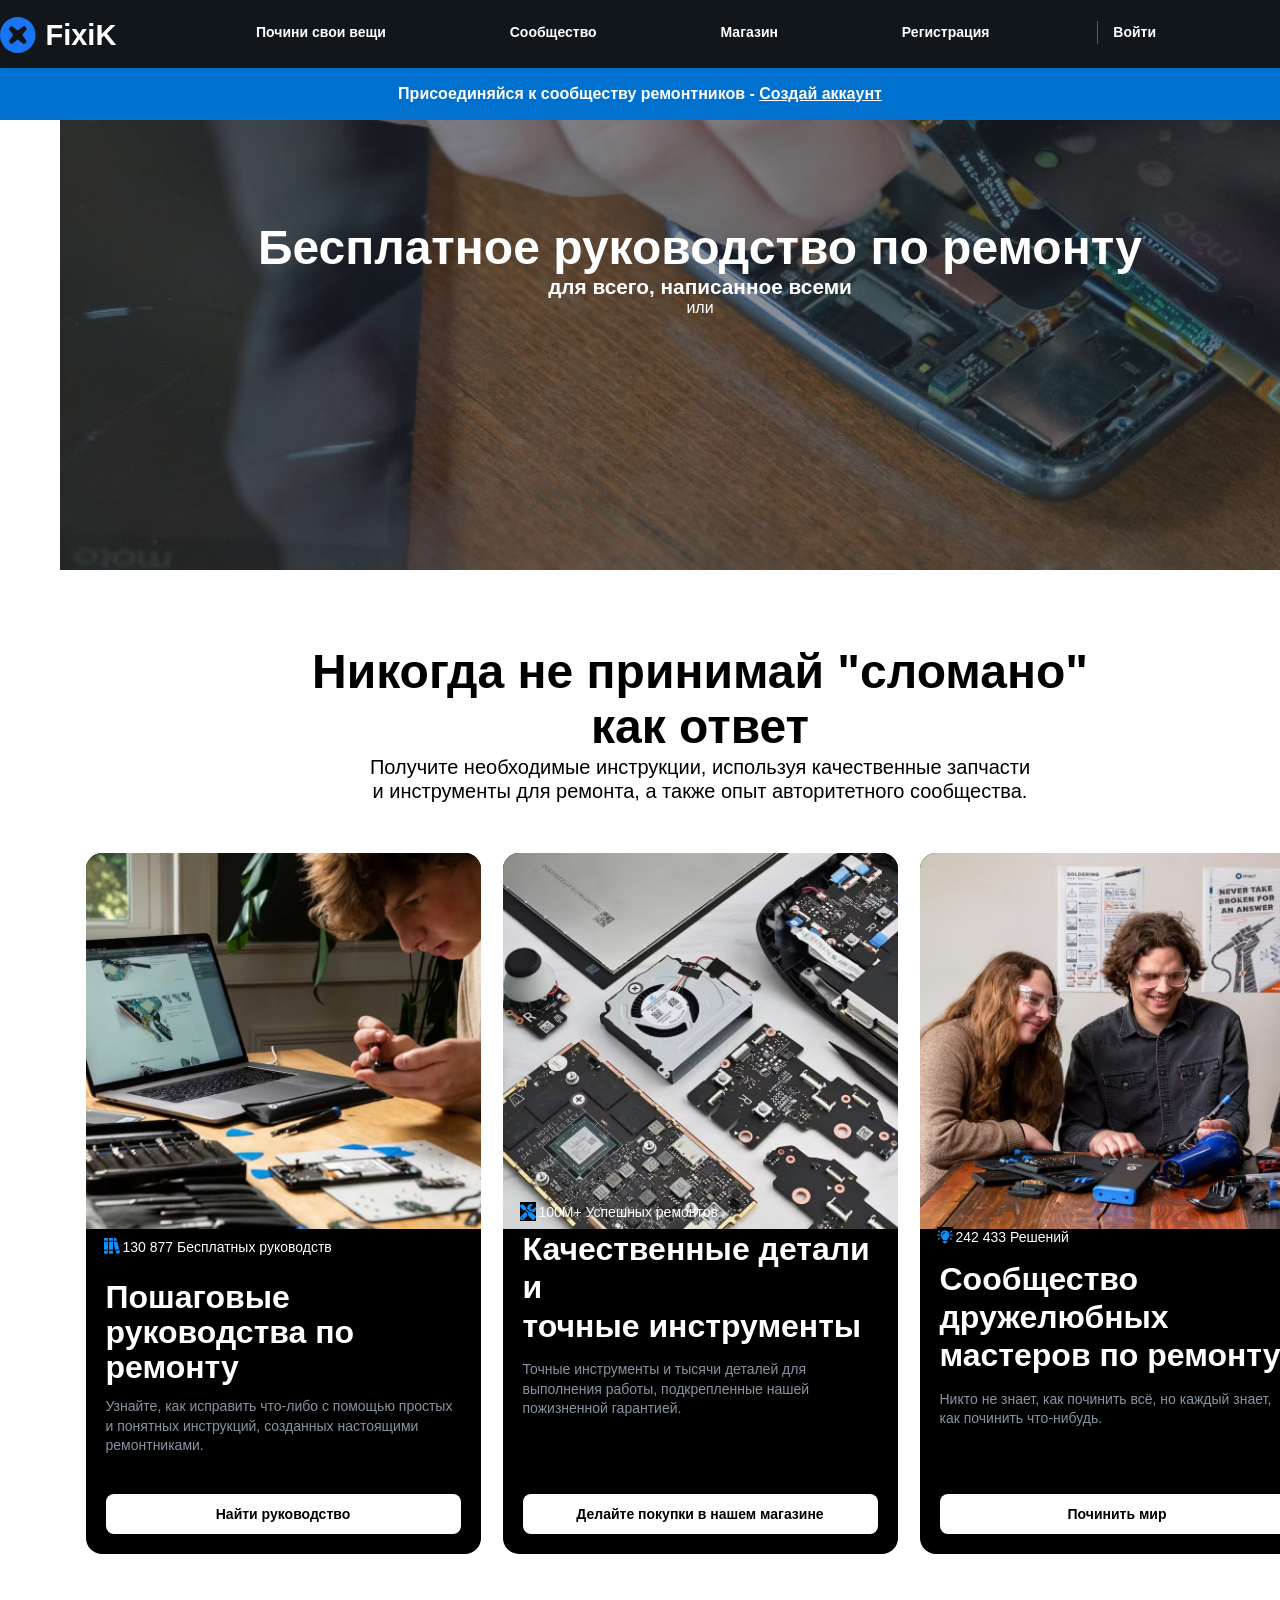
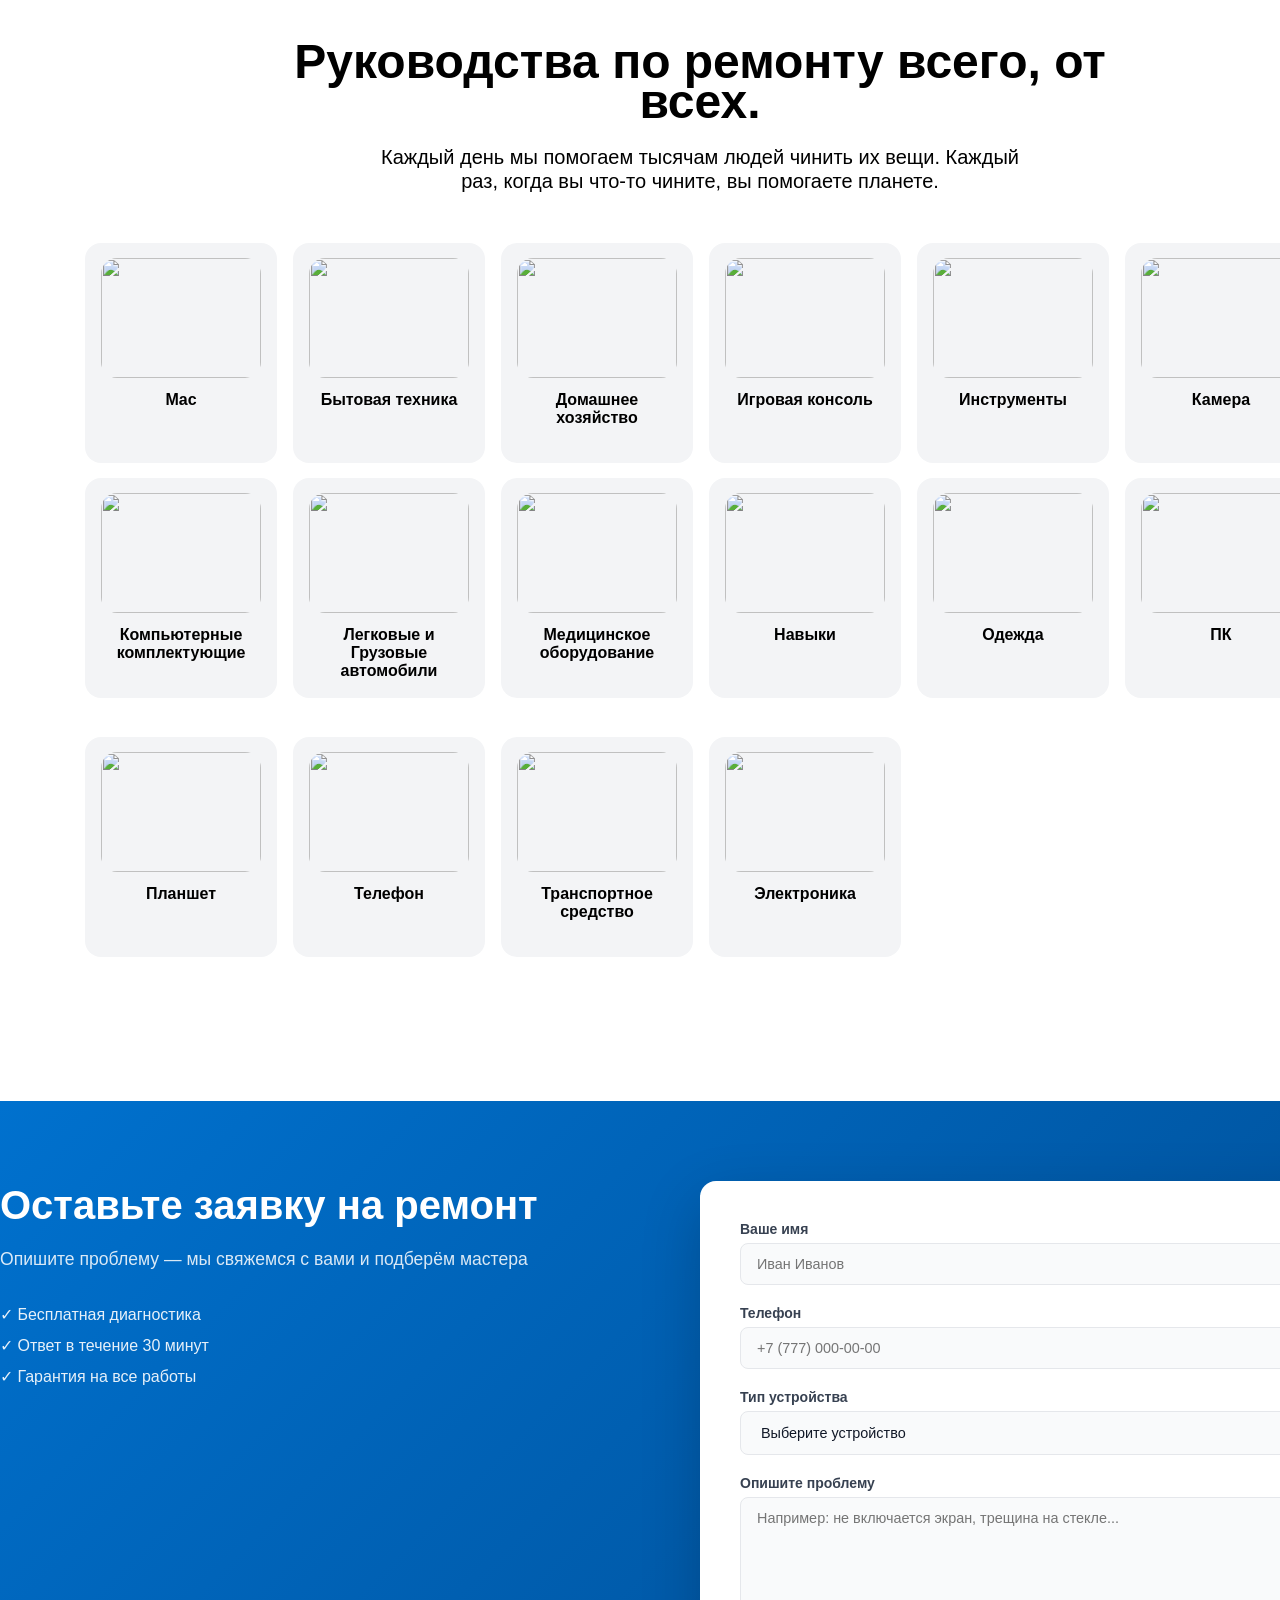
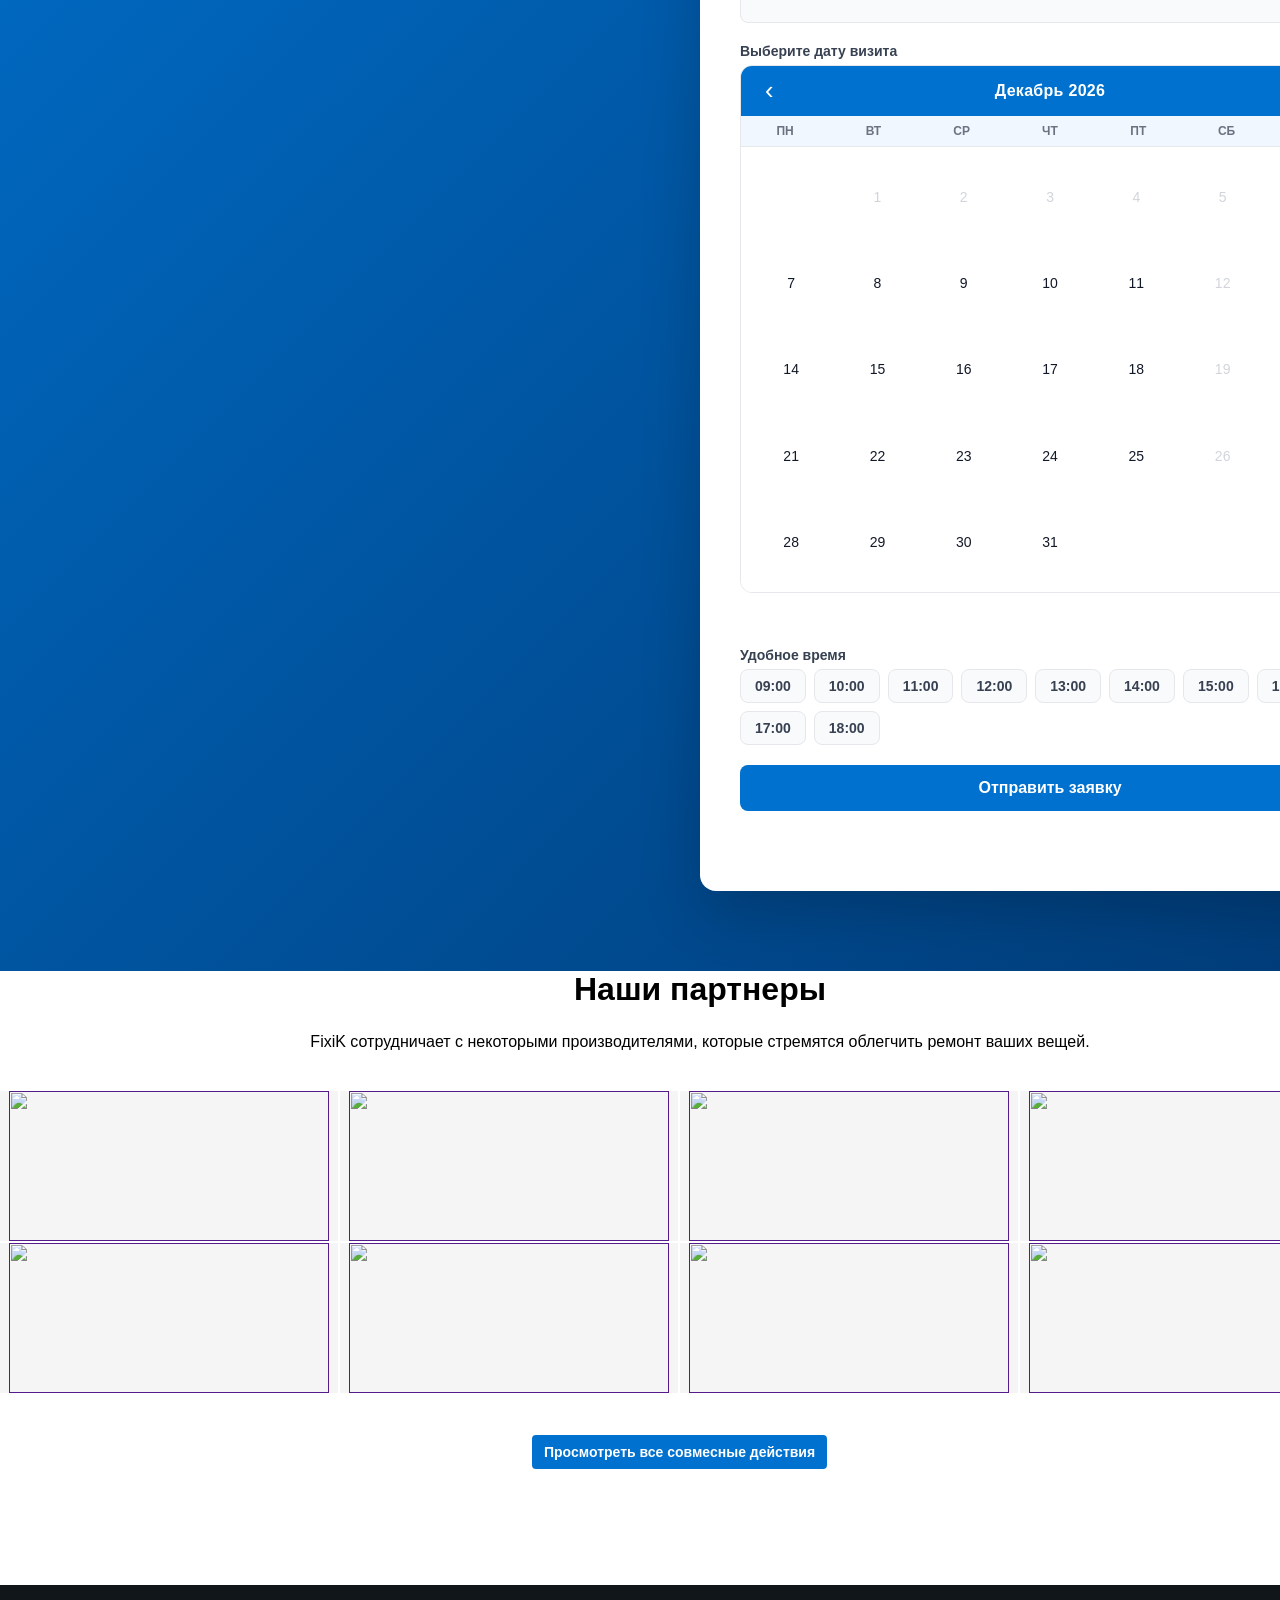
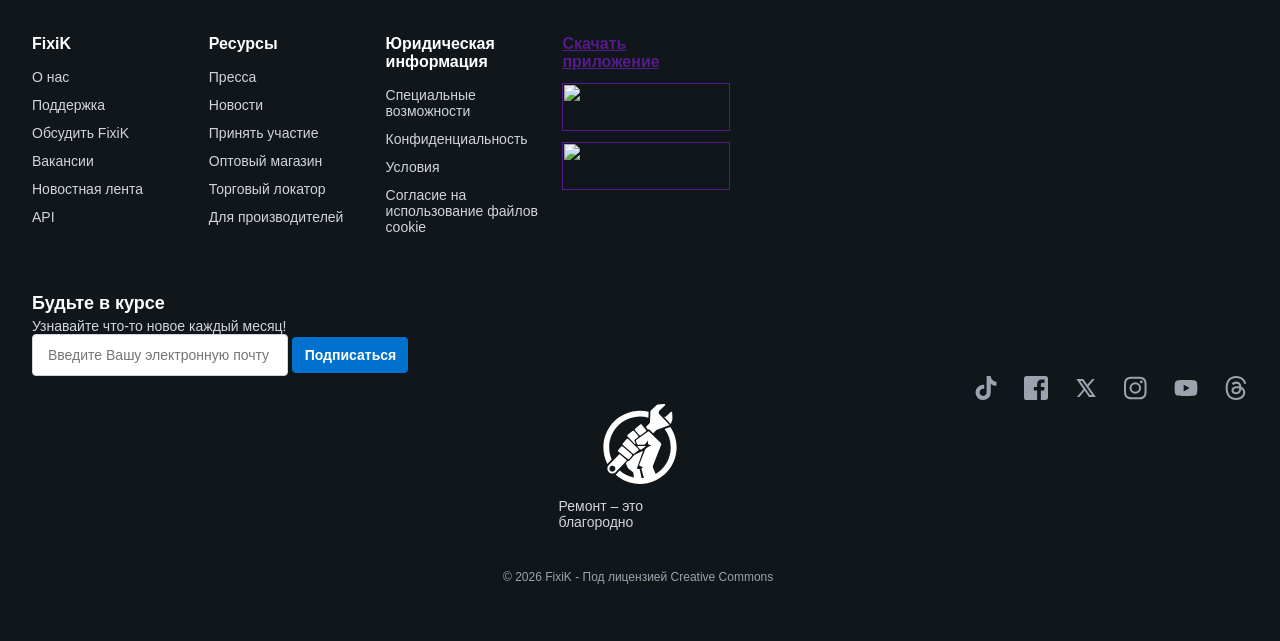
==== index.html @ ae522d43 "Point frontend to Render backend" ====
<!DOCTYPE html>
<html lang="en">
<head>
    <meta charset="UTF-8">
    <meta name="viewport" content="width=device-width, initial-scale=1.0">
    <link rel="stylesheet" href="style.css">
    <title>FixiK</title>
</head>
<body>
<div class="wrapper">
    <div class="header">
        <header class="conteiner">
            <img class="llogo" src="images/x.png" alt="">
            <span class="logo">FixiK</span>
            <nav>
                <ul>
                    <li><a href="#">Почини свои вещи</a></li>
                    <li><a href="#">Сообщество</a></li>
                    <li><a href="#">Магазин</a></li>
                    <li class="active"><a href="#" id="openRegister">Регистрация</a></li>
                    <li class="active1"><a href="#" id="openLogin">Войти</a></li>
                    <li class="btn"><a href="#"></a></li>
                </ul>
            </nav>
        </header>
    </div>
    <div class="login" id="authBanner"><p>Присоединяйся к сообществу ремонтников - <a href="#" id="openTopRegister">Создай аккаунт</a></p></div>
    <div class="hero conteiner">
        <div class="hero--info">
            <h1>Бесплатное руководство по ремонту</h1>
            <h3>для всего, написанное всеми</h3>
            <p>или</p>
            <button class="btn">Search</button>
            <img class="" src="images/heroconteiner.png" alt="">
        </div>
    </div>
    <div class="conteiner trending">
        <h3 class="n">Никогда не принимай "сломано"<br></h3> <h3 class="otvet">как ответ</h3>
        <h1>Получите необходимые инструкции, используя качественные запчасти<br> <h2>и инструменты для ремонта, а также опыт авторитетного сообщества. </h2></h1>
        <div class="info">
            <div class="block">
                <img class="guide1" src="images/guide1.jpg" alt="">
                <div class="card-content">
                    <div class="small-text"><img class="book" src="images/book.png" alt="">130 877 Бесплатных руководств</div>
                    <h4>Пошаговые<br> руководства по<br> ремонту</h4>
                    <p>Узнайте, как исправить что-либо с помощью простых<br> и понятных инструкций, созданных настоящими<br> ремонтниками.</p>
                    <div class="button">Найти руководство</div>
                </div>
            </div>
            <div class="block-2">
                <img class="guide2" src="images/guide2.jpg" alt="">
                <div class="card-content2">
                    <div class="small-text2"><img class="key" src="images/key.png" alt="">100M+ Успешных ремонтов</div>
                    <h4>Качественные детали и<br> точные инструменты</h4>
                    <p>Точные инструменты и тысячи деталей для<br> выполнения работы, подкрепленные нашей<br> пожизненной гарантией.</p>
                    <div class="button">Делайте покупки в нашем магазине</div>
                </div>
            </div>
            <div class="block-3">
                <img class="guide3" src="images/guide3.jpg" alt="">
                <div class="card-content3">
                    <div class="small-text3"><img class="lamp" src="images/lamp.png" alt="">242 433 Решений</div>
                    <h4>Сообщество<br> дружелюбных<br> мастеров по ремонту</h4>
                    <p>Никто не знает, как починить всё, но каждый знает, как починить что-нибудь.</p>
                    <div class="button">Починить мир</div>
                </div>
            </div>  
        </div>
    </div>
    <div class="tutorials conteiner">
        <h3 class="r">Руководства по ремонту всего, от<br></h3> <h3 class="all">всех.</h3>
        <h1>Каждый день мы помогаем тысячам людей чинить их вещи. Каждый<br> <h2>раз, когда вы что-то чините, вы помогаете планете.</h2></h1>
        <div class="allblocks">
            <div class="imageblocks">
                <div class="tutblock">
                    <img src="https://guide-images.cdn.ifixit.com/igi/fqOwLIXJtQYvBYrh.medium" alt="">
                    <p>Mac</p>
                </div>
                <div class="tutblock">
                    <img src="https://guide-images.cdn.ifixit.com/igi/yuk1YxQANOYorSCI.medium" alt="">
                    <p>Бытовая техника</p>
                </div>
                <div class="tutblock">
                    <img src="https://guide-images.cdn.ifixit.com/igi/IbYeQcWW16qkPfWE.medium" alt="">
                    <p>Домашнее</p> <p2>хозяйство</p2>
                </div>
                <div class="tutblock">
                    <img src="https://guide-images.cdn.ifixit.com/igi/EEskYBovinrIQtQe.medium" alt="">
                    <p>Игровая консоль</p>
                </div>
                <div class="tutblock">
                    <img src="https://guide-images.cdn.ifixit.com/igi/Euhc4CKLRNolbVCx.medium" alt="">
                    <p>Инструменты</p>
                </div>
                <div class="tutblock">
                    <img src="https://guide-images.cdn.ifixit.com/igi/FrmtLP24FSsPDqab.medium" alt="">
                    <p>Камера</p>
                </div>
            </div>
            <div class="imageblocks2">
                <div class="tutblock">
                    <img src="https://guide-images.cdn.ifixit.com/igi/QDWYeD6JShBQeNxA.medium" alt="">
                    <p>Компьютерные</p> <p2>комплектующие</p2>
                </div>
                <div class="tutblock">
                    <img src="https://guide-images.cdn.ifixit.com/igi/qZEfWObqRESuGwM4.medium" alt="">
                    <p>Легковые и</p> <p2>Грузовые</p2><p2>автомобили</p2>
                </div>
                <div class="tutblock">
                    <img src="https://guide-images.cdn.ifixit.com/igi/yy4PBEHTeUqChV3B.medium" alt="">
                    <p>Медицинское</p> <p2>оборудование</p2>
                </div>
                <div class="tutblock">
                    <img src="https://guide-images.cdn.ifixit.com/igi/6xnCqymZPROSN1fY.medium" alt="">
                    <p>Навыки</p>
                </div>
                <div class="tutblock">
                    <img src="https://guide-images.cdn.ifixit.com/igi/RiZwHfkakAeLZhKl.medium" alt="">
                    <p>Одежда</p>
                </div>
                <div class="tutblock">
                    <img src="https://guide-images.cdn.ifixit.com/igi/BCU4AgbFicGvFcZA.medium" alt="">
                    <p>ПК</p>
                </div>
        </div>
        <div class="imageblocks3">
            <div class="tutblock">
                <img src="https://guide-images.cdn.ifixit.com/igi/cdgpFo2Gmc4amp3s.medium" alt="">
                <p>Планшет</p>
            </div>
            <div class="tutblock">
                <img src="https://guide-images.cdn.ifixit.com/igi/jZaiuAYs5NLNLbJx.medium" alt="">
                <p>Телефон</p>
            </div>
            <div class="tutblock">
                <img src="https://guide-images.cdn.ifixit.com/igi/wsvLvOQqnMe23flO.medium" alt="">
                <p>Транспортное</p> <p2>средство</p2>
            </div>
            <div class="tutblock">
                <img src="https://guide-images.cdn.ifixit.com/igi/V4m2ZCiaWdBcBZVT.medium" alt="">
                <p>Электроника</p>
            </div>
        </div>
    </div>
    </div>
    <div class="request-section">
        <div class="request-container conteiner">
            <div class="request-text">
                <h2>Оставьте заявку на ремонт</h2>
                <p>Опишите проблему — мы свяжемся с вами и подберём мастера</p>
                <ul class="request-benefits">
                    <li>✓ Бесплатная диагностика</li>
                    <li>✓ Ответ в течение 30 минут</li>
                    <li>✓ Гарантия на все работы</li>
                </ul>
            </div>
            <form class="request-form" id="requestForm">
                <div class="form-group">
                    <label for="name">Ваше имя</label>
                    <input type="text" id="name" name="name" placeholder="Иван Иванов" required>
                </div>
                <div class="form-group">
                    <label for="phone">Телефон</label>
                    <input type="tel" id="phone" name="phone" placeholder="+7 (777) 000-00-00" required>
                </div>
                <div class="form-group">
                    <label for="device">Тип устройства</label>
                    <select id="device" name="device" required>
                        <option value="" disabled selected>Выберите устройство</option>
                        <option value="Телефон">Телефон</option>
                        <option value="Ноутбук">Ноутбук</option>
                        <option value="Планшет">Планшет</option>
                        <option value="Mac">Mac</option>
                        <option value="ПК">ПК</option>
                        <option value="Игровая консоль">Игровая консоль</option>
                        <option value="Бытовая техника">Бытовая техника</option>
                        <option value="Другое">Другое</option>
                    </select>
                </div>
                <div class="form-group">
                    <label for="description">Опишите проблему</label>
                    <textarea id="description" name="description" placeholder="Например: не включается экран, трещина на стекле..." required></textarea>
                </div>
                <div class="form-group">
                    <label>Выберите дату визита</label>
                    <div class="calendar" id="calendar">
                        <div class="calendar-header">
                            <button type="button" class="cal-nav" id="calPrev">&#8249;</button>
                            <span class="cal-month-year" id="calTitle"></span>
                            <button type="button" class="cal-nav" id="calNext">&#8250;</button>
                        </div>
                        <div class="calendar-weekdays">
                            <span>Пн</span><span>Вт</span><span>Ср</span><span>Чт</span><span>Пт</span><span>Сб</span><span>Вс</span>
                        </div>
                        <div class="calendar-days" id="calDays"></div>
                    </div>
                    <input type="hidden" id="selectedDate" name="date" required>
                    <div class="selected-date-label" id="selectedDateLabel"></div>
                </div>
                <div class="form-group">
                    <label for="time">Удобное время</label>
                    <div class="time-slots" id="timeSlots">
                        <button type="button" class="time-slot" data-time="09:00">09:00</button>
                        <button type="button" class="time-slot" data-time="10:00">10:00</button>
                        <button type="button" class="time-slot" data-time="11:00">11:00</button>
                        <button type="button" class="time-slot" data-time="12:00">12:00</button>
                        <button type="button" class="time-slot" data-time="13:00">13:00</button>
                        <button type="button" class="time-slot" data-time="14:00">14:00</button>
                        <button type="button" class="time-slot" data-time="15:00">15:00</button>
                        <button type="button" class="time-slot" data-time="16:00">16:00</button>
                        <button type="button" class="time-slot" data-time="17:00">17:00</button>
                        <button type="button" class="time-slot" data-time="18:00">18:00</button>
                    </div>
                    <input type="hidden" id="selectedTime" name="time" required>
                </div>
                <button type="submit" class="request-btn" id="submitBtn">Отправить заявку</button>
                <div class="form-status" id="formStatus"></div>
            </form>
        </div>
    </div>

    <div class="partners conteiner">
        <h3>Наши партнеры</h3>
        <h1>FixiK сотрудничает с некоторыми производителями, которые стремятся облегчить ремонт ваших вещей.</h1>
        <div class="partnersblocks">
            <a class="partblock" href="">
                <img src="https://assets.cdn.ifixit.com/static/images/partners/google.png" alt="">
            </a>
            <a class="partblock" href="">
                <img src="https://assets.cdn.ifixit.com/static/images/partners/valve.png" alt="">
            </a>
            <a class="partblock" href="">
                <img src="https://assets.cdn.ifixit.com/static/images/partners/lenovo.png" alt="">
            </a>
            <a class="partblock" href="">
                <img src="https://assets.cdn.ifixit.com/static/images/partners/microsoft.png" alt="">
            </a>
        </div>
        <div class="partnersblocks2">
            <a href="" class="partblock">
                <img src="https://assets.cdn.ifixit.com/static/images/partners/motorola.png" alt="">
            </a>
            <a href="" class="partblock">
                <img src="https://assets.cdn.ifixit.com/static/images/partners/hp.png" alt="">
            </a>
            <a href="" class="partblock">
                <img src="https://assets.cdn.ifixit.com/static/images/partners/polaroid-transparent.png" alt="">
            </a>
            <a href="" class="partblock">
                <img src="https://assets.cdn.ifixit.com/static/images/partners/patagonia.png" alt="">
            </a>
        </div>
        <a href="" class="buttonpart">Просмотреть все совмесные действия</a>
    </div>
    <div class="footer conteiner">
        <div class="footerobj">
            <div class="footer4i1">
                <ul class="col1">
                    <p>FixiK</p>
                    <li class="listtext">
                        <a href="">О нас</a>
                    </li>
                    <li class="listtext">
                        <a href="">Поддержка</a>
                    </li>
                    <li class="listtext">
                        <a href="">Обсудить FixiK</a>
                    </li>
                    <li class="listtext">
                        <a href="">Вакансии</a>
                    </li>
                    <li class="listtext">
                        <a href="">Новостная лента</a>
                    </li>
                    <li class="listtext">
                        <a href="">API</a>
                    </li>
                </ul>
                <ul class="col2">
                    <p>Ресурсы</p>
                    <li class="listtext">
                        <a href="">Пресса</a>
                    </li>
                    <li class="listtext">
                        <a href="">Новости</a>
                    </li>
                    <li class="listtext">
                        <a href="">Принять участие</a>
                    </li>
                    <li class="listtext">
                        <a href="">Оптовый магазин</a>
                    </li>
                    <li class="listtext">
                        <a href="">Торговый локатор</a>
                    </li>
                    <li class="listtext">
                        <a href="">Для производителей</a>
                    </li>
                </ul>
                <ul class="col3">
                    <p>Юридическая<br>информация</p>
                    <li class="listtext">
                        <a href="">Специальные<br>возможности</a>
                    </li>
                    <li class="listtext">
                        <a href="">Конфиденциальность</a>
                    </li>
                    <li class="listtext">
                        <a href="">Условия</a>
                    </li>
                    <li class="listtext">
                        <a href="">Согласие на<br> использование файлов<br> cookie</a>
                    </li>
                </ul>
                <ul class="col4">
                    <p><a href="">Скачать приложение</a></p>
                    <div class="flexjust">
                        <a href=""><img class="apple" src="https://assets.cdn.ifixit.com/static/images/app-landing/download-on-the-app-store-apple-logo-svgrepo-com.svg" alt=""></a>
                        <a href=""><img src="https://assets.cdn.ifixit.com/static/images/app-landing/GetItOnGooglePlay_Badge_Web_color_English-01_fixed.svg" alt=""></a>
                    </div>
                </ul>
            </div>
            <div class="col5">
                <div class="textleft">
                    <h2>Будьте в курсе</h2>
                    <p>Узнавайте что-то новое каждый месяц!</p>
                </div>
            </div>
            <div class="footercolumn4">
                <form class="email">
                    <input class="placeholder" type="text" placeholder="Введите Вашу электронную почту">
                    <button type="submit">Подписаться</button>
                </form>
            </div>
            <div class="social">
                <a href="#"><svg viewBox="0 0 448 512" fill="currentColor" xmlns="http://www.w3.org/2000/svg" focusable="false" class="chakra-icon css-6ey7w3"><path d="M448,209.91a210.06,210.06,0,0,1-122.77-39.25V349.38A162.55,162.55,0,1,1,185,188.31V278.2a74.62,74.62,0,1,0,52.23,71.18V0l88,0a121.18,121.18,0,0,0,1.86,22.17h0A122.18,122.18,0,0,0,381,102.39a121.43,121.43,0,0,0,67,20.14Z"></path></svg></a>
                <a href=""><svg viewBox="0 0 16 16" fill="currentColor" xmlns="http://www.w3.org/2000/svg" focusable="false" class="chakra-icon css-6ey7w3"><path d="M16 1.714v12.572c0 .946-.768 1.714-1.714 1.714h-3.047V9.671h2.165l.31-2.414H11.24V5.714c0-.7.193-1.175 1.197-1.175h1.278V2.382a17.19 17.19 0 00-1.864-.096c-1.843 0-3.107 1.125-3.107 3.193V7.26H6.57v2.414h2.175V16H1.714A1.715 1.715 0 010 14.286V1.714C0 .768.768 0 1.714 0h12.572C15.232 0 16 .768 16 1.714z"></path></svg></a>
                <a href=""><svg viewBox="0 0 24 24" fill="currentColor" xmlns="http://www.w3.org/2000/svg" focusable="false" class="chakra-icon css-6ey7w3"><path d="M 2.3671875 3 L 9.4628906 13.140625 L 2.7402344 21 L 5.3808594 21 L 10.644531 14.830078 L 14.960938 21 L 21.871094 21 L 14.449219 10.375 L 20.740234 3 L 18.140625 3 L 13.271484 8.6875 L 9.2988281 3 L 2.3671875 3 z M 6.2070312 5 L 8.2558594 5 L 18.033203 19 L 16.001953 19 L 6.2070312 5 z"></path></svg></a>
                <a href=""><svg viewBox="0 0 17 16" fill="currentColor" xmlns="http://www.w3.org/2000/svg" focusable="false" class="chakra-icon css-6ey7w3"><path d="M8.004 3.898A4.096 4.096 0 003.9 8a4.096 4.096 0 004.103 4.102A4.096 4.096 0 0012.106 8a4.096 4.096 0 00-4.102-4.102zm0 6.769A2.672 2.672 0 015.337 8a2.67 2.67 0 012.667-2.667A2.67 2.67 0 0110.67 8c0 1.47-1.2 2.667-2.667 2.667zM13.23 3.73a.955.955 0 01-.956.957.957.957 0 11.957-.957zm2.717.971c-.06-1.282-.353-2.417-1.292-3.352C13.72.413 12.585.12 11.303.056 9.98-.019 6.022-.019 4.7.056 3.423.116 2.288.41 1.35 1.346.409 2.28.12 3.415.056 4.697c-.075 1.32-.075 5.28 0 6.6.06 1.283.354 2.418 1.293 3.353.939.936 2.07 1.229 3.352 1.293 1.321.075 5.28.075 6.602 0 1.281-.06 2.416-.354 3.352-1.293.935-.935 1.228-2.07 1.292-3.352.075-1.321.075-5.277 0-6.598zm-1.706 8.015a2.7 2.7 0 01-1.521 1.521c-1.053.418-3.553.322-4.716.322-1.164 0-3.667.092-4.717-.322a2.7 2.7 0 01-1.52-1.52C1.348 11.662 1.444 9.163 1.444 8c0-1.164-.093-3.667.321-4.716a2.7 2.7 0 011.521-1.521c1.054-.418 3.553-.322 4.717-.322 1.163 0 3.666-.092 4.716.322a2.7 2.7 0 011.52 1.52c.418 1.054.322 3.553.322 4.717 0 1.164.097 3.667-.321 4.716z"></path></svg></a>
                <a href=""><svg viewBox="0 0 18 16" fill="currentColor" xmlns="http://www.w3.org/2000/svg" focusable="false" class="chakra-icon css-6ey7w3"><path d="M17.177 3.878a2.144 2.144 0 00-1.51-1.52C14.338 2 9 2 9 2s-5.337 0-6.668.359A2.144 2.144 0 00.823 3.878C.467 5.218.467 8.012.467 8.012s0 2.795.356 4.135a2.113 2.113 0 001.51 1.494C3.662 14 9 14 9 14s5.337 0 6.668-.359a2.113 2.113 0 001.509-1.494c.356-1.34.356-4.135.356-4.135s0-2.795-.356-4.134zM7.255 10.55V5.475l4.46 2.537-4.46 2.538z"></path></svg></a>
                <a href=""><svg aria-label="Threads" viewBox="0 0 192 192" xmlns="http://www.w3.org/2000/svg" fill="currentColor" focusable="false" class="chakra-icon css-6ey7w3"><path class="x19hqcy" d="M141.537 88.9883C140.71 88.5919 139.87 88.2104 139.019 87.8451C137.537 60.5382 122.616 44.905 97.5619 44.745C97.4484 44.7443 97.3355 44.7443 97.222 44.7443C82.2364 44.7443 69.7731 51.1409 62.102 62.7807L75.881 72.2328C81.6116 63.5383 90.6052 61.6848 97.2286 61.6848C97.3051 61.6848 97.3819 61.6848 97.4576 61.6855C105.707 61.7381 111.932 64.1366 115.961 68.814C118.893 72.2193 120.854 76.925 121.825 82.8638C114.511 81.6207 106.601 81.2385 98.145 81.7233C74.3247 83.0954 59.0111 96.9879 60.0396 116.292C60.5615 126.084 65.4397 134.508 73.775 140.011C80.8224 144.663 89.899 146.938 99.3323 146.423C111.79 145.74 121.563 140.987 128.381 132.296C133.559 125.696 136.834 117.143 138.28 106.366C144.217 109.949 148.617 114.664 151.047 120.332C155.179 129.967 155.42 145.8 142.501 158.708C131.182 170.016 117.576 174.908 97.0135 175.059C74.2042 174.89 56.9538 167.575 45.7381 153.317C35.2355 139.966 29.8077 120.682 29.6052 96C29.8077 71.3178 35.2355 52.0336 45.7381 38.6827C56.9538 24.4249 74.2039 17.11 97.0132 16.9405C119.988 17.1113 137.539 24.4614 149.184 38.788C154.894 45.8136 159.199 54.6488 162.037 64.9503L178.184 60.6422C174.744 47.9622 169.331 37.0357 161.965 27.974C147.036 9.60668 125.202 0.195148 97.0695 0H96.9569C68.8816 0.19447 47.2921 9.6418 32.7883 28.0793C19.8819 44.4864 13.2244 67.3157 13.0007 95.9325L13 96L13.0007 96.0675C13.2244 124.684 19.8819 147.514 32.7883 163.921C47.2921 182.358 68.8816 191.806 96.9569 192H97.0695C122.03 191.827 139.624 185.292 154.118 170.811C173.081 151.866 172.51 128.119 166.26 113.541C161.776 103.087 153.227 94.5962 141.537 88.9883ZM98.4405 129.507C88.0005 130.095 77.1544 125.409 76.6196 115.372C76.2232 107.93 81.9158 99.626 99.0812 98.6368C101.047 98.5234 102.976 98.468 104.871 98.468C111.106 98.468 116.939 99.0737 122.242 100.233C120.264 124.935 108.662 128.946 98.4405 129.507Z"></path></svg></a>
            </div>
            <div class="manifest">
                <a href=""><svg fill="none" height="80" viewBox="0 0 74 80" width="74" xmlns="http://www.w3.org/2000/svg"><path d="m34.9624 33.244c.5147-.3861.5576-1.0724.1716-1.5443l-4.0322-4.6327c-.4289-.4718-1.1582-.5147-1.63-.1287l-4.7614 3.9035c-.4719.3861-.5148 1.0724-.0858 1.5443l6.7346 6.9919c.4289.429.9008.6863 1.0724.5148.1287-.1716.0429-.7293-.2145-1.3298l-.6863-1.4584c-.2574-.5577-.0429-1.3298.4289-1.7159zm-16.9008 9.5228-2.8311 3.26c-.429.4719-.3432 1.1582.1287 1.5442l9.3512 7.3781c.4718.386 1.244.3002 1.63-.1716l2.5308-2.9598c.3861-.4719.3432-1.2011-.1286-1.5871l-9.0939-7.6354c-.4718-.3432-1.201-.3003-1.5871.1716zm5.6193-7.7641-3.8606 4.4611c-.4289.4719-.3432 1.2011.1287 1.5871l9.6944 8.4933c.4718.429 1.2439.429 1.7587.0429l3.8177-3.0884c.4718-.3861.5147-1.0724.0858-1.5014l-10.0805-10.0375c-.4289-.429-1.1152-.429-1.5442.0429zm-11.3673 28.9973c-.2145-.9866-.9008-1.7158-1.7158-2.1019-.5577-.2573-1.20109-.3002-1.84452-.1716-.9008.2145-1.63002.7722-2.01608 1.5443-.30027.6005-.42896 1.2868-.25738 2.0161.17159.8579.72923 1.5013 1.41555 1.9303.64344.386 1.41555.5147 2.18763.3431.7722-.1716 1.4585-.6434 1.8445-1.2868.3861-.6435.5577-1.4585.3861-2.2735zm.1716 4.3753s-.815.6864-1.5442.9008c-.98664.3432-2.05903.3432-3.08852.0429-.68633-.2144-1.32976-.6005-1.8874-1.1152-.77212-.7293-1.24397-1.6301-1.45845-2.5738-.12868-.5576-.17158-1.1153-.08579-1.7158.08579-.5147.21448-1.0724.47185-1.5442.21448-.3861.42896-.6864.42896-.6864.21448-.2573.51474-.6434.77212-.8579l10.03753-10.3378c.2145-.2144.6005-.2573.8579-.0429l6.563 5.4478c.2574.2144.2574.5576.0429.7721l-10.2949 10.9383c-.2145.2145-.6005.5577-.815.7721zm26.1662-23.0777 3.5174-2.5308c.5148-.3432.429-.6864-.2144-.6864l-6.9491-.0858c-.6434 0-.7721.3432-.3432.8151l2.2735 2.3592c.4289.429 1.2011.5147 1.7158.1287zm4.5898-21.8767 1.3727 1.7158c.2145.2574.6005.3861.9008.3432l.2574-.0429c.3002-.0429.7292.0858.9436.3003l3.0456 3.1742c.2145.2145.5577.2145.7721 0l2.5738-2.6595c.2144-.2145.6434-.5147.9437-.6005l12.1823-4.3325c.3002-.0858.3431-.386.1287-.6005l-10.2521-10.76676c-.2144-.21447-.386-.68633-.3431-.98659l.0858-1.28687c0-.30026.2145-.72922.4289-.9437l5.8338-5.53351c.2145-.214475.2574-.557638 0-.815011-.2145-.214477-.6434-.386059-.9437-.386059l-6.4772.557641c-.3003.042895-.7721.214477-.9866.428954l-5.8338 5.576405c-.2144.21448-.4289.64343-.4289.9437l-.4719 10.6381c0 .3002-.2145.7721-.4289.9866l-3.2601 3.4316c-.2145.2574-.2574.6434-.0429.8579zm18.3593-10.5523c-.3003 0-.3861.1716-.1716.3861l6.0053 6.3914c.2145.2145.4719.1716.5577-.1287l1.244-3.5603c.0857-.3003.1715-.7721.1715-1.1153l-.1715-5.96244c0-.30027-.1716-.77212-.429-.9866l-.0429-.04289c-.2145-.21448-.5576-.21448-.815 0l-4.933 4.67563c-.2145.2144-.6863.386-.9866.386zm-23.8499 18.4022 5.0617-3.6461c.5147-.3432.6005-1.0724.2144-1.5443l-4.2466-5.319c-.3861-.4719-1.1153-.5576-1.5871-.1716l-4.9759 4.0751c-.4719.386-.5576 1.1153-.1287 1.5871l4.0322 4.7614c.386.5148 1.1582.6005 1.63.2574zm-31.57104 12.0965c0-16.9866 13.81234-30.8418 30.84184-30.8418 2.874 0 5.7051.386 8.3646 1.1581l.2574-5.91953c-2.7453-.68632-5.6622-1.02949-8.622-1.02949-20.2038 0-36.632728 16.42892-36.632728 36.63272 0 5.9625 1.415548 11.5818 3.946378 16.5576l4.33244-4.4182c-1.58713-3.7319-2.48793-7.8499-2.48793-12.1394zm67.43164 0c0 20.2037-16.429 36.6327-36.6327 36.6327-9.3083 0-17.8016-3.4745-24.2359-9.2225l3.9892-4.2038c3.9893 3.4746 8.8794 5.9625 14.2842 7.0349l-.5576-3.9035c-.0858-.6005-.5577-1.4584-1.0295-1.8445l-3.5174-2.9598c-.4719-.3861-1.1153-1.2011-1.3727-1.7587l-1.3726-2.7882c-.2574-.5577-.1716-1.4156.2573-1.8874l.6006-.6863c.4289-.4719 1.0295-.8151 1.3726-.7293.3432.0858.9437-.2573 1.3727-.7292l4.1608-4.8472c.429-.4718 1.2011-1.0724 1.7587-1.3297l6.3915-3.0027c.5576-.2574.8579 0 .6434.6005l-5.6193 16c-.2145.6006.0858 1.1582.6863 1.244.6006.0858 1.244.0858 1.4585 0 .2144-.0858.4718.3003.6005.9008l1.7158 8.2359c.815-.0429 1.5871-.1287 2.3593-.2144l-2.4451-8.622c-.1716-.6006.1716-1.244.7721-1.4585l.2574-.0858c.6006-.2144.6006-.5576.0429-.7721l-2.5737-1.0295c-.5577-.2573-.8579-.9008-.6434-1.5013l5.6193-14.4129c.2144-.6005.815-1.3726 1.3297-1.7158l2.1877-1.63c.5147-.3861 1.4155-.815 2.0161-.9866l.3002-.0858c.6006-.1716.6006-.3861-.0429-.5148l-1.1152-.2144c-.6006-.1287-1.2869-.4719-1.4585-.7722-.1716-.3002-.3003-1.0723-.2574-1.6729l.0858-1.0295c.0429-.6434-.2144-.7292-.6005-.2145l-1.8874 2.5738c-.3861.5147-1.2011.9008-1.8016.9437l-5.1904.0429c-.6434 0-1.3297-.4719-1.5442-1.0295l-.9437-2.2735c-.2574-.5576 0-1.3297.5147-1.7158l11.1958-7.9357c.5147-.3431 1.2868-.3002 1.7587.1287l11.3244 11.0671c.4289.4289.6434 1.2868.386 1.8445l-8.2359 20.9329c-.2145.6006-.2145 1.5443.0429 2.1019l2.6595 6.0054c9.0081-5.4048 15.0563-15.2279 15.0563-26.4665 0-6.9062-2.2734-13.2976-6.134-18.4451l5.6622-2.016c4.0321 5.7908 6.3485 12.8257 6.3485 20.4182z" fill="#fff"></path></svg></a>
                <div><p>Ремонт – это благородно</p></div>
            </div>
            <div class="licence">
                <span>© 2026 FixiK -&nbsp;<a href="">Под лицензией Creative Commons</a></span>
            </div>
        </div>
    </div>
</div>

<!-- Модалка: Войти -->
<div class="modal-overlay" id="loginModal">
    <div class="modal">
        <button class="modal-close" id="closeLogin">✕</button>
        <h2>Войти</h2>
        <p class="modal-sub">Добро пожаловать обратно!</p>
        <form id="loginForm">
            <div class="form-group">
                <label>Email</label>
                <input type="email" id="loginEmail" placeholder="example@mail.com" required>
            </div>
            <div class="form-group">
                <label>Пароль</label>
                <input type="password" id="loginPassword" placeholder="••••••••" required>
            </div>
            <button type="submit" class="request-btn">Войти</button>
            <div class="form-status" id="loginStatus"></div>
        </form>
        <p class="modal-switch">Нет аккаунта? <a href="#" id="switchToRegister">Зарегистрироваться</a></p>
    </div>
</div>

<!-- Модалка: Регистрация -->
<div class="modal-overlay" id="registerModal">
    <div class="modal">
        <button class="modal-close" id="closeRegister">✕</button>
        <h2>Регистрация</h2>
        <p class="modal-sub">Создайте аккаунт бесплатно</p>
        <form id="registerForm">
            <div class="form-group">
                <label>Имя</label>
                <input type="text" id="regName" placeholder="Иван Иванов" required>
            </div>
            <div class="form-group">
                <label>Email</label>
                <input type="email" id="regEmail" placeholder="example@mail.com" required>
            </div>
            <div class="form-group">
                <label>Пароль</label>
                <input type="password" id="regPassword" placeholder="Минимум 6 символов" required>
            </div>
            <button type="submit" class="request-btn">Зарегистрироваться</button>
            <div class="form-status" id="registerStatus"></div>
        </form>
        <p class="modal-switch">Уже есть аккаунт? <a href="#" id="switchToLogin">Войти</a></p>
    </div>
</div>

<script>
    // ===== CALENDAR =====
    const MONTHS_RU = ['Январь','Февраль','Март','Апрель','Май','Июнь','Июль','Август','Сентябрь','Октябрь','Ноябрь','Декабрь'];
    const DAYS_SHORT = ['Пн','Вт','Ср','Чт','Пт','Сб','Вс'];

    let calYear, calMonth;

    function initCalendar() {
        const now = new Date();
        calYear = now.getFullYear();
        calMonth = now.getMonth();
        renderCalendar();
    }

    function renderCalendar() {
        document.getElementById('calTitle').textContent = MONTHS_RU[calMonth] + ' ' + calYear;

        const today = new Date();
        today.setHours(0,0,0,0);
        const maxDate = new Date(today);
        maxDate.setDate(today.getDate() + 30);

        const firstDay = new Date(calYear, calMonth, 1);
        const lastDay = new Date(calYear, calMonth + 1, 0);

        // Monday-based week: getDay() returns 0=Sun, we need 0=Mon
        let startDow = firstDay.getDay();
        startDow = startDow === 0 ? 6 : startDow - 1;

        const container = document.getElementById('calDays');
        container.innerHTML = '';

        // Empty cells before first day
        for (let i = 0; i < startDow; i++) {
            const blank = document.createElement('span');
            blank.className = 'cal-day empty';
            container.appendChild(blank);
        }

        const selectedVal = document.getElementById('selectedDate').value;

        for (let d = 1; d <= lastDay.getDate(); d++) {
            const btn = document.createElement('button');
            btn.type = 'button';
            btn.textContent = d;
            btn.className = 'cal-day';

            const thisDate = new Date(calYear, calMonth, d);
            const thisStr = formatDate(thisDate);
            const dow = thisDate.getDay(); // 0=Sun, 6=Sat

            const isPast = thisDate < today;
            const isTooFar = thisDate > maxDate;
            const isWeekend = dow === 0 || dow === 6;

            if (isPast || isTooFar || isWeekend) {
                btn.disabled = true;
                btn.classList.add('disabled');
            } else {
                if (thisDate.toDateString() === today.toDateString()) {
                    btn.classList.add('today');
                }
                if (thisStr === selectedVal) {
                    btn.classList.add('selected');
                }
                btn.addEventListener('click', () => selectDate(thisStr, d));
            }

            container.appendChild(btn);
        }
    }

    function formatDate(date) {
        const y = date.getFullYear();
        const m = String(date.getMonth() + 1).padStart(2, '0');
        const d = String(date.getDate()).padStart(2, '0');
        return `${y}-${m}-${d}`;
    }

    function formatDateRu(dateStr) {
        const [y, m, d] = dateStr.split('-');
        return `${d} ${MONTHS_RU[parseInt(m) - 1]} ${y}`;
    }

    function selectDate(dateStr, day) {
        document.getElementById('selectedDate').value = dateStr;
        document.getElementById('selectedDateLabel').textContent = 'Выбрано: ' + formatDateRu(dateStr);
        renderCalendar();

        // Reset time selection if date changes
        document.getElementById('selectedTime').value = '';
        document.querySelectorAll('.time-slot').forEach(b => b.classList.remove('active'));

        // Disable Saturday/Sunday time slots already handled by disabled days
        updateTimeSlots(dateStr);
    }

    function updateTimeSlots(dateStr) {
        const date = new Date(dateStr);
        const today = new Date();
        today.setHours(0,0,0,0);
        const isToday = date.toDateString() === today.toDateString();
        const nowHour = new Date().getHours();

        document.querySelectorAll('.time-slot').forEach(btn => {
            const hour = parseInt(btn.dataset.time);
            btn.disabled = false;
            btn.classList.remove('disabled');
            if (isToday && hour <= nowHour) {
                btn.disabled = true;
                btn.classList.add('disabled');
            }
        });
    }

    document.getElementById('calPrev').addEventListener('click', () => {
        const now = new Date();
        if (calYear === now.getFullYear() && calMonth === now.getMonth()) return;
        calMonth--;
        if (calMonth < 0) { calMonth = 11; calYear--; }
        renderCalendar();
    });

    document.getElementById('calNext').addEventListener('click', () => {
        calMonth++;
        if (calMonth > 11) { calMonth = 0; calYear++; }
        renderCalendar();
    });

    // Time slots
    document.querySelectorAll('.time-slot').forEach(btn => {
        btn.addEventListener('click', () => {
            if (!document.getElementById('selectedDate').value) {
                document.getElementById('selectedDateLabel').textContent = 'Сначала выберите дату';
                document.getElementById('selectedDateLabel').style.color = '#dc2626';
                return;
            }
            document.querySelectorAll('.time-slot').forEach(b => b.classList.remove('active'));
            btn.classList.add('active');
            document.getElementById('selectedTime').value = btn.dataset.time;
            document.getElementById('selectedDateLabel').style.color = '#16a34a';
        });
    });

    initCalendar();

    // ===== AUTH MODALS =====
    const loginModal = document.getElementById('loginModal');
    const registerModal = document.getElementById('registerModal');

    document.getElementById('openLogin').addEventListener('click', e => { e.preventDefault(); loginModal.classList.add('active'); });
    document.getElementById('openRegister').addEventListener('click', e => { e.preventDefault(); registerModal.classList.add('active'); });
    document.getElementById('openTopRegister').addEventListener('click', e => { e.preventDefault(); registerModal.classList.add('active'); });
    document.getElementById('closeLogin').addEventListener('click', () => loginModal.classList.remove('active'));
    document.getElementById('closeRegister').addEventListener('click', () => registerModal.classList.remove('active'));
    document.getElementById('switchToRegister').addEventListener('click', e => { e.preventDefault(); loginModal.classList.remove('active'); registerModal.classList.add('active'); });
    document.getElementById('switchToLogin').addEventListener('click', e => { e.preventDefault(); registerModal.classList.remove('active'); loginModal.classList.add('active'); });
    loginModal.addEventListener('click', e => { if (e.target === loginModal) loginModal.classList.remove('active'); });
    registerModal.addEventListener('click', e => { if (e.target === registerModal) registerModal.classList.remove('active'); });

    function updateNavAuth() {
        const user = JSON.parse(localStorage.getItem('fixik_user') || 'null');
        const regBtn = document.getElementById('openRegister');
        const loginBtn = document.getElementById('openLogin');
        const authBanner = document.getElementById('authBanner');
        if (user) {
            regBtn.textContent = user.name;
            regBtn.style.pointerEvents = 'none';
            loginBtn.textContent = 'Выйти';
            loginBtn.onclick = e => { e.preventDefault(); localStorage.removeItem('fixik_user'); location.reload(); };
            authBanner.style.display = 'none';
        } else {
            authBanner.style.display = '';
        }
    }
    updateNavAuth();

    document.getElementById('registerForm').addEventListener('submit', async function(e) {
        e.preventDefault();
        const status = document.getElementById('registerStatus');
        const btn = this.querySelector('button[type=submit]');
        btn.disabled = true;
        status.className = 'form-status';
        status.textContent = '';
        try {
            const res = await fetch('https://fixik-vmi0.onrender.com/auth/register', {
                method: 'POST',
                headers: { 'Content-Type': 'application/json' },
                body: JSON.stringify({
                    name: document.getElementById('regName').value,
                    email: document.getElementById('regEmail').value,
                    password: document.getElementById('regPassword').value
                })
            });
            const data = await res.json();
            if (res.ok) {
                localStorage.setItem('fixik_user', JSON.stringify({ name: data.name, email: data.email, token: data.token }));
                status.className = 'form-status success';
                status.textContent = 'Аккаунт создан! Добро пожаловать.';
                setTimeout(() => { registerModal.classList.remove('active'); updateNavAuth(); }, 1000);
            } else {
                status.className = 'form-status error';
                status.textContent = data.detail || 'Ошибка регистрации';
            }
        } catch {
            status.className = 'form-status error';
            status.textContent = 'Сервер недоступен';
        } finally {
            btn.disabled = false;
        }
    });

    document.getElementById('loginForm').addEventListener('submit', async function(e) {
        e.preventDefault();
        const status = document.getElementById('loginStatus');
        const btn = this.querySelector('button[type=submit]');
        btn.disabled = true;
        status.className = 'form-status';
        status.textContent = '';
        try {
            const res = await fetch('https://fixik-vmi0.onrender.com/auth/login', {
                method: 'POST',
                headers: { 'Content-Type': 'application/json' },
                body: JSON.stringify({
                    email: document.getElementById('loginEmail').value,
                    password: document.getElementById('loginPassword').value
                })
            });
            const data = await res.json();
            if (res.ok) {
                localStorage.setItem('fixik_user', JSON.stringify({ name: data.name, email: data.email, token: data.token }));
                status.className = 'form-status success';
                status.textContent = 'Вход выполнен!';
                setTimeout(() => { loginModal.classList.remove('active'); updateNavAuth(); }, 800);
            } else {
                status.className = 'form-status error';
                status.textContent = data.detail || 'Неверный email или пароль';
            }
        } catch {
            status.className = 'form-status error';
            status.textContent = 'Сервер недоступен';
        } finally {
            btn.disabled = false;
        }
    });

    // ===== FORM SUBMIT =====
    document.getElementById('requestForm').addEventListener('submit', async function(e) {
        e.preventDefault();

        const date = document.getElementById('selectedDate').value;
        const time = document.getElementById('selectedTime').value;
        const label = document.getElementById('selectedDateLabel');

        if (!date) {
            label.textContent = 'Пожалуйста, выберите дату';
            label.style.color = '#dc2626';
            return;
        }
        if (!time) {
            label.textContent = 'Пожалуйста, выберите время';
            label.style.color = '#dc2626';
            return;
        }

        const btn = document.getElementById('submitBtn');
        const status = document.getElementById('formStatus');

        btn.disabled = true;
        btn.textContent = 'Отправляем...';
        status.className = 'form-status';
        status.textContent = '';

        const data = {
            name: document.getElementById('name').value,
            phone: document.getElementById('phone').value,
            device: document.getElementById('device').value,
            description: document.getElementById('description').value,
            date: date,
            time: time
        };

        try {
            const response = await fetch('https://fixik-vmi0.onrender.com/api/requests', {
                method: 'POST',
                headers: { 'Content-Type': 'application/json' },
                body: JSON.stringify(data)
            });

            if (response.ok) {
                status.className = 'form-status success';
                status.textContent = `Заявка принята! Ждём вас ${formatDateRu(date)} в ${time}. Мы свяжемся для подтверждения.`;
                document.getElementById('requestForm').reset();
                document.getElementById('selectedDate').value = '';
                document.getElementById('selectedTime').value = '';
                document.getElementById('selectedDateLabel').textContent = '';
                document.querySelectorAll('.time-slot').forEach(b => b.classList.remove('active'));
                renderCalendar();
            } else {
                throw new Error('Server error');
            }
        } catch (err) {
            status.className = 'form-status error';
            status.textContent = 'Ошибка отправки. Попробуйте ещё раз или позвоните нам.';
        } finally {
            btn.disabled = false;
            btn.textContent = 'Отправить заявку';
        }
    });
</script>
</body>
</html>
---- style.css ----
*{
    margin: 0;
    padding: 0;
    text-rendering: optimizeSpeed;
    font-size: 16px;
    font-family: -apple-system, BlinkMacSystemFont, 'Segoe UI', 'Noto Sans', Helvetica, Arial, sans-serif, 'Apple Color Emoji', 'Segoe UI Emoji';
}
.header{
    display: flex;
    justify-content: space-around;
    align-items: center;
    background-color: #11161a;
    width: 100%;
    height: 68px;
}
.login{
    display: flex;
    justify-content: space-around;
    align-items: center;
    background-color: #0071ce;
    width: 100%;
    height: 52px;
}
.login a{
    color: rgb(255, 255, 255);
    font-size: 16px;
    font-weight: 600;
}
.login p{
    color: rgb(255, 255, 255);
    font-size: 16px;
    font-weight: 600;
}
.header a{
    color: rgb(255, 255, 255);
    font-size: 14px;
    font-weight: 600;
    text-decoration: none;
}
.wrapper{
    width: 100%;
}
.conteiner {
    width: 1400px;
    margin: 0 auto;
}
header .logo{
    color: rgb(255, 255, 255);
    font-size: 29px;
    font-weight: 800;
    padding-bottom: 10px;
    position: relative;
    left: 5px;
    top: 5px;
}
header .llogo{
    position: relative;
    top: 13px;
}
header nav{
    float: right;
    width: 80%;
}
header nav ul{
    list-style: none;
    display: flex;
    justify-content: space-between;
    margin-top: 19px;
}
header nav ul li{
    display: inline-block;
}
header nav ul li.active1::after{
    content: "";
    display: block;
    width: 1px;
    height: 23px;
    background: #585874;
    position: relative;
    right: 16px;
    bottom: 20px;
}
header nav ul li:not(.active):not(.btn) a{
    background: #11161a;
}
header nav ul li:not(.active):not(.btn) a:hover{
    background: #918f8f;
    border: 25px solid #918f8f;
}
.hero{
    margin-bottom: 305px;
}
.hero img {
    position: absolute;
    width: 100vw;
    height: 450px;
    object-fit: cover;
}
.hero--info{
    display: flex;
    align-items: center;
    width: 100%;
    flex-direction: column;
}
.hero--info h1{
    color: white;
    font-size: 3rem;
    font-weight: 600;
    margin-top: 100px;
    z-index: 2;
}
.hero--info h3{
    color: white;
    font-size: 1.3rem;
    font-weight: 600;
    z-index: 2;
}
.hero--info p{
    color: white;
    font-weight: 500;
    z-index: 2;
}
.trending{
    /
}
.trending .n{
    font-size: 3rem;
    font-weight: 600;
    text-align: center;
}
.otvet{
    font-size: 3rem;
    font-weight: 600;
    text-align: center;
}
.trending h1{
    font-size: 1.25rem;
    font-weight: 500;
    margin-top: 2px;
    text-align: center;
}
.trending h2{
    font-size: 1.25rem;
    font-weight: 500;
    margin-top: 1px;
    text-align: center;
}
.info{
    display: flex;
    gap: 22px;
    justify-content: center;
    flex-wrap: wrap;
}
.block {
    margin-top: 50px;
    background: #000;
    border-radius: 1rem;
    overflow: hidden;
    width: 390px;
    height: 701px;
    display: flex;
    flex-direction: column;
    justify-content: space-between;
    flex: 1 1 300px;
    max-width: 395px;
}

.block .guide1 {
    width: 100%;
    height: 53.6%;
    object-fit: cover;
    --tw-duration: .3s;
    transition-duration: .3s;
}
.block:hover .guide1{
    transform: scale(1.1);
}
.card-content {
    padding: 20px;
}

.small-text {
    color: white;
    font-size: .875rem;
    margin-bottom: 10px;
    position: relative;
    bottom: 35px;
}

.block h4 {
    font-size: 32px;
    font-weight: 600;
    margin: 10px 0;
    color: white;
    position: relative;
    bottom: 20px;
    line-height: 1.1;
}

.block p {
    color: #8993a3;
    font-size: .875rem;
    line-height: 1.4;
    position: relative;
    bottom: 18px;
}

.button {
    margin-top: 20px;
    padding: 12px;
    text-align: center;
    background: white;
    color: black;
    border-radius: 8px;
    cursor: pointer;
    font-size: 14px;
    font-weight: 600;
}

.button:hover {
    background: rgb(224, 223, 223);
}
.block .book{
    position: relative;
    top: 4px;
    right: 2px;
}
.block-2 {
    margin-top: 50px;
    background: #000;
    border-radius: 1rem;
    overflow: hidden;
    width: 390px;
    height: 701px;
    display: flex;
    flex-direction: column;
    justify-content: space-between;
    flex: 1 1 300px;
    max-width: 395px;
}
.block-2 .guide2 {
    width: 100%;
    height: 53.6%;
    object-fit: cover;
    --tw-duration: .3s;
    transition-duration: .3s;
}
.block-2:hover .guide2{
    transform: scale(1.1);
}
.card-content2 {
    padding: 20px;
}

.small-text2 {
    color: white;
    position: relative;
    bottom: 60px;
    font-size: .875rem;
    margin-bottom: 10px;
}

.block-2 h4 {
    position: relative;
    bottom: 60px;
    font-size: 32px;
    font-weight: 600;
    margin: 10px 0;
    color: white;
    line-height: 1.2;
}

.block-2 p {
    position: relative;
    bottom: 55px;
    color: #8993a3;
    font-size: .875rem;
    line-height: 1.4;
}
.block-2 .key{
    position: relative;
    top: 4px;
    right: 3px;
}
.block-3 {
    margin-top: 50px;
    background: #000;
    border-radius: 1rem;
    overflow: hidden;
    width: 390px;
    height: 701px;
    display: flex;
    flex-direction: column;
    justify-content: space-between;
    flex: 1 1 300px;
    max-width: 395px;
}
.block-3 .guide3 {
    width: 100%;
    height: 53.6%;
    object-fit: cover;
    --tw-duration: .3s;
    transition-duration: .3s;
}
.block-3:hover .guide3{
    transform: scale(1.1);
}
.card-content3 {
    padding: 20px;
}

.small-text3 {
    color: white;
    position: relative;
    bottom: 55px;
    font-size: .875rem;
    margin-bottom: 10px;
}

.block-3 h4 {
    position: relative;
    bottom: 50px;
    font-size: 32px;
    font-weight: 600;
    margin: 10px 0;
    color: white;
    line-height: 1.2;
}

.block-3 p {
    position: relative;
    bottom: 45px;
    color: #8993a3;
    font-size: .875rem;
    line-height: 1.4;
}
.block-3 .lamp{
    position: relative;
    right: 3px;
    top: 6px;
}
.tutorials{
    padding: 80px 0;
    text-align: center;
}
.tutorials .r{
    font-size: 3rem;
    font-weight: 600;
}
.all{
    font-size: 3rem;
    font-weight: 600;
    position: relative;
    bottom: 15px;
}
.imageblocks{
    display: flex;
    gap: 16px;
}
.tutorials h1{
    font-size: 1.25rem;
    font-weight: 500;
    margin-top: 2px;
}
.tutorials h2{
    font-size: 1.25rem;
    font-weight: 500;
    margin-top: 1px;
    padding-bottom: 50px;
}
.tutblock{
    display: flex;
    flex-direction: column;
    align-items: center;
    border-radius: 1rem;
    background-color: #f3f4f6;
    width: 192px;
    height: 220px;
}
.tutblock:hover{
    background-color: #ebeaea;
}
.tutblock img{
    margin-top: 15px;
    border-radius: 1rem;
    width: 160px;
    height: 120px;
}
.tutblock p{
    display: flex;
    flex-direction: column;
    align-items: center;
    margin-top: 13px;
    font-size: 1rem;
    font-weight: 600;
}
.tutblock p2{
    font-size: 1rem;
    font-weight: 600;
}
.imageblocks2{
    display: flex;
    margin-top: 15px;
    height: 244px;
    gap: 16px;
}
.imageblocks3{
    display: flex;
    margin-top: 15px;
    gap: 16px;
    padding-bottom: 64px;
}
.allblocks{
    padding-left: 85px;
}
/* === Секция заявки === */
.request-section {
    background: linear-gradient(135deg, #0071ce 0%, #003d7a 100%);
    padding: 80px 0;
}

.request-container {
    display: flex;
    gap: 80px;
    align-items: flex-start;
}

.request-text {
    flex: 1;
    color: white;
}

.request-text h2 {
    font-size: 2.5rem;
    font-weight: 700;
    margin-bottom: 16px;
    line-height: 1.2;
}

.request-text p {
    font-size: 1.1rem;
    color: rgba(255,255,255,0.85);
    margin-bottom: 32px;
    line-height: 1.6;
}

.request-benefits {
    list-style: none;
    display: flex;
    flex-direction: column;
    gap: 12px;
}

.request-benefits li {
    font-size: 1rem;
    color: rgba(255,255,255,0.9);
    font-weight: 500;
}

.request-form {
    flex: 1;
    background: white;
    border-radius: 16px;
    padding: 40px;
    display: flex;
    flex-direction: column;
    gap: 20px;
    box-shadow: 0 20px 60px rgba(0,0,0,0.2);
}

.form-group {
    display: flex;
    flex-direction: column;
    gap: 6px;
}

.form-group label {
    font-size: 0.875rem;
    font-weight: 600;
    color: #374151;
}

.form-group input,
.form-group select,
.form-group textarea {
    padding: 12px 16px;
    border: 1.5px solid #e5e7eb;
    border-radius: 8px;
    font-size: 0.9rem;
    color: #111827;
    outline: none;
    transition: border-color 200ms;
    background: #f9fafb;
}

.form-group input:focus,
.form-group select:focus,
.form-group textarea:focus {
    border-color: #0071ce;
    background: white;
}

.form-group textarea {
    height: 100px;
    resize: vertical;
    font-family: inherit;
}

.request-btn {
    padding: 14px;
    background: #0071ce;
    color: white;
    border: none;
    border-radius: 8px;
    font-size: 1rem;
    font-weight: 700;
    cursor: pointer;
    transition: background 200ms, transform 100ms;
}

.request-btn:hover {
    background: #005bb0;
}

.request-btn:active {
    transform: scale(0.98);
}

.request-btn:disabled {
    background: #9ca3af;
    cursor: not-allowed;
}

.form-status {
    font-size: 0.875rem;
    text-align: center;
    min-height: 20px;
}

.form-status.success {
    color: #16a34a;
    font-weight: 600;
}

.form-status.error {
    color: #dc2626;
    font-weight: 600;
}

/* === Календарь === */
.calendar {
    border: 1.5px solid #e5e7eb;
    border-radius: 12px;
    overflow: hidden;
    background: #fff;
    user-select: none;
}

.calendar-header {
    display: flex;
    align-items: center;
    justify-content: space-between;
    background: #0071ce;
    padding: 12px 16px;
}

.cal-month-year {
    color: white;
    font-size: 1rem;
    font-weight: 700;
    letter-spacing: 0.3px;
}

.cal-nav {
    background: none;
    border: none;
    color: white;
    font-size: 1.6rem;
    cursor: pointer;
    line-height: 1;
    padding: 0 8px;
    border-radius: 6px;
    transition: background 150ms;
}

.cal-nav:hover {
    background: rgba(255,255,255,0.2);
}

.calendar-weekdays {
    display: grid;
    grid-template-columns: repeat(7, 1fr);
    background: #f0f7ff;
    border-bottom: 1px solid #e5e7eb;
}

.calendar-weekdays span {
    text-align: center;
    padding: 8px 0;
    font-size: 0.75rem;
    font-weight: 700;
    color: #6b7280;
    text-transform: uppercase;
}

.calendar-days {
    display: grid;
    grid-template-columns: repeat(7, 1fr);
    gap: 2px;
    padding: 8px;
    background: #fff;
}

.cal-day {
    aspect-ratio: 1;
    border: none;
    background: none;
    border-radius: 8px;
    font-size: 0.875rem;
    font-weight: 500;
    cursor: pointer;
    color: #111827;
    transition: background 150ms, color 150ms;
    display: flex;
    align-items: center;
    justify-content: center;
}

.cal-day:hover:not(:disabled) {
    background: #e0f0ff;
    color: #0071ce;
}

.cal-day.today {
    font-weight: 800;
    color: #0071ce;
    border: 2px solid #0071ce;
}

.cal-day.selected {
    background: #0071ce;
    color: white !important;
    font-weight: 700;
}

.cal-day.selected:hover {
    background: #005bb0;
}

.cal-day.disabled,
.cal-day:disabled {
    color: #d1d5db;
    cursor: not-allowed;
    background: none;
}

.cal-day.empty {
    background: none;
    cursor: default;
}

.selected-date-label {
    margin-top: 8px;
    font-size: 0.875rem;
    font-weight: 600;
    color: #16a34a;
    min-height: 20px;
}

/* === Слоты времени === */
.time-slots {
    display: flex;
    flex-wrap: wrap;
    gap: 8px;
}

.time-slot {
    padding: 8px 14px;
    border: 1.5px solid #e5e7eb;
    border-radius: 8px;
    background: #f9fafb;
    font-size: 0.875rem;
    font-weight: 600;
    color: #374151;
    cursor: pointer;
    transition: background 150ms, border-color 150ms, color 150ms;
}

.time-slot:hover:not(:disabled) {
    background: #e0f0ff;
    border-color: #0071ce;
    color: #0071ce;
}

.time-slot.active {
    background: #0071ce;
    border-color: #0071ce;
    color: white;
}

.time-slot.disabled,
.time-slot:disabled {
    color: #d1d5db;
    background: #f3f4f6;
    border-color: #e5e7eb;
    cursor: not-allowed;
}

/* === Конец секции заявки === */

.partners{
    margin-bottom: 64px;
}
.partners h3{
    display: flex;
    flex-direction: column;
    align-items: center;
    font-size: 32px;
    font-weight: 700;
}
.partners h1{
    display: flex;
    flex-direction: column;
    align-items: center;
    font-weight: normal;
    margin-top: 25px;
}
.partnersblocks{
    display: flex;
    align-items: center;
    gap: 2px;
    margin-top: 40px;
}
.partblock{
    display: flex;
    justify-content: center;
    background-color: #f5f5f5;
    width: 338px;
    height: 150px;
}
.partblock img{
    display: flex;
    width: 320px;
    height: 150px;
}
.partnersblocks2{
    display: flex;
    align-items: center;
    gap: 2px;
    margin-top: 2px;
    padding-bottom: 50px;
}
.buttonpart {
    position: relative;
    left: 38%;
    padding: 12px;
    padding-bottom: 9px;
    padding-top: 9px;
    text-align: center;
    background: #0071CE;
    color: rgb(255, 255, 255);
    border-radius: 4px;
    cursor: pointer;
    font-weight: 600;
    text-decoration: none;
    font-size: 14px;
    line-height: 18px;
}

.buttonpart:hover {
    background: rgb(1, 31, 163);
}
.footer{
    display: flex;
    width: 100%;
    height: 656px;
    background: #11161a;
    margin-top: 124px;
}
.footerobj{
    max-width: 1280px;
    width: 100%;
    margin: 0 auto;
    padding-inline-start: 32px;
    padding-inline-end: 32px;
}
.footer4i1{
    display: grid;
    gap: 16px;
    grid-auto-flow: row;
    margin-right: 96px;
    padding: 0px;
    grid-template-columns: repeat(4, minmax(0px, 0.15fr));
}
.col1 p{
    font-weight: 700;
    margin-bottom: 12px;
    margin-top: 50px;
    font-size: 16px;
    color: white;
}
.listtext{
    list-style: none;
    padding-bottom: 4px;
    padding-top: 4px;
    margin-top: 4px;
    margin-bottom: 4px;
    font-size: 12px;
}
.col1 li a{
    text-decoration: none;
    color: #d1d5db;
    font-size: 14px;
    font-weight: 400;
    transition: 400ms;
}
.col1 li a:hover{
    color: white;
}
.col2 p{
    font-weight: 700;
    margin-bottom: 12px;
    margin-top: 50px;
    font-size: 16px;
    color: white;
}
.col2 li a{
    text-decoration: none;
    color: #d1d5db;
    font-size: 14px;
    font-weight: 400;
    transition: 400ms;
}
.col2 li a:hover{
    color: white;
}
.col3 p{
    font-weight: 700;
    margin-bottom: 12px;
    margin-top: 50px;
    font-size: 16px;
    color: white;
}
.col3 li a{
    text-decoration: none;
    color: #d1d5db;
    font-size: 14px;
    font-weight: 400;
    transition: 400ms;
}
.col3 li a:hover{
    color: white;
}
.col4 p{
    font-weight: 700;
    margin-bottom: 12px;
    margin-top: 50px;
    font-size: 16px;
    color: white;
    text-decoration: inherit;
}
.flexjust{
    display: flex;
    gap: .25rem;
    justify-content: center;
    flex-direction: column;
}
.flexjust img{
    --tw-duration: .3s;
    transition-duration: .3s;
    width: 168px;
    height: 48px;
}
.flexjust img:hover{
    transform: scale(1.1);
}
.apple{
    margin-bottom: 7px;
}
.col5{
    margin-top: 50px;
    display: flex;
    flex-direction: column;
}
.textleft{
    text-align: left;
}
.col5 h2{
    color: white;
    font-size: 1.125rem;
    font-weight: 700;
    margin-bottom: .25rem;
}
.col5 p{
    color: oklch(87.2% .01 258.338);
    font-size: .875rem;
    font-weight: 400;
}
.footercolumn4 p{
    display: flex;
    position: relative;
    right: 64%;
    top: 13%;
    color: #d1d5db;
    font-size: 14px;
    font-weight: 400;
}
.email input {
    width: 239px;
    height: 40px;
    padding-left: 15px;
    font-size: .875rem;
    border-color: oklch(87.2% .01 258.338);
    border-style: solid;
    border-width: 1px;
    border-radius: .25rem;
}
.email button {
    background-color: #0071ce;
    color: white;
    border-radius: .25rem;
    border-style: none;
    font-weight: 600;
    width: 116px;
    padding: 10px;
    font-size: .875rem;
}
.email button:hover{
    background: #0842df;
}
.social{
    display: flex;
    justify-content: end;
    width: 100%;
    gap: 26px;
}
.social svg{
    color: #9ca3af;
    width: 24px;
    height: 24px;
    transition: 300ms;
}
.social svg:hover{
    color: white;
}
.manifest{
    display: flex;
    justify-content: center;
    align-items: center;
    flex-direction: column;
}
.manifest svg{
    margin-bottom: 10px;
    width: 74px;
    height: 80px;
}
.manifest p{
    width: 163px;
    font-size: 14px;
    color: #d1d5db;
}
.licence{
    display: flex;
    justify-content: center;
    margin-top: 40px;
    margin-left: 26px;
}
.licence span{
    display: flex;
    width: 300px;
    color: #9ca3af;
    font-size: 12px;
}
.licence a{
    text-decoration: none;
    color: #9ca3af;
    font-size: 12px;
}

/* === Модалки === */
.modal-overlay {
    display: none;
    position: fixed;
    inset: 0;
    background: rgba(0,0,0,0.55);
    z-index: 1000;
    align-items: center;
    justify-content: center;
}
.modal-overlay.active {
    display: flex;
}
.modal {
    background: white;
    border-radius: 16px;
    padding: 40px;
    width: 100%;
    max-width: 420px;
    position: relative;
    display: flex;
    flex-direction: column;
    gap: 16px;
    box-shadow: 0 24px 60px rgba(0,0,0,0.25);
    animation: modalIn 200ms ease;
}
@keyframes modalIn {
    from { opacity: 0; transform: translateY(-16px); }
    to   { opacity: 1; transform: translateY(0); }
}
.modal h2 {
    font-size: 1.75rem;
    font-weight: 700;
    color: #111827;
}
.modal-sub {
    color: #6b7280;
    font-size: 0.9rem;
    margin-top: -8px;
}
.modal form {
    display: flex;
    flex-direction: column;
    gap: 12px;
}
.modal-close {
    position: absolute;
    top: 16px;
    right: 16px;
    background: none;
    border: none;
    font-size: 1.1rem;
    cursor: pointer;
    color: #9ca3af;
    line-height: 1;
    padding: 4px;
}
.modal-close:hover {
    color: #111827;
}
.modal-switch {
    text-align: center;
    font-size: 0.875rem;
    color: #6b7280;
    margin-top: 4px;
}
.modal-switch a {
    color: #0071ce;
    font-weight: 600;
    text-decoration: none;
}
.modal-switch a:hover {
    text-decoration: underline;
}
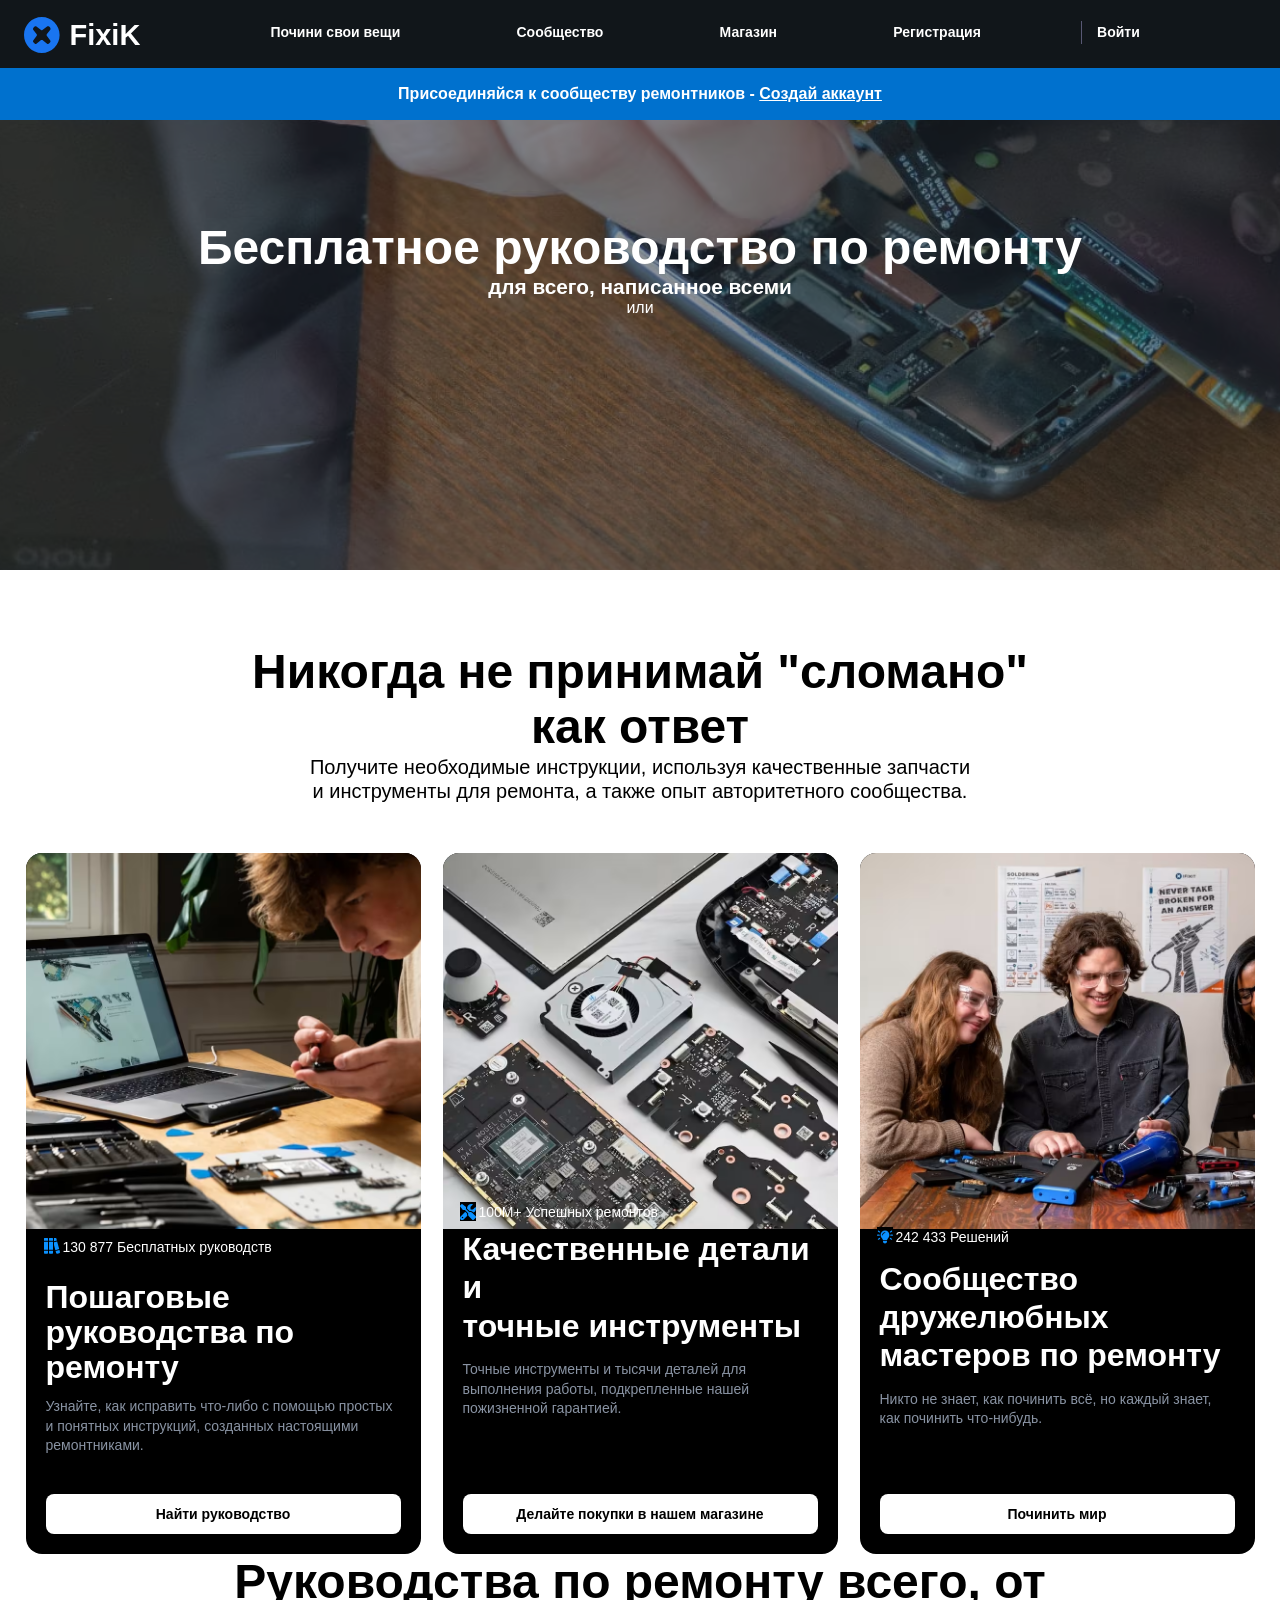
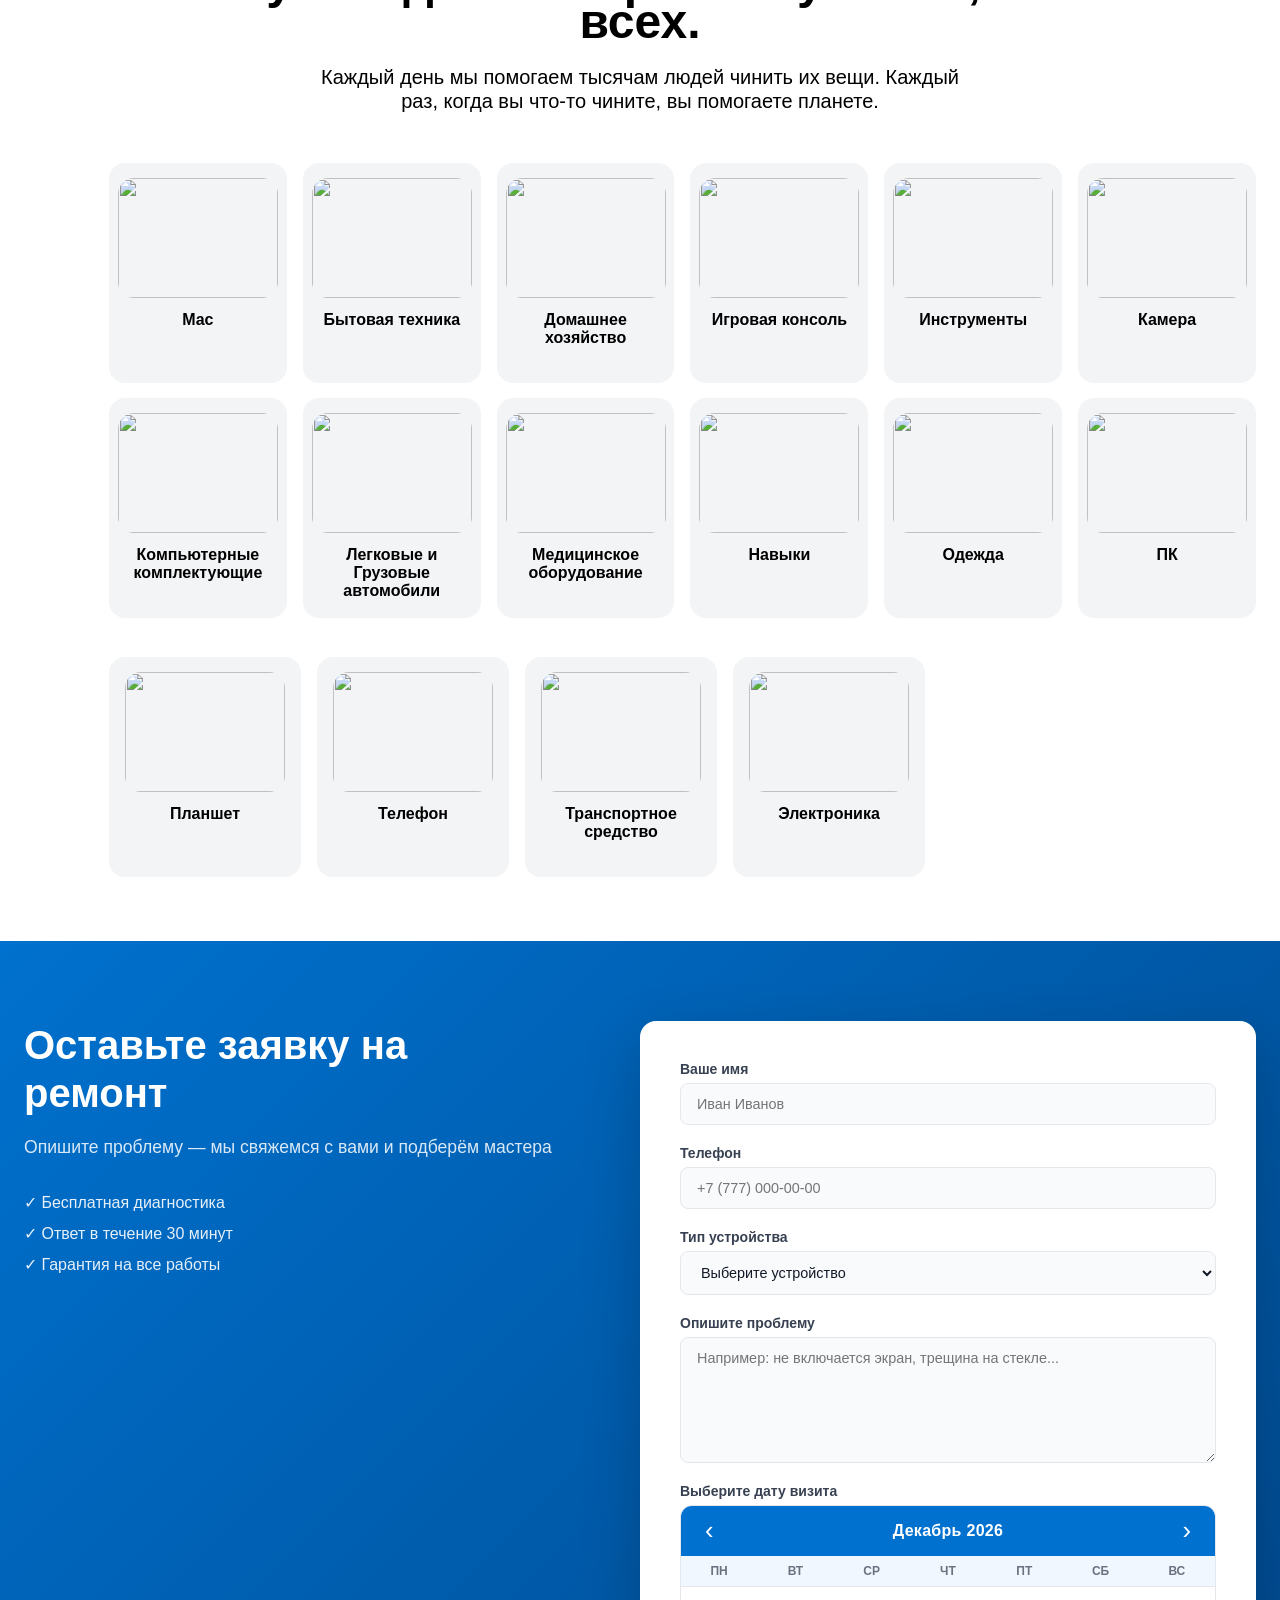
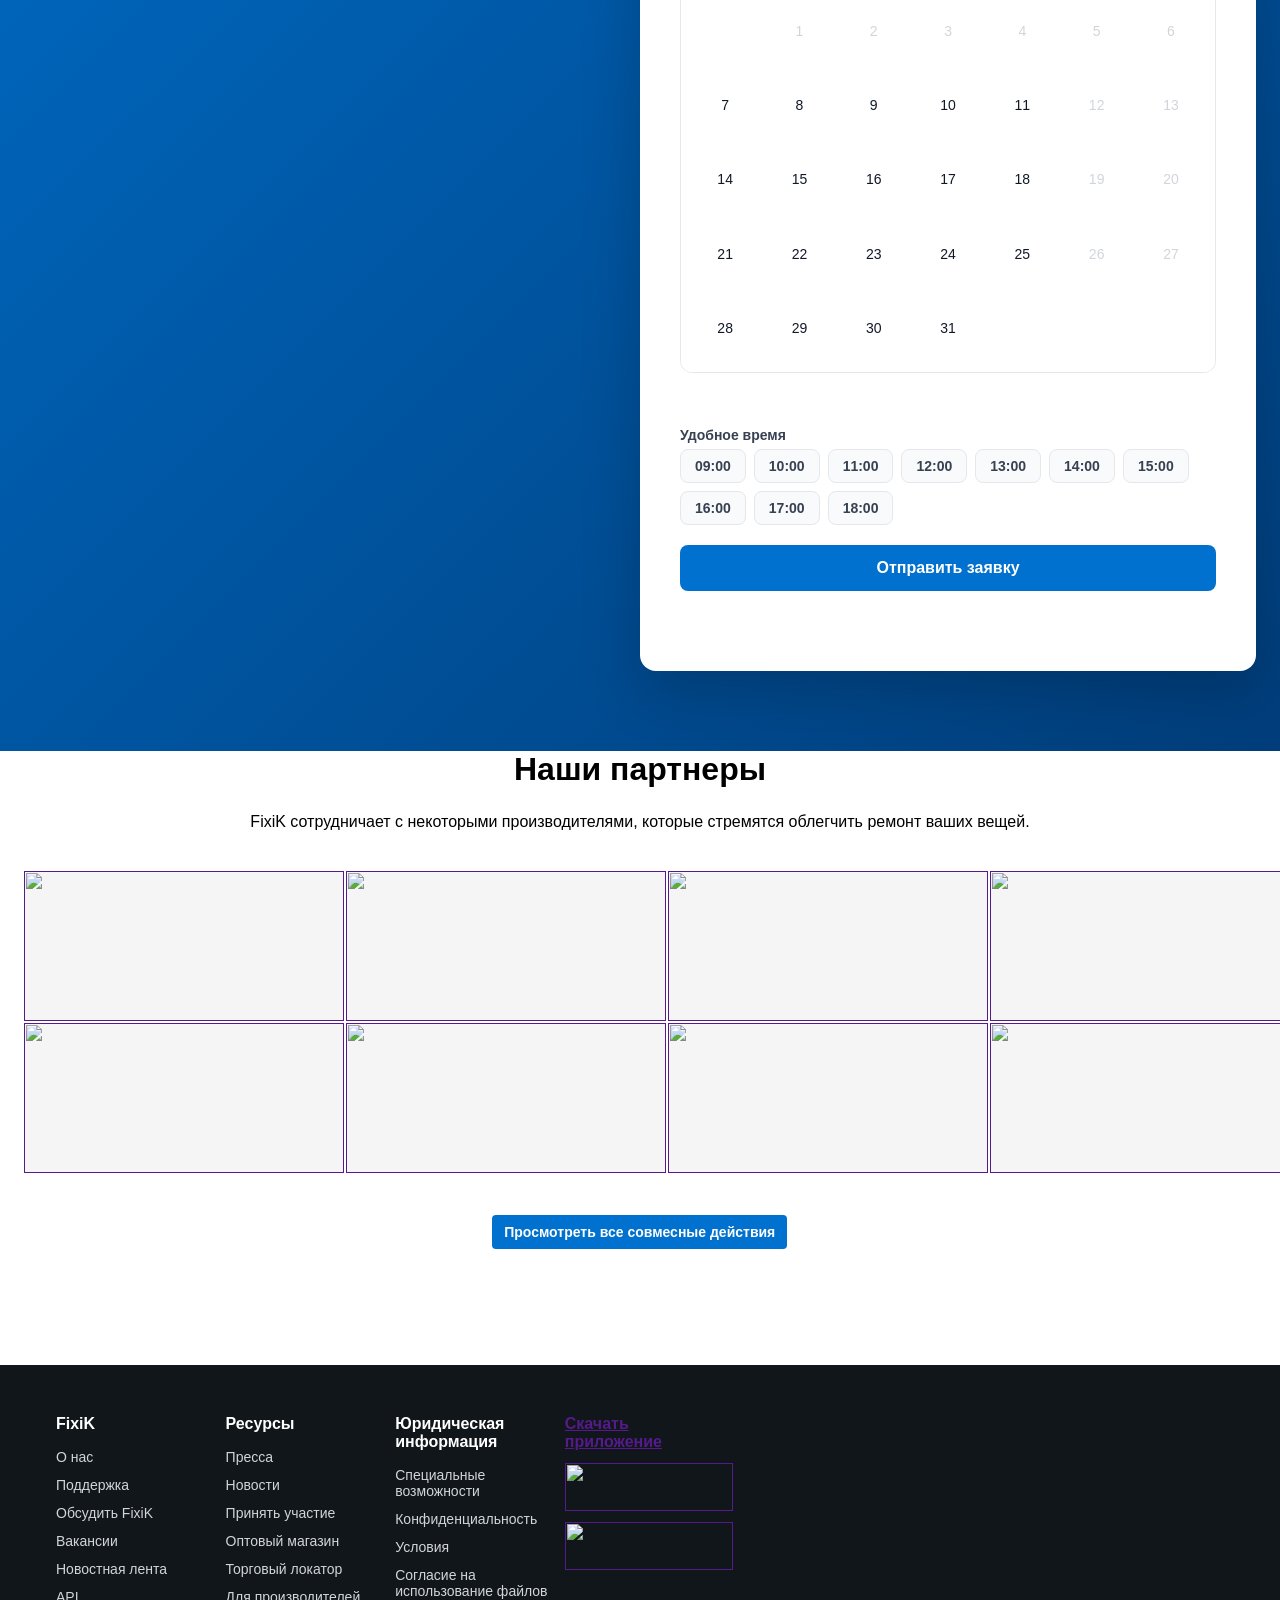
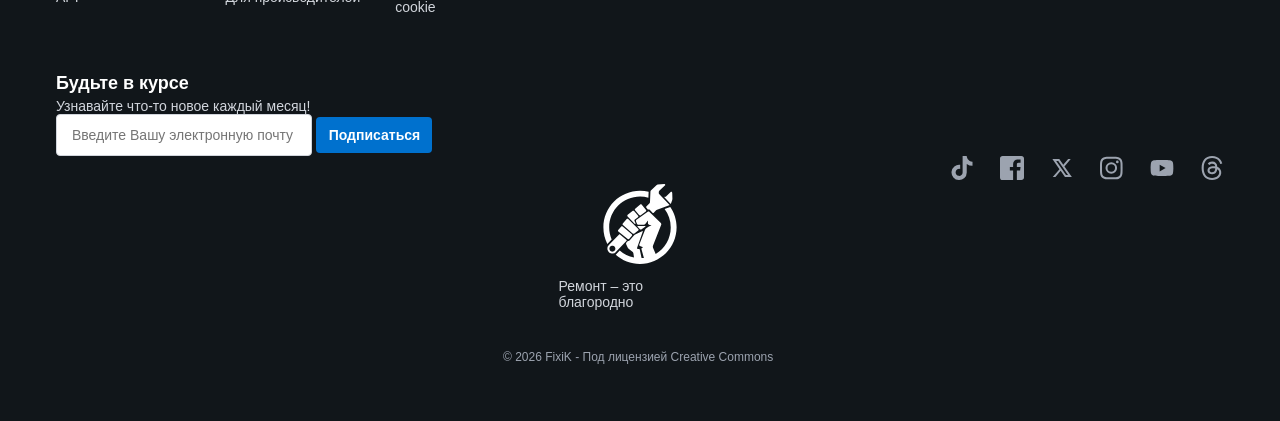
==== commit fcbd5e05: "Add mobile responsive layout Add hamburger nav toggle, responsive breakpoints (1440/1024/768/480px)," ====
--- a/index.html
+++ b/index.html
@@ -12,7 +12,10 @@
         <header class="conteiner">
             <img class="llogo" src="images/x.png" alt="">
             <span class="logo">FixiK</span>
-            <nav>
+            <button class="nav-toggle" id="navToggle" aria-label="Меню" aria-expanded="false">
+                <span></span><span></span><span></span>
+            </button>
+            <nav id="mainNav">
                 <ul>
                     <li><a href="#">Почини свои вещи</a></li>
                     <li><a href="#">Сообщество</a></li>
@@ -400,6 +403,23 @@
 </div>
 
 <script>
+    // ===== MOBILE NAV =====
+    (function() {
+        const toggle = document.getElementById('navToggle');
+        const nav = document.getElementById('mainNav');
+        if (!toggle || !nav) return;
+        toggle.addEventListener('click', () => {
+            const open = nav.classList.toggle('open');
+            toggle.classList.toggle('open', open);
+            toggle.setAttribute('aria-expanded', open ? 'true' : 'false');
+        });
+        nav.querySelectorAll('a').forEach(a => a.addEventListener('click', () => {
+            nav.classList.remove('open');
+            toggle.classList.remove('open');
+            toggle.setAttribute('aria-expanded', 'false');
+        }));
+    })();
+
     // ===== CALENDAR =====
     const MONTHS_RU = ['Январь','Февраль','Март','Апрель','Май','Июнь','Июль','Август','Сентябрь','Октябрь','Ноябрь','Декабрь'];
     const DAYS_SHORT = ['Пн','Вт','Ср','Чт','Пт','Сб','Вс'];
--- a/style.css
+++ b/style.css
@@ -1050,4 +1050,185 @@
 }
 .modal-switch a:hover {
     text-decoration: underline;
-}+}
+
+/* ============ MOBILE NAV TOGGLE ============ */
+.nav-toggle {
+    display: none;
+    position: absolute;
+    right: 16px;
+    top: 18px;
+    width: 36px;
+    height: 32px;
+    background: transparent;
+    border: 0;
+    cursor: pointer;
+    padding: 6px;
+    z-index: 1001;
+}
+.nav-toggle span {
+    display: block;
+    width: 100%;
+    height: 2px;
+    background: #fff;
+    margin: 5px 0;
+    transition: transform .25s ease, opacity .2s ease;
+    border-radius: 2px;
+}
+.nav-toggle.open span:nth-child(1) { transform: translateY(7px) rotate(45deg); }
+.nav-toggle.open span:nth-child(2) { opacity: 0; }
+.nav-toggle.open span:nth-child(3) { transform: translateY(-7px) rotate(-45deg); }
+
+/* ============ TABLET (<= 1440px) ============ */
+@media (max-width: 1440px) {
+    .conteiner { width: 100%; max-width: 1400px; padding: 0 24px; box-sizing: border-box; }
+    .hero img { width: 100%; }
+}
+
+/* ============ TABLET (<= 1024px) ============ */
+@media (max-width: 1024px) {
+    .conteiner { padding: 0 20px; }
+    header nav { width: auto; }
+    header nav ul { gap: 12px; }
+
+    .hero { margin-bottom: 200px; }
+    .hero img { height: 360px; }
+    .hero--info h1 { font-size: 36px; }
+    .hero--info h3 { font-size: 20px; }
+
+    .info { flex-direction: column; align-items: center; gap: 24px; }
+    .block, .block-2, .block-3 { width: 100%; max-width: 560px; }
+    .block .guide1, .block-2 .guide2, .block-3 .guide3 { width: 100%; height: auto; }
+
+    .allblocks { gap: 16px; }
+    .imageblocks, .imageblocks2, .imageblocks3 { flex-wrap: wrap; justify-content: center; }
+    .tutblock { width: 140px; }
+    .tutblock img { width: 100%; height: auto; }
+
+    .request-container { flex-direction: column; gap: 32px; }
+    .request-text, .request-form { width: 100%; max-width: 100%; }
+
+    .partnersblocks, .partnersblocks2 { flex-wrap: wrap; justify-content: center; gap: 24px; }
+    .partblock { width: 45%; max-width: 220px; }
+    .partblock img { width: 100%; height: auto; }
+
+    .footer4i1 { flex-wrap: wrap; gap: 32px; }
+    .col1, .col2, .col3, .col4 { width: 45%; }
+}
+
+/* ============ MOBILE (<= 768px) ============ */
+@media (max-width: 768px) {
+    * { font-size: 15px; }
+    .conteiner { padding: 0 16px; }
+
+    /* Header / Nav */
+    .header { position: relative; height: 60px; justify-content: flex-start; padding: 0 16px; }
+    header .llogo { width: 32px; height: auto; top: 8px; }
+    header .logo { font-size: 22px; top: 2px; }
+    .nav-toggle { display: block; }
+    header nav {
+        position: absolute;
+        top: 60px;
+        left: 0;
+        right: 0;
+        width: 100%;
+        background: #11161a;
+        max-height: 0;
+        overflow: hidden;
+        transition: max-height .3s ease;
+        float: none;
+        z-index: 1000;
+    }
+    header nav.open { max-height: 500px; border-top: 1px solid #2a3138; }
+    header nav ul {
+        flex-direction: column;
+        align-items: stretch;
+        margin: 0;
+        padding: 8px 0;
+        gap: 0;
+    }
+    header nav ul li {
+        display: block;
+        width: 100%;
+        padding: 12px 20px;
+        border-bottom: 1px solid #1c2329;
+    }
+    header nav ul li.active1::after { display: none; }
+    header nav ul li.btn { display: none; }
+    header nav ul li:not(.active):not(.btn) a:hover { background: transparent; border: 0; }
+
+    .login { height: auto; padding: 12px 16px; text-align: center; }
+    .login p, .login a { font-size: 14px; }
+
+    /* Hero */
+    .hero { margin-bottom: 120px; }
+    .hero img { height: 280px; position: relative; margin-top: 16px; display: block; }
+    .hero--info { padding-top: 24px; }
+    .hero--info h1 { font-size: 26px; line-height: 1.2; }
+    .hero--info h3 { font-size: 16px; }
+    .hero--info p { font-size: 14px; }
+    .hero--info .btn { width: 100%; max-width: 320px; }
+
+    /* Trending */
+    .trending h1, .tutorials h1 { font-size: 22px; line-height: 1.3; }
+    .trending h2, .tutorials h2 { font-size: 16px; line-height: 1.4; }
+    .trending .n, .trending .otvet,
+    .tutorials .r, .tutorials .all { font-size: 22px; display: inline; }
+    .block h4, .block-2 h4, .block-3 h4 { font-size: 20px; }
+    .block p, .block-2 p, .block-3 p { font-size: 14px; }
+    .block br, .block-2 br, .block-3 br,
+    .trending h1 br, .trending h2 br,
+    .tutorials h1 br, .tutorials h2 br,
+    .hero--info h1 br { display: none; }
+
+    /* Tutorials grid */
+    .tutblock { width: calc(50% - 12px); }
+    .tutblock p, .tutblock p2 { font-size: 14px; }
+
+    /* Request section */
+    .request-section { padding: 40px 0; }
+    .request-text h2 { font-size: 24px; }
+    .request-text p { font-size: 14px; }
+    .request-form { padding: 20px; }
+    .form-group input,
+    .form-group select,
+    .form-group textarea { font-size: 16px; /* prevent iOS zoom */ }
+    .time-slots { grid-template-columns: repeat(3, 1fr) !important; gap: 8px; }
+    .calendar-days { gap: 4px; }
+    .cal-day { font-size: 14px; }
+
+    /* Partners */
+    .partners h1 { font-size: 22px; }
+    .partners h3 { font-size: 16px; }
+    .partblock { width: 45%; max-width: 160px; }
+    .buttonpart { display: block; margin: 24px auto 0; text-align: center; width: fit-content; }
+
+    /* Footer */
+    .footer { padding: 32px 0; }
+    .footer4i1 { flex-direction: column; gap: 24px; }
+    .col1, .col2, .col3, .col4 { width: 100%; }
+    .col5, .footercolumn4 { width: 100%; }
+    .email { display: flex; flex-direction: column; gap: 12px; width: 100%; }
+    .email input, .email button { width: 100%; box-sizing: border-box; }
+    .social { flex-wrap: wrap; gap: 16px; justify-content: center; }
+    .social svg { width: 24px; height: 24px; }
+    .manifest { flex-direction: column; text-align: center; gap: 12px; }
+    .manifest svg { width: 56px; height: 60px; }
+    .licence { text-align: center; padding: 16px 0; }
+    .licence span { font-size: 12px; }
+
+    /* Modals */
+    .modal { width: 92%; max-width: 92%; padding: 24px 20px; max-height: 90vh; overflow-y: auto; }
+    .modal h2 { font-size: 22px; }
+}
+
+/* ============ SMALL MOBILE (<= 480px) ============ */
+@media (max-width: 480px) {
+    .hero--info h1 { font-size: 22px; }
+    .hero img { height: 220px; }
+    .tutblock { width: 100%; max-width: 240px; }
+    .time-slots { grid-template-columns: repeat(2, 1fr) !important; }
+    .partblock { width: 100%; max-width: 200px; }
+    .request-form { padding: 16px; }
+    .modal { padding: 20px 16px; }
+}
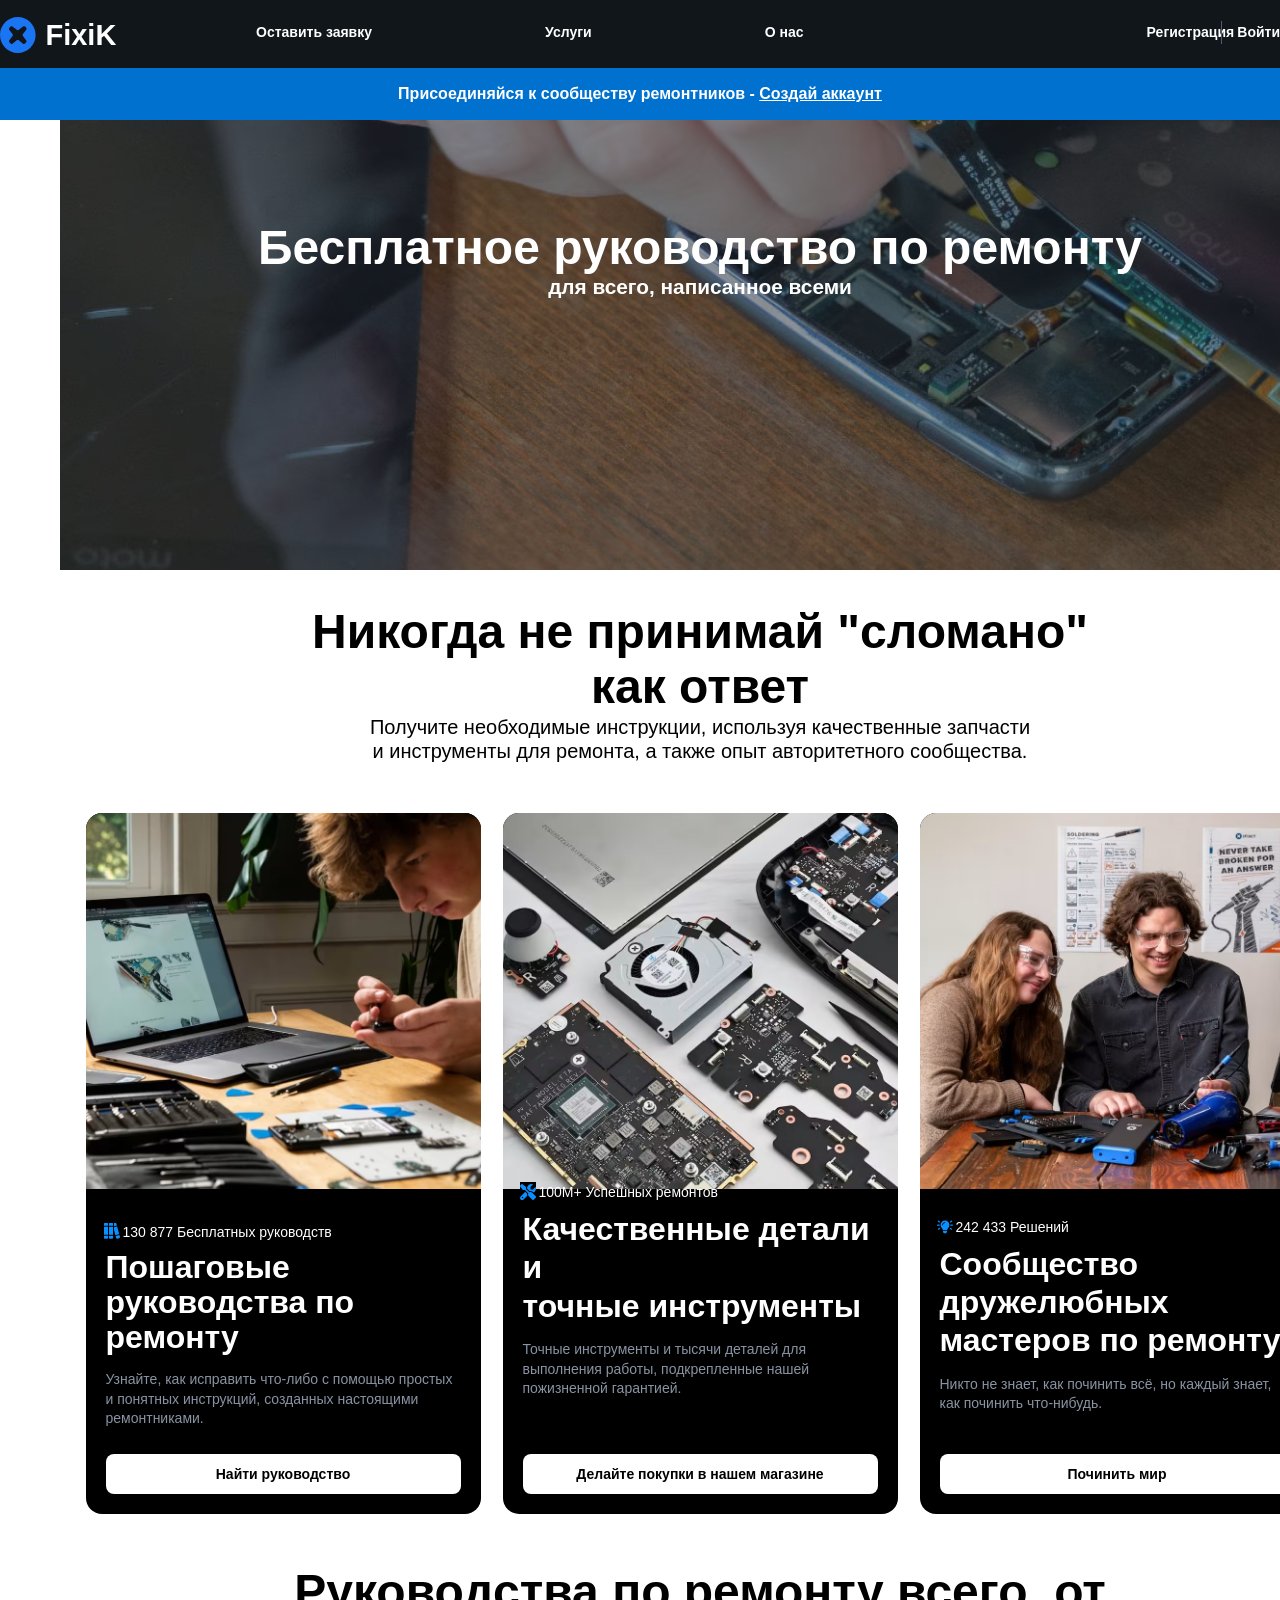
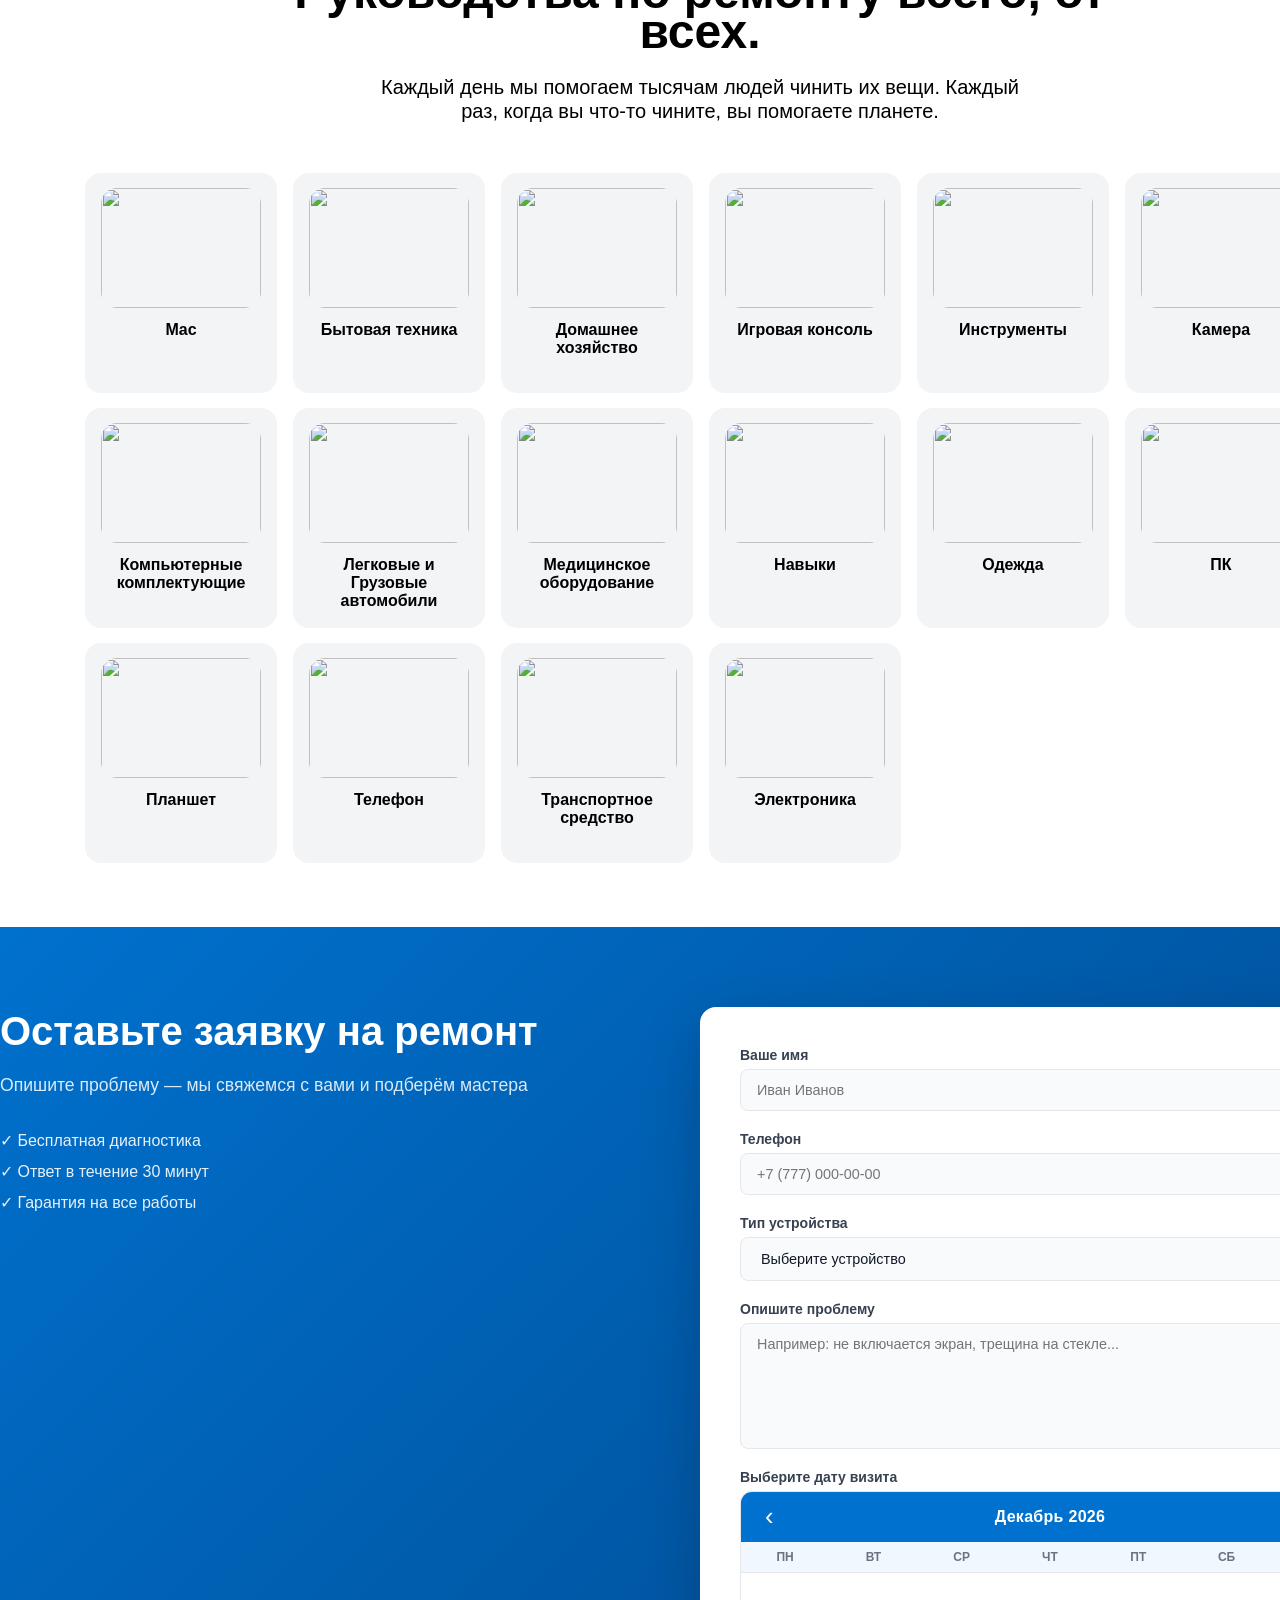
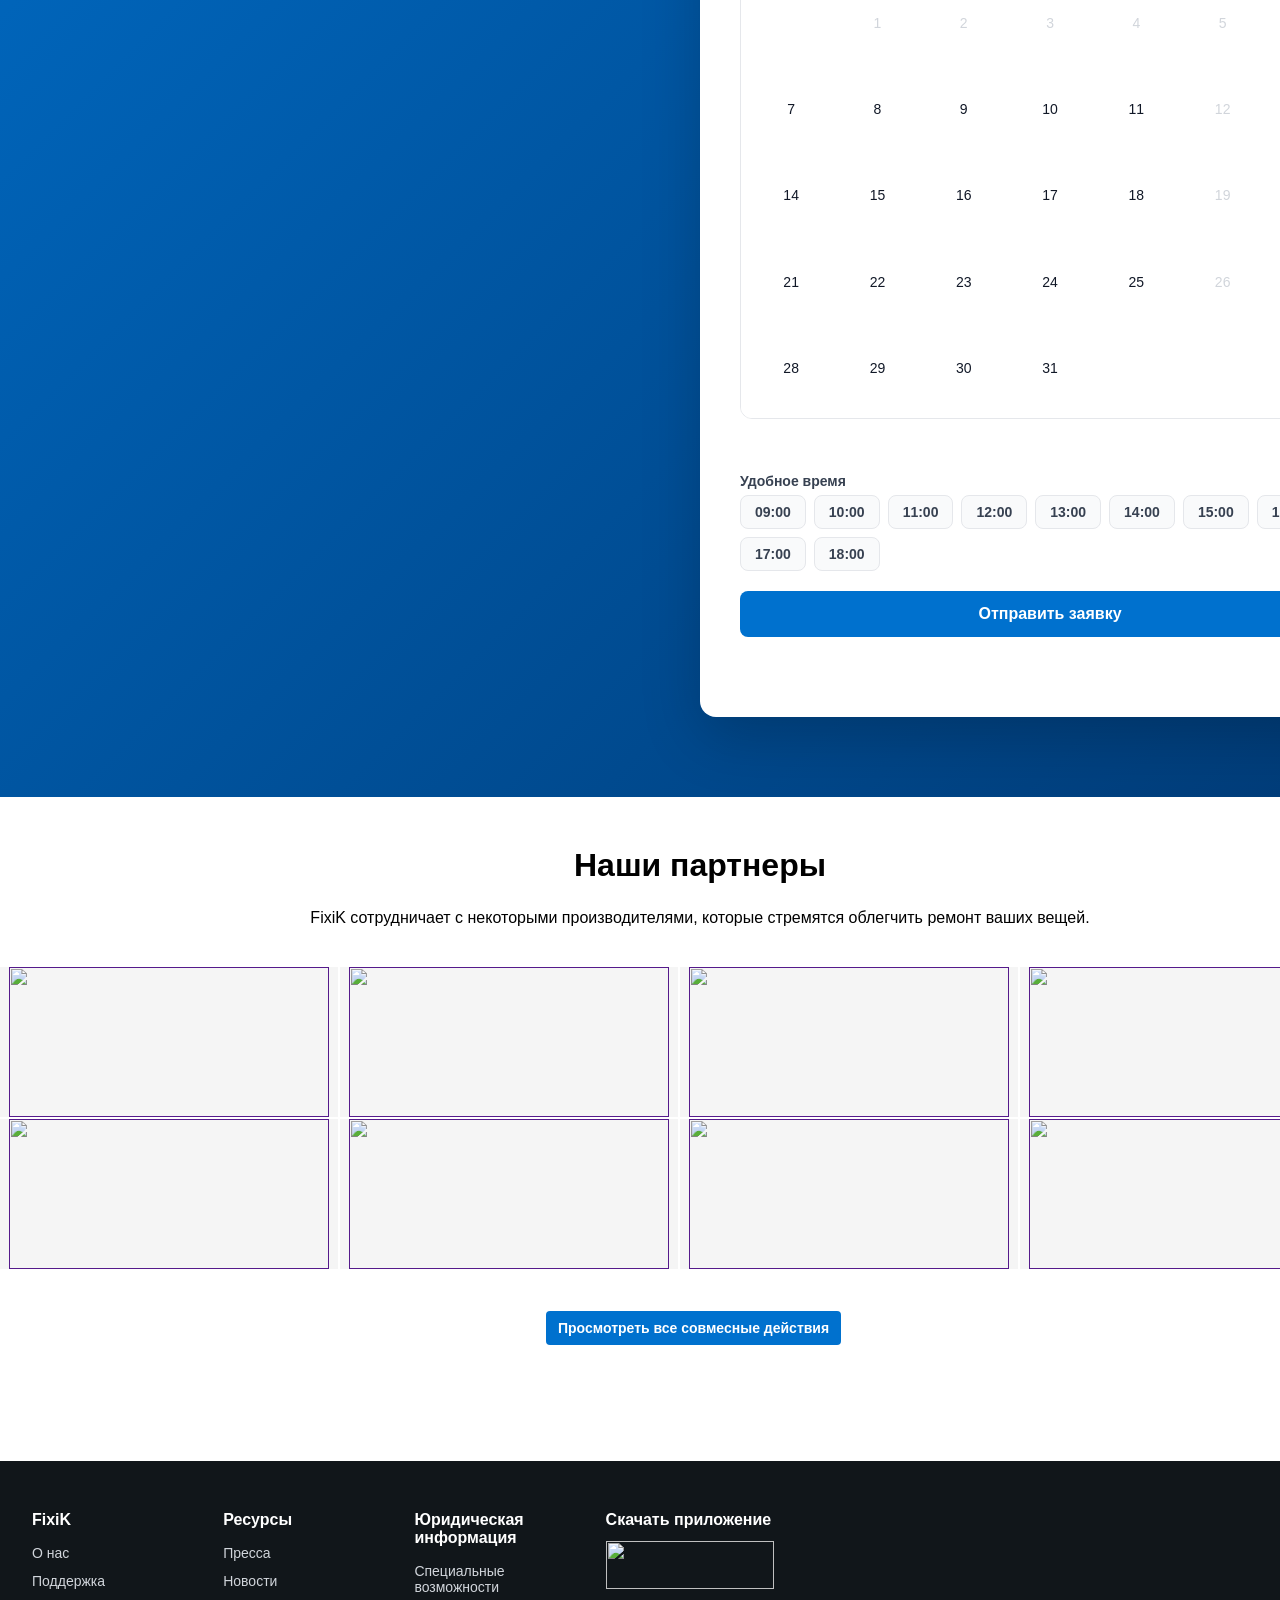
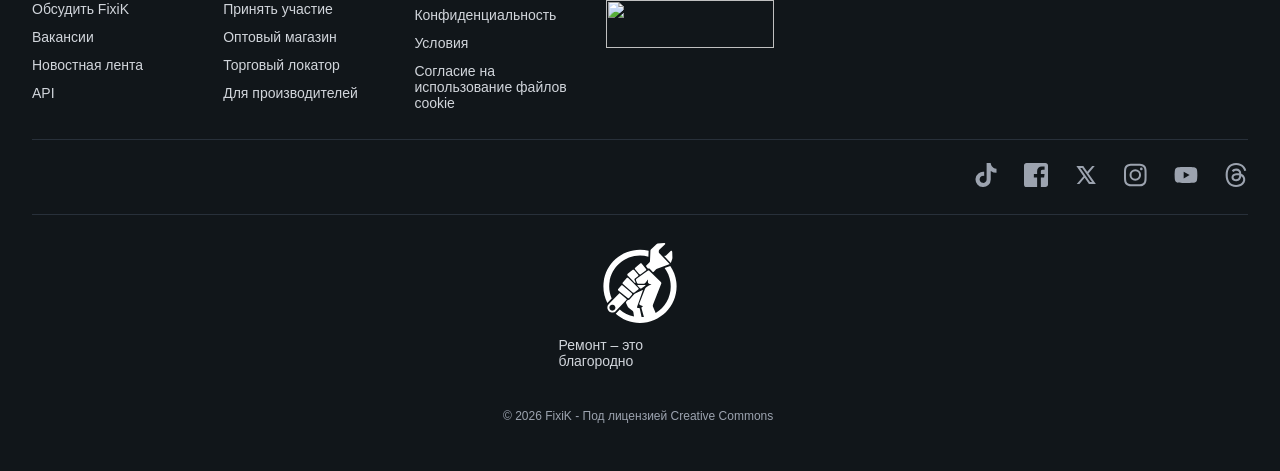
==== commit 710848c5: "Restore submitted frontend design" ====
--- a/index.html
+++ b/index.html
@@ -12,17 +12,13 @@
         <header class="conteiner">
             <img class="llogo" src="images/x.png" alt="">
             <span class="logo">FixiK</span>
-            <button class="nav-toggle" id="navToggle" aria-label="Меню" aria-expanded="false">
-                <span></span><span></span><span></span>
-            </button>
-            <nav id="mainNav">
+            <nav>
                 <ul>
-                    <li><a href="#">Почини свои вещи</a></li>
-                    <li><a href="#">Сообщество</a></li>
-                    <li><a href="#">Магазин</a></li>
+                    <li><a href="#">Оставить заявку</a></li>
+                    <li><a href="#">Услуги</a></li>
+                    <li><a href="#">О нас</a></li>
                     <li class="active"><a href="#" id="openRegister">Регистрация</a></li>
                     <li class="active1"><a href="#" id="openLogin">Войти</a></li>
-                    <li class="btn"><a href="#"></a></li>
                 </ul>
             </nav>
         </header>
@@ -32,8 +28,6 @@
         <div class="hero--info">
             <h1>Бесплатное руководство по ремонту</h1>
             <h3>для всего, написанное всеми</h3>
-            <p>или</p>
-            <button class="btn">Search</button>
             <img class="" src="images/heroconteiner.png" alt="">
         </div>
     </div>
@@ -85,7 +79,7 @@
                 </div>
                 <div class="tutblock">
                     <img src="https://guide-images.cdn.ifixit.com/igi/IbYeQcWW16qkPfWE.medium" alt="">
-                    <p>Домашнее</p> <p2>хозяйство</p2>
+                    <p>Домашнее <br> хозяйство</p>
                 </div>
                 <div class="tutblock">
                     <img src="https://guide-images.cdn.ifixit.com/igi/EEskYBovinrIQtQe.medium" alt="">
@@ -103,15 +97,15 @@
             <div class="imageblocks2">
                 <div class="tutblock">
                     <img src="https://guide-images.cdn.ifixit.com/igi/QDWYeD6JShBQeNxA.medium" alt="">
-                    <p>Компьютерные</p> <p2>комплектующие</p2>
+                    <p>Компьютерные <br> комплектующие</p>
                 </div>
                 <div class="tutblock">
                     <img src="https://guide-images.cdn.ifixit.com/igi/qZEfWObqRESuGwM4.medium" alt="">
-                    <p>Легковые и</p> <p2>Грузовые</p2><p2>автомобили</p2>
+                    <p>Легковые и <br> Грузовые <br> автомобили</p>
                 </div>
                 <div class="tutblock">
                     <img src="https://guide-images.cdn.ifixit.com/igi/yy4PBEHTeUqChV3B.medium" alt="">
-                    <p>Медицинское</p> <p2>оборудование</p2>
+                    <p>Медицинское <br> оборудование</p>
                 </div>
                 <div class="tutblock">
                     <img src="https://guide-images.cdn.ifixit.com/igi/6xnCqymZPROSN1fY.medium" alt="">
@@ -137,7 +131,7 @@
             </div>
             <div class="tutblock">
                 <img src="https://guide-images.cdn.ifixit.com/igi/wsvLvOQqnMe23flO.medium" alt="">
-                <p>Транспортное</p> <p2>средство</p2>
+                <p>Транспортное <br> средство</p>
             </div>
             <div class="tutblock">
                 <img src="https://guide-images.cdn.ifixit.com/igi/V4m2ZCiaWdBcBZVT.medium" alt="">
@@ -316,39 +310,27 @@
                     </li>
                 </ul>
                 <ul class="col4">
-                    <p><a href="">Скачать приложение</a></p>
+                    <p><a href="#">Скачать приложение</a></p>
                     <div class="flexjust">
-                        <a href=""><img class="apple" src="https://assets.cdn.ifixit.com/static/images/app-landing/download-on-the-app-store-apple-logo-svgrepo-com.svg" alt=""></a>
-                        <a href=""><img src="https://assets.cdn.ifixit.com/static/images/app-landing/GetItOnGooglePlay_Badge_Web_color_English-01_fixed.svg" alt=""></a>
+                        <a href="https://www.apple.com/app-store/"><img class="apple" src="https://assets.cdn.ifixit.com/static/images/app-landing/download-on-the-app-store-apple-logo-svgrepo-com.svg" alt=""></a>
+                        <a href="https://play.google.com"><img src="https://assets.cdn.ifixit.com/static/images/app-landing/GetItOnGooglePlay_Badge_Web_color_English-01_fixed.svg" alt=""></a>
                     </div>
                 </ul>
             </div>
-            <div class="col5">
-                <div class="textleft">
-                    <h2>Будьте в курсе</h2>
-                    <p>Узнавайте что-то новое каждый месяц!</p>
-                </div>
-            </div>
-            <div class="footercolumn4">
-                <form class="email">
-                    <input class="placeholder" type="text" placeholder="Введите Вашу электронную почту">
-                    <button type="submit">Подписаться</button>
-                </form>
-            </div>
             <div class="social">
-                <a href="#"><svg viewBox="0 0 448 512" fill="currentColor" xmlns="http://www.w3.org/2000/svg" focusable="false" class="chakra-icon css-6ey7w3"><path d="M448,209.91a210.06,210.06,0,0,1-122.77-39.25V349.38A162.55,162.55,0,1,1,185,188.31V278.2a74.62,74.62,0,1,0,52.23,71.18V0l88,0a121.18,121.18,0,0,0,1.86,22.17h0A122.18,122.18,0,0,0,381,102.39a121.43,121.43,0,0,0,67,20.14Z"></path></svg></a>
-                <a href=""><svg viewBox="0 0 16 16" fill="currentColor" xmlns="http://www.w3.org/2000/svg" focusable="false" class="chakra-icon css-6ey7w3"><path d="M16 1.714v12.572c0 .946-.768 1.714-1.714 1.714h-3.047V9.671h2.165l.31-2.414H11.24V5.714c0-.7.193-1.175 1.197-1.175h1.278V2.382a17.19 17.19 0 00-1.864-.096c-1.843 0-3.107 1.125-3.107 3.193V7.26H6.57v2.414h2.175V16H1.714A1.715 1.715 0 010 14.286V1.714C0 .768.768 0 1.714 0h12.572C15.232 0 16 .768 16 1.714z"></path></svg></a>
-                <a href=""><svg viewBox="0 0 24 24" fill="currentColor" xmlns="http://www.w3.org/2000/svg" focusable="false" class="chakra-icon css-6ey7w3"><path d="M 2.3671875 3 L 9.4628906 13.140625 L 2.7402344 21 L 5.3808594 21 L 10.644531 14.830078 L 14.960938 21 L 21.871094 21 L 14.449219 10.375 L 20.740234 3 L 18.140625 3 L 13.271484 8.6875 L 9.2988281 3 L 2.3671875 3 z M 6.2070312 5 L 8.2558594 5 L 18.033203 19 L 16.001953 19 L 6.2070312 5 z"></path></svg></a>
-                <a href=""><svg viewBox="0 0 17 16" fill="currentColor" xmlns="http://www.w3.org/2000/svg" focusable="false" class="chakra-icon css-6ey7w3"><path d="M8.004 3.898A4.096 4.096 0 003.9 8a4.096 4.096 0 004.103 4.102A4.096 4.096 0 0012.106 8a4.096 4.096 0 00-4.102-4.102zm0 6.769A2.672 2.672 0 015.337 8a2.67 2.67 0 012.667-2.667A2.67 2.67 0 0110.67 8c0 1.47-1.2 2.667-2.667 2.667zM13.23 3.73a.955.955 0 01-.956.957.957.957 0 11.957-.957zm2.717.971c-.06-1.282-.353-2.417-1.292-3.352C13.72.413 12.585.12 11.303.056 9.98-.019 6.022-.019 4.7.056 3.423.116 2.288.41 1.35 1.346.409 2.28.12 3.415.056 4.697c-.075 1.32-.075 5.28 0 6.6.06 1.283.354 2.418 1.293 3.353.939.936 2.07 1.229 3.352 1.293 1.321.075 5.28.075 6.602 0 1.281-.06 2.416-.354 3.352-1.293.935-.935 1.228-2.07 1.292-3.352.075-1.321.075-5.277 0-6.598zm-1.706 8.015a2.7 2.7 0 01-1.521 1.521c-1.053.418-3.553.322-4.716.322-1.164 0-3.667.092-4.717-.322a2.7 2.7 0 01-1.52-1.52C1.348 11.662 1.444 9.163 1.444 8c0-1.164-.093-3.667.321-4.716a2.7 2.7 0 011.521-1.521c1.054-.418 3.553-.322 4.717-.322 1.163 0 3.666-.092 4.716.322a2.7 2.7 0 011.52 1.52c.418 1.054.322 3.553.322 4.717 0 1.164.097 3.667-.321 4.716z"></path></svg></a>
-                <a href=""><svg viewBox="0 0 18 16" fill="currentColor" xmlns="http://www.w3.org/2000/svg" focusable="false" class="chakra-icon css-6ey7w3"><path d="M17.177 3.878a2.144 2.144 0 00-1.51-1.52C14.338 2 9 2 9 2s-5.337 0-6.668.359A2.144 2.144 0 00.823 3.878C.467 5.218.467 8.012.467 8.012s0 2.795.356 4.135a2.113 2.113 0 001.51 1.494C3.662 14 9 14 9 14s5.337 0 6.668-.359a2.113 2.113 0 001.509-1.494c.356-1.34.356-4.135.356-4.135s0-2.795-.356-4.134zM7.255 10.55V5.475l4.46 2.537-4.46 2.538z"></path></svg></a>
-                <a href=""><svg aria-label="Threads" viewBox="0 0 192 192" xmlns="http://www.w3.org/2000/svg" fill="currentColor" focusable="false" class="chakra-icon css-6ey7w3"><path class="x19hqcy" d="M141.537 88.9883C140.71 88.5919 139.87 88.2104 139.019 87.8451C137.537 60.5382 122.616 44.905 97.5619 44.745C97.4484 44.7443 97.3355 44.7443 97.222 44.7443C82.2364 44.7443 69.7731 51.1409 62.102 62.7807L75.881 72.2328C81.6116 63.5383 90.6052 61.6848 97.2286 61.6848C97.3051 61.6848 97.3819 61.6848 97.4576 61.6855C105.707 61.7381 111.932 64.1366 115.961 68.814C118.893 72.2193 120.854 76.925 121.825 82.8638C114.511 81.6207 106.601 81.2385 98.145 81.7233C74.3247 83.0954 59.0111 96.9879 60.0396 116.292C60.5615 126.084 65.4397 134.508 73.775 140.011C80.8224 144.663 89.899 146.938 99.3323 146.423C111.79 145.74 121.563 140.987 128.381 132.296C133.559 125.696 136.834 117.143 138.28 106.366C144.217 109.949 148.617 114.664 151.047 120.332C155.179 129.967 155.42 145.8 142.501 158.708C131.182 170.016 117.576 174.908 97.0135 175.059C74.2042 174.89 56.9538 167.575 45.7381 153.317C35.2355 139.966 29.8077 120.682 29.6052 96C29.8077 71.3178 35.2355 52.0336 45.7381 38.6827C56.9538 24.4249 74.2039 17.11 97.0132 16.9405C119.988 17.1113 137.539 24.4614 149.184 38.788C154.894 45.8136 159.199 54.6488 162.037 64.9503L178.184 60.6422C174.744 47.9622 169.331 37.0357 161.965 27.974C147.036 9.60668 125.202 0.195148 97.0695 0H96.9569C68.8816 0.19447 47.2921 9.6418 32.7883 28.0793C19.8819 44.4864 13.2244 67.3157 13.0007 95.9325L13 96L13.0007 96.0675C13.2244 124.684 19.8819 147.514 32.7883 163.921C47.2921 182.358 68.8816 191.806 96.9569 192H97.0695C122.03 191.827 139.624 185.292 154.118 170.811C173.081 151.866 172.51 128.119 166.26 113.541C161.776 103.087 153.227 94.5962 141.537 88.9883ZM98.4405 129.507C88.0005 130.095 77.1544 125.409 76.6196 115.372C76.2232 107.93 81.9158 99.626 99.0812 98.6368C101.047 98.5234 102.976 98.468 104.871 98.468C111.106 98.468 116.939 99.0737 122.242 100.233C120.264 124.935 108.662 128.946 98.4405 129.507Z"></path></svg></a>
+                <a href="https://www.tiktok.com"><svg viewBox="0 0 448 512" fill="currentColor" xmlns="http://www.w3.org/2000/svg" focusable="false" class="chakra-icon css-6ey7w3"><path d="M448,209.91a210.06,210.06,0,0,1-122.77-39.25V349.38A162.55,162.55,0,1,1,185,188.31V278.2a74.62,74.62,0,1,0,52.23,71.18V0l88,0a121.18,121.18,0,0,0,1.86,22.17h0A122.18,122.18,0,0,0,381,102.39a121.43,121.43,0,0,0,67,20.14Z"></path></svg></a>
+                <a href="https://www.facebook.com"><svg viewBox="0 0 16 16" fill="currentColor" xmlns="http://www.w3.org/2000/svg" focusable="false" class="chakra-icon css-6ey7w3"><path d="M16 1.714v12.572c0 .946-.768 1.714-1.714 1.714h-3.047V9.671h2.165l.31-2.414H11.24V5.714c0-.7.193-1.175 1.197-1.175h1.278V2.382a17.19 17.19 0 00-1.864-.096c-1.843 0-3.107 1.125-3.107 3.193V7.26H6.57v2.414h2.175V16H1.714A1.715 1.715 0 010 14.286V1.714C0 .768.768 0 1.714 0h12.572C15.232 0 16 .768 16 1.714z"></path></svg></a>
+                <a href="https://x.com"><svg viewBox="0 0 24 24" fill="currentColor" xmlns="http://www.w3.org/2000/svg" focusable="false" class="chakra-icon css-6ey7w3"><path d="M 2.3671875 3 L 9.4628906 13.140625 L 2.7402344 21 L 5.3808594 21 L 10.644531 14.830078 L 14.960938 21 L 21.871094 21 L 14.449219 10.375 L 20.740234 3 L 18.140625 3 L 13.271484 8.6875 L 9.2988281 3 L 2.3671875 3 z M 6.2070312 5 L 8.2558594 5 L 18.033203 19 L 16.001953 19 L 6.2070312 5 z"></path></svg></a>
+                <a href="https://www.instagram.com"><svg viewBox="0 0 17 16" fill="currentColor" xmlns="http://www.w3.org/2000/svg" focusable="false" class="chakra-icon css-6ey7w3"><path d="M8.004 3.898A4.096 4.096 0 003.9 8a4.096 4.096 0 004.103 4.102A4.096 4.096 0 0012.106 8a4.096 4.096 0 00-4.102-4.102zm0 6.769A2.672 2.672 0 015.337 8a2.67 2.67 0 012.667-2.667A2.67 2.67 0 0110.67 8c0 1.47-1.2 2.667-2.667 2.667zM13.23 3.73a.955.955 0 01-.956.957.957.957 0 11.957-.957zm2.717.971c-.06-1.282-.353-2.417-1.292-3.352C13.72.413 12.585.12 11.303.056 9.98-.019 6.022-.019 4.7.056 3.423.116 2.288.41 1.35 1.346.409 2.28.12 3.415.056 4.697c-.075 1.32-.075 5.28 0 6.6.06 1.283.354 2.418 1.293 3.353.939.936 2.07 1.229 3.352 1.293 1.321.075 5.28.075 6.602 0 1.281-.06 2.416-.354 3.352-1.293.935-.935 1.228-2.07 1.292-3.352.075-1.321.075-5.277 0-6.598zm-1.706 8.015a2.7 2.7 0 01-1.521 1.521c-1.053.418-3.553.322-4.716.322-1.164 0-3.667.092-4.717-.322a2.7 2.7 0 01-1.52-1.52C1.348 11.662 1.444 9.163 1.444 8c0-1.164-.093-3.667.321-4.716a2.7 2.7 0 011.521-1.521c1.054-.418 3.553-.322 4.717-.322 1.163 0 3.666-.092 4.716.322a2.7 2.7 0 011.52 1.52c.418 1.054.322 3.553.322 4.717 0 1.164.097 3.667-.321 4.716z"></path></svg></a>
+                <a href="https://www.youtube.com"><svg viewBox="0 0 18 16" fill="currentColor" xmlns="http://www.w3.org/2000/svg" focusable="false" class="chakra-icon css-6ey7w3"><path d="M17.177 3.878a2.144 2.144 0 00-1.51-1.52C14.338 2 9 2 9 2s-5.337 0-6.668.359A2.144 2.144 0 00.823 3.878C.467 5.218.467 8.012.467 8.012s0 2.795.356 4.135a2.113 2.113 0 001.51 1.494C3.662 14 9 14 9 14s5.337 0 6.668-.359a2.113 2.113 0 001.509-1.494c.356-1.34.356-4.135.356-4.135s0-2.795-.356-4.134zM7.255 10.55V5.475l4.46 2.537-4.46 2.538z"></path></svg></a>
+                <a href="https://www.threads.com"><svg aria-label="Threads" viewBox="0 0 192 192" xmlns="http://www.w3.org/2000/svg" fill="currentColor" focusable="false" class="chakra-icon css-6ey7w3"><path class="x19hqcy" d="M141.537 88.9883C140.71 88.5919 139.87 88.2104 139.019 87.8451C137.537 60.5382 122.616 44.905 97.5619 44.745C97.4484 44.7443 97.3355 44.7443 97.222 44.7443C82.2364 44.7443 69.7731 51.1409 62.102 62.7807L75.881 72.2328C81.6116 63.5383 90.6052 61.6848 97.2286 61.6848C97.3051 61.6848 97.3819 61.6848 97.4576 61.6855C105.707 61.7381 111.932 64.1366 115.961 68.814C118.893 72.2193 120.854 76.925 121.825 82.8638C114.511 81.6207 106.601 81.2385 98.145 81.7233C74.3247 83.0954 59.0111 96.9879 60.0396 116.292C60.5615 126.084 65.4397 134.508 73.775 140.011C80.8224 144.663 89.899 146.938 99.3323 146.423C111.79 145.74 121.563 140.987 128.381 132.296C133.559 125.696 136.834 117.143 138.28 106.366C144.217 109.949 148.617 114.664 151.047 120.332C155.179 129.967 155.42 145.8 142.501 158.708C131.182 170.016 117.576 174.908 97.0135 175.059C74.2042 174.89 56.9538 167.575 45.7381 153.317C35.2355 139.966 29.8077 120.682 29.6052 96C29.8077 71.3178 35.2355 52.0336 45.7381 38.6827C56.9538 24.4249 74.2039 17.11 97.0132 16.9405C119.988 17.1113 137.539 24.4614 149.184 38.788C154.894 45.8136 159.199 54.6488 162.037 64.9503L178.184 60.6422C174.744 47.9622 169.331 37.0357 161.965 27.974C147.036 9.60668 125.202 0.195148 97.0695 0H96.9569C68.8816 0.19447 47.2921 9.6418 32.7883 28.0793C19.8819 44.4864 13.2244 67.3157 13.0007 95.9325L13 96L13.0007 96.0675C13.2244 124.684 19.8819 147.514 32.7883 163.921C47.2921 182.358 68.8816 191.806 96.9569 192H97.0695C122.03 191.827 139.624 185.292 154.118 170.811C173.081 151.866 172.51 128.119 166.26 113.541C161.776 103.087 153.227 94.5962 141.537 88.9883ZM98.4405 129.507C88.0005 130.095 77.1544 125.409 76.6196 115.372C76.2232 107.93 81.9158 99.626 99.0812 98.6368C101.047 98.5234 102.976 98.468 104.871 98.468C111.106 98.468 116.939 99.0737 122.242 100.233C120.264 124.935 108.662 128.946 98.4405 129.507Z"></path></svg></a>
             </div>
             <div class="manifest">
-                <a href=""><svg fill="none" height="80" viewBox="0 0 74 80" width="74" xmlns="http://www.w3.org/2000/svg"><path d="m34.9624 33.244c.5147-.3861.5576-1.0724.1716-1.5443l-4.0322-4.6327c-.4289-.4718-1.1582-.5147-1.63-.1287l-4.7614 3.9035c-.4719.3861-.5148 1.0724-.0858 1.5443l6.7346 6.9919c.4289.429.9008.6863 1.0724.5148.1287-.1716.0429-.7293-.2145-1.3298l-.6863-1.4584c-.2574-.5577-.0429-1.3298.4289-1.7159zm-16.9008 9.5228-2.8311 3.26c-.429.4719-.3432 1.1582.1287 1.5442l9.3512 7.3781c.4718.386 1.244.3002 1.63-.1716l2.5308-2.9598c.3861-.4719.3432-1.2011-.1286-1.5871l-9.0939-7.6354c-.4718-.3432-1.201-.3003-1.5871.1716zm5.6193-7.7641-3.8606 4.4611c-.4289.4719-.3432 1.2011.1287 1.5871l9.6944 8.4933c.4718.429 1.2439.429 1.7587.0429l3.8177-3.0884c.4718-.3861.5147-1.0724.0858-1.5014l-10.0805-10.0375c-.4289-.429-1.1152-.429-1.5442.0429zm-11.3673 28.9973c-.2145-.9866-.9008-1.7158-1.7158-2.1019-.5577-.2573-1.20109-.3002-1.84452-.1716-.9008.2145-1.63002.7722-2.01608 1.5443-.30027.6005-.42896 1.2868-.25738 2.0161.17159.8579.72923 1.5013 1.41555 1.9303.64344.386 1.41555.5147 2.18763.3431.7722-.1716 1.4585-.6434 1.8445-1.2868.3861-.6435.5577-1.4585.3861-2.2735zm.1716 4.3753s-.815.6864-1.5442.9008c-.98664.3432-2.05903.3432-3.08852.0429-.68633-.2144-1.32976-.6005-1.8874-1.1152-.77212-.7293-1.24397-1.6301-1.45845-2.5738-.12868-.5576-.17158-1.1153-.08579-1.7158.08579-.5147.21448-1.0724.47185-1.5442.21448-.3861.42896-.6864.42896-.6864.21448-.2573.51474-.6434.77212-.8579l10.03753-10.3378c.2145-.2144.6005-.2573.8579-.0429l6.563 5.4478c.2574.2144.2574.5576.0429.7721l-10.2949 10.9383c-.2145.2145-.6005.5577-.815.7721zm26.1662-23.0777 3.5174-2.5308c.5148-.3432.429-.6864-.2144-.6864l-6.9491-.0858c-.6434 0-.7721.3432-.3432.8151l2.2735 2.3592c.4289.429 1.2011.5147 1.7158.1287zm4.5898-21.8767 1.3727 1.7158c.2145.2574.6005.3861.9008.3432l.2574-.0429c.3002-.0429.7292.0858.9436.3003l3.0456 3.1742c.2145.2145.5577.2145.7721 0l2.5738-2.6595c.2144-.2145.6434-.5147.9437-.6005l12.1823-4.3325c.3002-.0858.3431-.386.1287-.6005l-10.2521-10.76676c-.2144-.21447-.386-.68633-.3431-.98659l.0858-1.28687c0-.30026.2145-.72922.4289-.9437l5.8338-5.53351c.2145-.214475.2574-.557638 0-.815011-.2145-.214477-.6434-.386059-.9437-.386059l-6.4772.557641c-.3003.042895-.7721.214477-.9866.428954l-5.8338 5.576405c-.2144.21448-.4289.64343-.4289.9437l-.4719 10.6381c0 .3002-.2145.7721-.4289.9866l-3.2601 3.4316c-.2145.2574-.2574.6434-.0429.8579zm18.3593-10.5523c-.3003 0-.3861.1716-.1716.3861l6.0053 6.3914c.2145.2145.4719.1716.5577-.1287l1.244-3.5603c.0857-.3003.1715-.7721.1715-1.1153l-.1715-5.96244c0-.30027-.1716-.77212-.429-.9866l-.0429-.04289c-.2145-.21448-.5576-.21448-.815 0l-4.933 4.67563c-.2145.2144-.6863.386-.9866.386zm-23.8499 18.4022 5.0617-3.6461c.5147-.3432.6005-1.0724.2144-1.5443l-4.2466-5.319c-.3861-.4719-1.1153-.5576-1.5871-.1716l-4.9759 4.0751c-.4719.386-.5576 1.1153-.1287 1.5871l4.0322 4.7614c.386.5148 1.1582.6005 1.63.2574zm-31.57104 12.0965c0-16.9866 13.81234-30.8418 30.84184-30.8418 2.874 0 5.7051.386 8.3646 1.1581l.2574-5.91953c-2.7453-.68632-5.6622-1.02949-8.622-1.02949-20.2038 0-36.632728 16.42892-36.632728 36.63272 0 5.9625 1.415548 11.5818 3.946378 16.5576l4.33244-4.4182c-1.58713-3.7319-2.48793-7.8499-2.48793-12.1394zm67.43164 0c0 20.2037-16.429 36.6327-36.6327 36.6327-9.3083 0-17.8016-3.4745-24.2359-9.2225l3.9892-4.2038c3.9893 3.4746 8.8794 5.9625 14.2842 7.0349l-.5576-3.9035c-.0858-.6005-.5577-1.4584-1.0295-1.8445l-3.5174-2.9598c-.4719-.3861-1.1153-1.2011-1.3727-1.7587l-1.3726-2.7882c-.2574-.5577-.1716-1.4156.2573-1.8874l.6006-.6863c.4289-.4719 1.0295-.8151 1.3726-.7293.3432.0858.9437-.2573 1.3727-.7292l4.1608-4.8472c.429-.4718 1.2011-1.0724 1.7587-1.3297l6.3915-3.0027c.5576-.2574.8579 0 .6434.6005l-5.6193 16c-.2145.6006.0858 1.1582.6863 1.244.6006.0858 1.244.0858 1.4585 0 .2144-.0858.4718.3003.6005.9008l1.7158 8.2359c.815-.0429 1.5871-.1287 2.3593-.2144l-2.4451-8.622c-.1716-.6006.1716-1.244.7721-1.4585l.2574-.0858c.6006-.2144.6006-.5576.0429-.7721l-2.5737-1.0295c-.5577-.2573-.8579-.9008-.6434-1.5013l5.6193-14.4129c.2144-.6005.815-1.3726 1.3297-1.7158l2.1877-1.63c.5147-.3861 1.4155-.815 2.0161-.9866l.3002-.0858c.6006-.1716.6006-.3861-.0429-.5148l-1.1152-.2144c-.6006-.1287-1.2869-.4719-1.4585-.7722-.1716-.3002-.3003-1.0723-.2574-1.6729l.0858-1.0295c.0429-.6434-.2144-.7292-.6005-.2145l-1.8874 2.5738c-.3861.5147-1.2011.9008-1.8016.9437l-5.1904.0429c-.6434 0-1.3297-.4719-1.5442-1.0295l-.9437-2.2735c-.2574-.5576 0-1.3297.5147-1.7158l11.1958-7.9357c.5147-.3431 1.2868-.3002 1.7587.1287l11.3244 11.0671c.4289.4289.6434 1.2868.386 1.8445l-8.2359 20.9329c-.2145.6006-.2145 1.5443.0429 2.1019l2.6595 6.0054c9.0081-5.4048 15.0563-15.2279 15.0563-26.4665 0-6.9062-2.2734-13.2976-6.134-18.4451l5.6622-2.016c4.0321 5.7908 6.3485 12.8257 6.3485 20.4182z" fill="#fff"></path></svg></a>
+                <a href="#"><svg fill="none" height="80" viewBox="0 0 74 80" width="74" xmlns="http://www.w3.org/2000/svg"><path d="m34.9624 33.244c.5147-.3861.5576-1.0724.1716-1.5443l-4.0322-4.6327c-.4289-.4718-1.1582-.5147-1.63-.1287l-4.7614 3.9035c-.4719.3861-.5148 1.0724-.0858 1.5443l6.7346 6.9919c.4289.429.9008.6863 1.0724.5148.1287-.1716.0429-.7293-.2145-1.3298l-.6863-1.4584c-.2574-.5577-.0429-1.3298.4289-1.7159zm-16.9008 9.5228-2.8311 3.26c-.429.4719-.3432 1.1582.1287 1.5442l9.3512 7.3781c.4718.386 1.244.3002 1.63-.1716l2.5308-2.9598c.3861-.4719.3432-1.2011-.1286-1.5871l-9.0939-7.6354c-.4718-.3432-1.201-.3003-1.5871.1716zm5.6193-7.7641-3.8606 4.4611c-.4289.4719-.3432 1.2011.1287 1.5871l9.6944 8.4933c.4718.429 1.2439.429 1.7587.0429l3.8177-3.0884c.4718-.3861.5147-1.0724.0858-1.5014l-10.0805-10.0375c-.4289-.429-1.1152-.429-1.5442.0429zm-11.3673 28.9973c-.2145-.9866-.9008-1.7158-1.7158-2.1019-.5577-.2573-1.20109-.3002-1.84452-.1716-.9008.2145-1.63002.7722-2.01608 1.5443-.30027.6005-.42896 1.2868-.25738 2.0161.17159.8579.72923 1.5013 1.41555 1.9303.64344.386 1.41555.5147 2.18763.3431.7722-.1716 1.4585-.6434 1.8445-1.2868.3861-.6435.5577-1.4585.3861-2.2735zm.1716 4.3753s-.815.6864-1.5442.9008c-.98664.3432-2.05903.3432-3.08852.0429-.68633-.2144-1.32976-.6005-1.8874-1.1152-.77212-.7293-1.24397-1.6301-1.45845-2.5738-.12868-.5576-.17158-1.1153-.08579-1.7158.08579-.5147.21448-1.0724.47185-1.5442.21448-.3861.42896-.6864.42896-.6864.21448-.2573.51474-.6434.77212-.8579l10.03753-10.3378c.2145-.2144.6005-.2573.8579-.0429l6.563 5.4478c.2574.2144.2574.5576.0429.7721l-10.2949 10.9383c-.2145.2145-.6005.5577-.815.7721zm26.1662-23.0777 3.5174-2.5308c.5148-.3432.429-.6864-.2144-.6864l-6.9491-.0858c-.6434 0-.7721.3432-.3432.8151l2.2735 2.3592c.4289.429 1.2011.5147 1.7158.1287zm4.5898-21.8767 1.3727 1.7158c.2145.2574.6005.3861.9008.3432l.2574-.0429c.3002-.0429.7292.0858.9436.3003l3.0456 3.1742c.2145.2145.5577.2145.7721 0l2.5738-2.6595c.2144-.2145.6434-.5147.9437-.6005l12.1823-4.3325c.3002-.0858.3431-.386.1287-.6005l-10.2521-10.76676c-.2144-.21447-.386-.68633-.3431-.98659l.0858-1.28687c0-.30026.2145-.72922.4289-.9437l5.8338-5.53351c.2145-.214475.2574-.557638 0-.815011-.2145-.214477-.6434-.386059-.9437-.386059l-6.4772.557641c-.3003.042895-.7721.214477-.9866.428954l-5.8338 5.576405c-.2144.21448-.4289.64343-.4289.9437l-.4719 10.6381c0 .3002-.2145.7721-.4289.9866l-3.2601 3.4316c-.2145.2574-.2574.6434-.0429.8579zm18.3593-10.5523c-.3003 0-.3861.1716-.1716.3861l6.0053 6.3914c.2145.2145.4719.1716.5577-.1287l1.244-3.5603c.0857-.3003.1715-.7721.1715-1.1153l-.1715-5.96244c0-.30027-.1716-.77212-.429-.9866l-.0429-.04289c-.2145-.21448-.5576-.21448-.815 0l-4.933 4.67563c-.2145.2144-.6863.386-.9866.386zm-23.8499 18.4022 5.0617-3.6461c.5147-.3432.6005-1.0724.2144-1.5443l-4.2466-5.319c-.3861-.4719-1.1153-.5576-1.5871-.1716l-4.9759 4.0751c-.4719.386-.5576 1.1153-.1287 1.5871l4.0322 4.7614c.386.5148 1.1582.6005 1.63.2574zm-31.57104 12.0965c0-16.9866 13.81234-30.8418 30.84184-30.8418 2.874 0 5.7051.386 8.3646 1.1581l.2574-5.91953c-2.7453-.68632-5.6622-1.02949-8.622-1.02949-20.2038 0-36.632728 16.42892-36.632728 36.63272 0 5.9625 1.415548 11.5818 3.946378 16.5576l4.33244-4.4182c-1.58713-3.7319-2.48793-7.8499-2.48793-12.1394zm67.43164 0c0 20.2037-16.429 36.6327-36.6327 36.6327-9.3083 0-17.8016-3.4745-24.2359-9.2225l3.9892-4.2038c3.9893 3.4746 8.8794 5.9625 14.2842 7.0349l-.5576-3.9035c-.0858-.6005-.5577-1.4584-1.0295-1.8445l-3.5174-2.9598c-.4719-.3861-1.1153-1.2011-1.3727-1.7587l-1.3726-2.7882c-.2574-.5577-.1716-1.4156.2573-1.8874l.6006-.6863c.4289-.4719 1.0295-.8151 1.3726-.7293.3432.0858.9437-.2573 1.3727-.7292l4.1608-4.8472c.429-.4718 1.2011-1.0724 1.7587-1.3297l6.3915-3.0027c.5576-.2574.8579 0 .6434.6005l-5.6193 16c-.2145.6006.0858 1.1582.6863 1.244.6006.0858 1.244.0858 1.4585 0 .2144-.0858.4718.3003.6005.9008l1.7158 8.2359c.815-.0429 1.5871-.1287 2.3593-.2144l-2.4451-8.622c-.1716-.6006.1716-1.244.7721-1.4585l.2574-.0858c.6006-.2144.6006-.5576.0429-.7721l-2.5737-1.0295c-.5577-.2573-.8579-.9008-.6434-1.5013l5.6193-14.4129c.2144-.6005.815-1.3726 1.3297-1.7158l2.1877-1.63c.5147-.3861 1.4155-.815 2.0161-.9866l.3002-.0858c.6006-.1716.6006-.3861-.0429-.5148l-1.1152-.2144c-.6006-.1287-1.2869-.4719-1.4585-.7722-.1716-.3002-.3003-1.0723-.2574-1.6729l.0858-1.0295c.0429-.6434-.2144-.7292-.6005-.2145l-1.8874 2.5738c-.3861.5147-1.2011.9008-1.8016.9437l-5.1904.0429c-.6434 0-1.3297-.4719-1.5442-1.0295l-.9437-2.2735c-.2574-.5576 0-1.3297.5147-1.7158l11.1958-7.9357c.5147-.3431 1.2868-.3002 1.7587.1287l11.3244 11.0671c.4289.4289.6434 1.2868.386 1.8445l-8.2359 20.9329c-.2145.6006-.2145 1.5443.0429 2.1019l2.6595 6.0054c9.0081-5.4048 15.0563-15.2279 15.0563-26.4665 0-6.9062-2.2734-13.2976-6.134-18.4451l5.6622-2.016c4.0321 5.7908 6.3485 12.8257 6.3485 20.4182z" fill="#fff"></path></svg></a>
                 <div><p>Ремонт – это благородно</p></div>
             </div>
             <div class="licence">
-                <span>© 2026 FixiK -&nbsp;<a href="">Под лицензией Creative Commons</a></span>
+                <span>© 2026 FixiK -&nbsp;<a href="#">Под лицензией Creative Commons</a></span>
             </div>
         </div>
     </div>
@@ -403,23 +385,6 @@
 </div>
 
 <script>
-    // ===== MOBILE NAV =====
-    (function() {
-        const toggle = document.getElementById('navToggle');
-        const nav = document.getElementById('mainNav');
-        if (!toggle || !nav) return;
-        toggle.addEventListener('click', () => {
-            const open = nav.classList.toggle('open');
-            toggle.classList.toggle('open', open);
-            toggle.setAttribute('aria-expanded', open ? 'true' : 'false');
-        });
-        nav.querySelectorAll('a').forEach(a => a.addEventListener('click', () => {
-            nav.classList.remove('open');
-            toggle.classList.remove('open');
-            toggle.setAttribute('aria-expanded', 'false');
-        }));
-    })();
-
     // ===== CALENDAR =====
     const MONTHS_RU = ['Январь','Февраль','Март','Апрель','Май','Июнь','Июль','Август','Сентябрь','Октябрь','Ноябрь','Декабрь'];
     const DAYS_SHORT = ['Пн','Вт','Ср','Чт','Пт','Сб','Вс'];
--- a/style.css
+++ b/style.css
@@ -70,6 +70,10 @@
 header nav ul li{
     display: inline-block;
 }
+header nav ul li.active{
+    position: relative;
+    left: 170px;
+}
 header nav ul li.active1::after{
     content: "";
     display: block;
@@ -80,13 +84,6 @@
     right: 16px;
     bottom: 20px;
 }
-header nav ul li:not(.active):not(.btn) a{
-    background: #11161a;
-}
-header nav ul li:not(.active):not(.btn) a:hover{
-    background: #918f8f;
-    border: 25px solid #918f8f;
-}
 .hero{
     margin-bottom: 305px;
 }
@@ -114,14 +111,6 @@
     font-size: 1.3rem;
     font-weight: 600;
     z-index: 2;
-}
-.hero--info p{
-    color: white;
-    font-weight: 500;
-    z-index: 2;
-}
-.trending{
-    /
 }
 .trending .n{
     font-size: 3rem;
@@ -164,7 +153,6 @@
     flex: 1 1 300px;
     max-width: 395px;
 }
-
 .block .guide1 {
     width: 100%;
     height: 53.6%;
@@ -178,33 +166,28 @@
 .card-content {
     padding: 20px;
 }
-
 .small-text {
     color: white;
     font-size: .875rem;
-    margin-bottom: 10px;
-    position: relative;
-    bottom: 35px;
-}
-
+    position: relative;
+    bottom: 10px;
+}
 .block h4 {
     font-size: 32px;
     font-weight: 600;
     margin: 10px 0;
     color: white;
     position: relative;
-    bottom: 20px;
+    bottom: 10px;
     line-height: 1.1;
 }
-
 .block p {
     color: #8993a3;
     font-size: .875rem;
     line-height: 1.4;
     position: relative;
-    bottom: 18px;
-}
-
+    bottom: 5px;
+}
 .button {
     margin-top: 20px;
     padding: 12px;
@@ -216,7 +199,6 @@
     font-size: 14px;
     font-weight: 600;
 }
-
 .button:hover {
     background: rgb(224, 223, 223);
 }
@@ -251,28 +233,25 @@
 .card-content2 {
     padding: 20px;
 }
-
 .small-text2 {
     color: white;
     position: relative;
-    bottom: 60px;
+    bottom: 40px;
     font-size: .875rem;
     margin-bottom: 10px;
 }
-
 .block-2 h4 {
     position: relative;
-    bottom: 60px;
+    bottom: 40px;
     font-size: 32px;
     font-weight: 600;
     margin: 10px 0;
     color: white;
     line-height: 1.2;
 }
-
 .block-2 p {
     position: relative;
-    bottom: 55px;
+    bottom: 35px;
     color: #8993a3;
     font-size: .875rem;
     line-height: 1.4;
@@ -308,28 +287,25 @@
 .card-content3 {
     padding: 20px;
 }
-
 .small-text3 {
     color: white;
     position: relative;
-    bottom: 55px;
+    bottom: 25px;
     font-size: .875rem;
     margin-bottom: 10px;
 }
-
 .block-3 h4 {
     position: relative;
-    bottom: 50px;
+    bottom: 25px;
     font-size: 32px;
     font-weight: 600;
     margin: 10px 0;
     color: white;
     line-height: 1.2;
 }
-
 .block-3 p {
     position: relative;
-    bottom: 45px;
+    bottom: 20px;
     color: #8993a3;
     font-size: .875rem;
     line-height: 1.4;
@@ -340,7 +316,7 @@
     top: 6px;
 }
 .tutorials{
-    padding: 80px 0;
+    padding: 50px 0 0;
     text-align: center;
 }
 .tutorials .r{
@@ -394,14 +370,9 @@
     font-size: 1rem;
     font-weight: 600;
 }
-.tutblock p2{
-    font-size: 1rem;
-    font-weight: 600;
-}
 .imageblocks2{
     display: flex;
     margin-top: 15px;
-    height: 244px;
     gap: 16px;
 }
 .imageblocks3{
@@ -413,6 +384,81 @@
 .allblocks{
     padding-left: 85px;
 }
+
+.modal-overlay {
+    display: none;
+    position: fixed;
+    inset: 0;
+    background: rgba(0,0,0,0.55);
+    z-index: 1000;
+    align-items: center;
+    justify-content: center;
+}
+.modal-overlay.active {
+    display: flex;
+}
+.modal {
+    background: white;
+    border-radius: 16px;
+    padding: 40px;
+    width: 100%;
+    max-width: 420px;
+    position: relative;
+    display: flex;
+    flex-direction: column;
+    gap: 16px;
+    box-shadow: 0 24px 60px rgba(0,0,0,0.25);
+    animation: modalIn 200ms ease;
+}
+@keyframes modalIn {
+    from { opacity: 0; transform: translateY(-16px); }
+    to   { opacity: 1; transform: translateY(0); }
+}
+.modal h2 {
+    font-size: 1.75rem;
+    font-weight: 700;
+    color: #111827;
+}
+.modal-sub {
+    color: #6b7280;
+    font-size: 0.9rem;
+    margin-top: -8px;
+}
+.modal form {
+    display: flex;
+    flex-direction: column;
+    gap: 12px;
+}
+.modal-close {
+    position: absolute;
+    top: 16px;
+    right: 16px;
+    background: none;
+    border: none;
+    font-size: 1.1rem;
+    cursor: pointer;
+    color: #9ca3af;
+    line-height: 1;
+    padding: 4px;
+}
+.modal-close:hover {
+    color: #111827;
+}
+.modal-switch {
+    text-align: center;
+    font-size: 0.875rem;
+    color: #6b7280;
+    margin-top: 36px;
+}
+.modal-switch a {
+    color: #0071ce;
+    font-weight: 600;
+    text-decoration: none;
+}
+.modal-switch a:hover {
+    text-decoration: underline;
+}
+
 /* === Секция заявки === */
 .request-section {
     background: linear-gradient(135deg, #0071ce 0%, #003d7a 100%);
@@ -709,7 +755,7 @@
 /* === Конец секции заявки === */
 
 .partners{
-    margin-bottom: 64px;
+    margin-top: 50px;
 }
 .partners h3{
     display: flex;
@@ -752,12 +798,12 @@
 }
 .buttonpart {
     position: relative;
-    left: 38%;
+    left: 39%;
     padding: 12px;
     padding-bottom: 9px;
     padding-top: 9px;
     text-align: center;
-    background: #0071CE;
+    background: rgb(0, 113, 206);
     color: rgb(255, 255, 255);
     border-radius: 4px;
     cursor: pointer;
@@ -766,14 +812,13 @@
     font-size: 14px;
     line-height: 18px;
 }
-
 .buttonpart:hover {
-    background: rgb(1, 31, 163);
+    background: rgba(0, 113, 206, 0.800);
 }
 .footer{
     display: flex;
     width: 100%;
-    height: 656px;
+    height: 610px;
     background: #11161a;
     margin-top: 124px;
 }
@@ -788,7 +833,6 @@
     display: grid;
     gap: 16px;
     grid-auto-flow: row;
-    margin-right: 96px;
     padding: 0px;
     grid-template-columns: repeat(4, minmax(0px, 0.15fr));
 }
@@ -856,8 +900,10 @@
     margin-bottom: 12px;
     margin-top: 50px;
     font-size: 16px;
-    color: white;
-    text-decoration: inherit;
+}
+.col4 a{
+    text-decoration: none;
+    color: white;
 }
 .flexjust{
     display: flex;
@@ -877,62 +923,16 @@
 .apple{
     margin-bottom: 7px;
 }
-.col5{
-    margin-top: 50px;
-    display: flex;
-    flex-direction: column;
-}
-.textleft{
-    text-align: left;
-}
-.col5 h2{
-    color: white;
-    font-size: 1.125rem;
-    font-weight: 700;
-    margin-bottom: .25rem;
-}
-.col5 p{
-    color: oklch(87.2% .01 258.338);
-    font-size: .875rem;
-    font-weight: 400;
-}
-.footercolumn4 p{
-    display: flex;
-    position: relative;
-    right: 64%;
-    top: 13%;
-    color: #d1d5db;
-    font-size: 14px;
-    font-weight: 400;
-}
-.email input {
-    width: 239px;
-    height: 40px;
-    padding-left: 15px;
-    font-size: .875rem;
-    border-color: oklch(87.2% .01 258.338);
-    border-style: solid;
-    border-width: 1px;
-    border-radius: .25rem;
-}
-.email button {
-    background-color: #0071ce;
-    color: white;
-    border-radius: .25rem;
-    border-style: none;
-    font-weight: 600;
-    width: 116px;
-    padding: 10px;
-    font-size: .875rem;
-}
-.email button:hover{
-    background: #0842df;
-}
 .social{
     display: flex;
     justify-content: end;
+    margin-top: 20px;
+    margin-bottom: 28px;
     width: 100%;
     gap: 26px;
+    border-top: 1px solid rgba(55, 65, 81, 0.6);
+    border-bottom: 1px solid rgba(55, 65, 81, 0.6);
+    padding: 23px 0;
 }
 .social svg{
     color: #9ca3af;
@@ -975,260 +975,4 @@
     text-decoration: none;
     color: #9ca3af;
     font-size: 12px;
-}
-
-/* === Модалки === */
-.modal-overlay {
-    display: none;
-    position: fixed;
-    inset: 0;
-    background: rgba(0,0,0,0.55);
-    z-index: 1000;
-    align-items: center;
-    justify-content: center;
-}
-.modal-overlay.active {
-    display: flex;
-}
-.modal {
-    background: white;
-    border-radius: 16px;
-    padding: 40px;
-    width: 100%;
-    max-width: 420px;
-    position: relative;
-    display: flex;
-    flex-direction: column;
-    gap: 16px;
-    box-shadow: 0 24px 60px rgba(0,0,0,0.25);
-    animation: modalIn 200ms ease;
-}
-@keyframes modalIn {
-    from { opacity: 0; transform: translateY(-16px); }
-    to   { opacity: 1; transform: translateY(0); }
-}
-.modal h2 {
-    font-size: 1.75rem;
-    font-weight: 700;
-    color: #111827;
-}
-.modal-sub {
-    color: #6b7280;
-    font-size: 0.9rem;
-    margin-top: -8px;
-}
-.modal form {
-    display: flex;
-    flex-direction: column;
-    gap: 12px;
-}
-.modal-close {
-    position: absolute;
-    top: 16px;
-    right: 16px;
-    background: none;
-    border: none;
-    font-size: 1.1rem;
-    cursor: pointer;
-    color: #9ca3af;
-    line-height: 1;
-    padding: 4px;
-}
-.modal-close:hover {
-    color: #111827;
-}
-.modal-switch {
-    text-align: center;
-    font-size: 0.875rem;
-    color: #6b7280;
-    margin-top: 4px;
-}
-.modal-switch a {
-    color: #0071ce;
-    font-weight: 600;
-    text-decoration: none;
-}
-.modal-switch a:hover {
-    text-decoration: underline;
-}
-
-/* ============ MOBILE NAV TOGGLE ============ */
-.nav-toggle {
-    display: none;
-    position: absolute;
-    right: 16px;
-    top: 18px;
-    width: 36px;
-    height: 32px;
-    background: transparent;
-    border: 0;
-    cursor: pointer;
-    padding: 6px;
-    z-index: 1001;
-}
-.nav-toggle span {
-    display: block;
-    width: 100%;
-    height: 2px;
-    background: #fff;
-    margin: 5px 0;
-    transition: transform .25s ease, opacity .2s ease;
-    border-radius: 2px;
-}
-.nav-toggle.open span:nth-child(1) { transform: translateY(7px) rotate(45deg); }
-.nav-toggle.open span:nth-child(2) { opacity: 0; }
-.nav-toggle.open span:nth-child(3) { transform: translateY(-7px) rotate(-45deg); }
-
-/* ============ TABLET (<= 1440px) ============ */
-@media (max-width: 1440px) {
-    .conteiner { width: 100%; max-width: 1400px; padding: 0 24px; box-sizing: border-box; }
-    .hero img { width: 100%; }
-}
-
-/* ============ TABLET (<= 1024px) ============ */
-@media (max-width: 1024px) {
-    .conteiner { padding: 0 20px; }
-    header nav { width: auto; }
-    header nav ul { gap: 12px; }
-
-    .hero { margin-bottom: 200px; }
-    .hero img { height: 360px; }
-    .hero--info h1 { font-size: 36px; }
-    .hero--info h3 { font-size: 20px; }
-
-    .info { flex-direction: column; align-items: center; gap: 24px; }
-    .block, .block-2, .block-3 { width: 100%; max-width: 560px; }
-    .block .guide1, .block-2 .guide2, .block-3 .guide3 { width: 100%; height: auto; }
-
-    .allblocks { gap: 16px; }
-    .imageblocks, .imageblocks2, .imageblocks3 { flex-wrap: wrap; justify-content: center; }
-    .tutblock { width: 140px; }
-    .tutblock img { width: 100%; height: auto; }
-
-    .request-container { flex-direction: column; gap: 32px; }
-    .request-text, .request-form { width: 100%; max-width: 100%; }
-
-    .partnersblocks, .partnersblocks2 { flex-wrap: wrap; justify-content: center; gap: 24px; }
-    .partblock { width: 45%; max-width: 220px; }
-    .partblock img { width: 100%; height: auto; }
-
-    .footer4i1 { flex-wrap: wrap; gap: 32px; }
-    .col1, .col2, .col3, .col4 { width: 45%; }
-}
-
-/* ============ MOBILE (<= 768px) ============ */
-@media (max-width: 768px) {
-    * { font-size: 15px; }
-    .conteiner { padding: 0 16px; }
-
-    /* Header / Nav */
-    .header { position: relative; height: 60px; justify-content: flex-start; padding: 0 16px; }
-    header .llogo { width: 32px; height: auto; top: 8px; }
-    header .logo { font-size: 22px; top: 2px; }
-    .nav-toggle { display: block; }
-    header nav {
-        position: absolute;
-        top: 60px;
-        left: 0;
-        right: 0;
-        width: 100%;
-        background: #11161a;
-        max-height: 0;
-        overflow: hidden;
-        transition: max-height .3s ease;
-        float: none;
-        z-index: 1000;
-    }
-    header nav.open { max-height: 500px; border-top: 1px solid #2a3138; }
-    header nav ul {
-        flex-direction: column;
-        align-items: stretch;
-        margin: 0;
-        padding: 8px 0;
-        gap: 0;
-    }
-    header nav ul li {
-        display: block;
-        width: 100%;
-        padding: 12px 20px;
-        border-bottom: 1px solid #1c2329;
-    }
-    header nav ul li.active1::after { display: none; }
-    header nav ul li.btn { display: none; }
-    header nav ul li:not(.active):not(.btn) a:hover { background: transparent; border: 0; }
-
-    .login { height: auto; padding: 12px 16px; text-align: center; }
-    .login p, .login a { font-size: 14px; }
-
-    /* Hero */
-    .hero { margin-bottom: 120px; }
-    .hero img { height: 280px; position: relative; margin-top: 16px; display: block; }
-    .hero--info { padding-top: 24px; }
-    .hero--info h1 { font-size: 26px; line-height: 1.2; }
-    .hero--info h3 { font-size: 16px; }
-    .hero--info p { font-size: 14px; }
-    .hero--info .btn { width: 100%; max-width: 320px; }
-
-    /* Trending */
-    .trending h1, .tutorials h1 { font-size: 22px; line-height: 1.3; }
-    .trending h2, .tutorials h2 { font-size: 16px; line-height: 1.4; }
-    .trending .n, .trending .otvet,
-    .tutorials .r, .tutorials .all { font-size: 22px; display: inline; }
-    .block h4, .block-2 h4, .block-3 h4 { font-size: 20px; }
-    .block p, .block-2 p, .block-3 p { font-size: 14px; }
-    .block br, .block-2 br, .block-3 br,
-    .trending h1 br, .trending h2 br,
-    .tutorials h1 br, .tutorials h2 br,
-    .hero--info h1 br { display: none; }
-
-    /* Tutorials grid */
-    .tutblock { width: calc(50% - 12px); }
-    .tutblock p, .tutblock p2 { font-size: 14px; }
-
-    /* Request section */
-    .request-section { padding: 40px 0; }
-    .request-text h2 { font-size: 24px; }
-    .request-text p { font-size: 14px; }
-    .request-form { padding: 20px; }
-    .form-group input,
-    .form-group select,
-    .form-group textarea { font-size: 16px; /* prevent iOS zoom */ }
-    .time-slots { grid-template-columns: repeat(3, 1fr) !important; gap: 8px; }
-    .calendar-days { gap: 4px; }
-    .cal-day { font-size: 14px; }
-
-    /* Partners */
-    .partners h1 { font-size: 22px; }
-    .partners h3 { font-size: 16px; }
-    .partblock { width: 45%; max-width: 160px; }
-    .buttonpart { display: block; margin: 24px auto 0; text-align: center; width: fit-content; }
-
-    /* Footer */
-    .footer { padding: 32px 0; }
-    .footer4i1 { flex-direction: column; gap: 24px; }
-    .col1, .col2, .col3, .col4 { width: 100%; }
-    .col5, .footercolumn4 { width: 100%; }
-    .email { display: flex; flex-direction: column; gap: 12px; width: 100%; }
-    .email input, .email button { width: 100%; box-sizing: border-box; }
-    .social { flex-wrap: wrap; gap: 16px; justify-content: center; }
-    .social svg { width: 24px; height: 24px; }
-    .manifest { flex-direction: column; text-align: center; gap: 12px; }
-    .manifest svg { width: 56px; height: 60px; }
-    .licence { text-align: center; padding: 16px 0; }
-    .licence span { font-size: 12px; }
-
-    /* Modals */
-    .modal { width: 92%; max-width: 92%; padding: 24px 20px; max-height: 90vh; overflow-y: auto; }
-    .modal h2 { font-size: 22px; }
-}
-
-/* ============ SMALL MOBILE (<= 480px) ============ */
-@media (max-width: 480px) {
-    .hero--info h1 { font-size: 22px; }
-    .hero img { height: 220px; }
-    .tutblock { width: 100%; max-width: 240px; }
-    .time-slots { grid-template-columns: repeat(2, 1fr) !important; }
-    .partblock { width: 100%; max-width: 200px; }
-    .request-form { padding: 16px; }
-    .modal { padding: 20px 16px; }
-}
+}
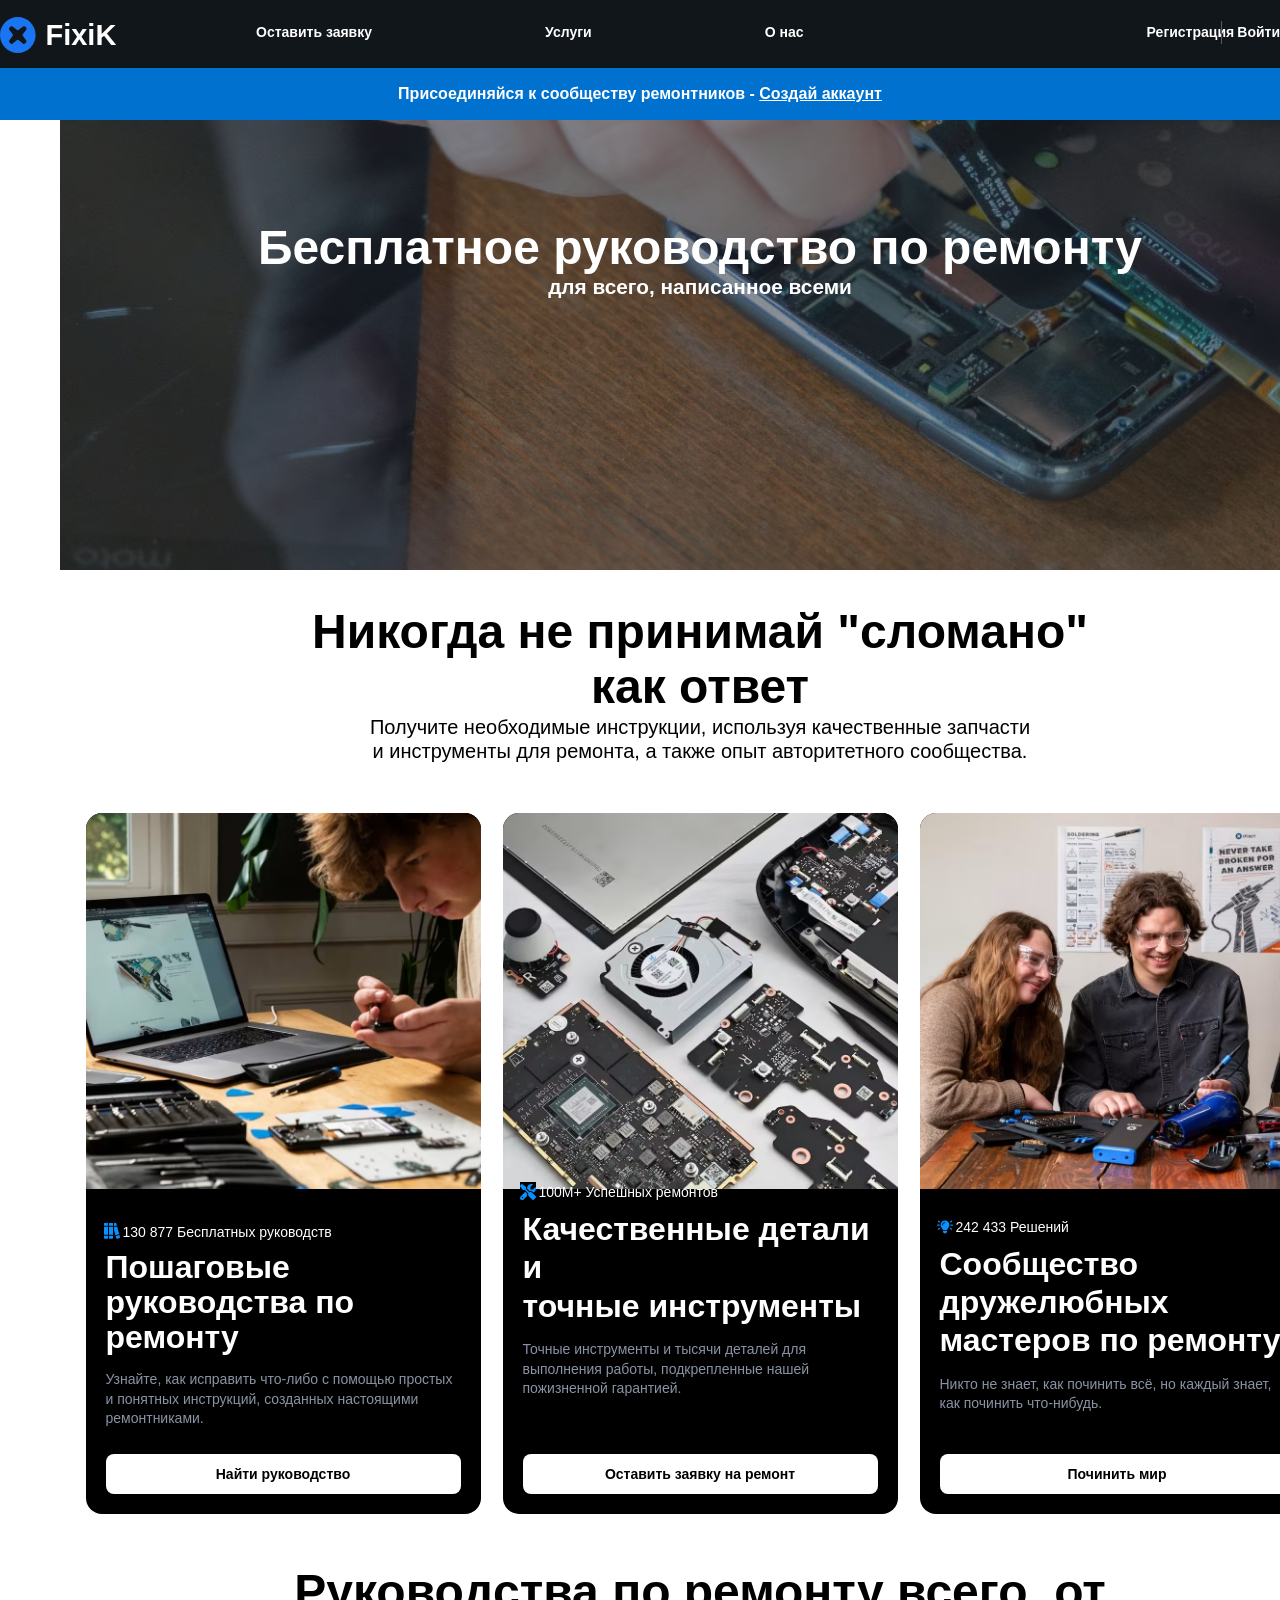
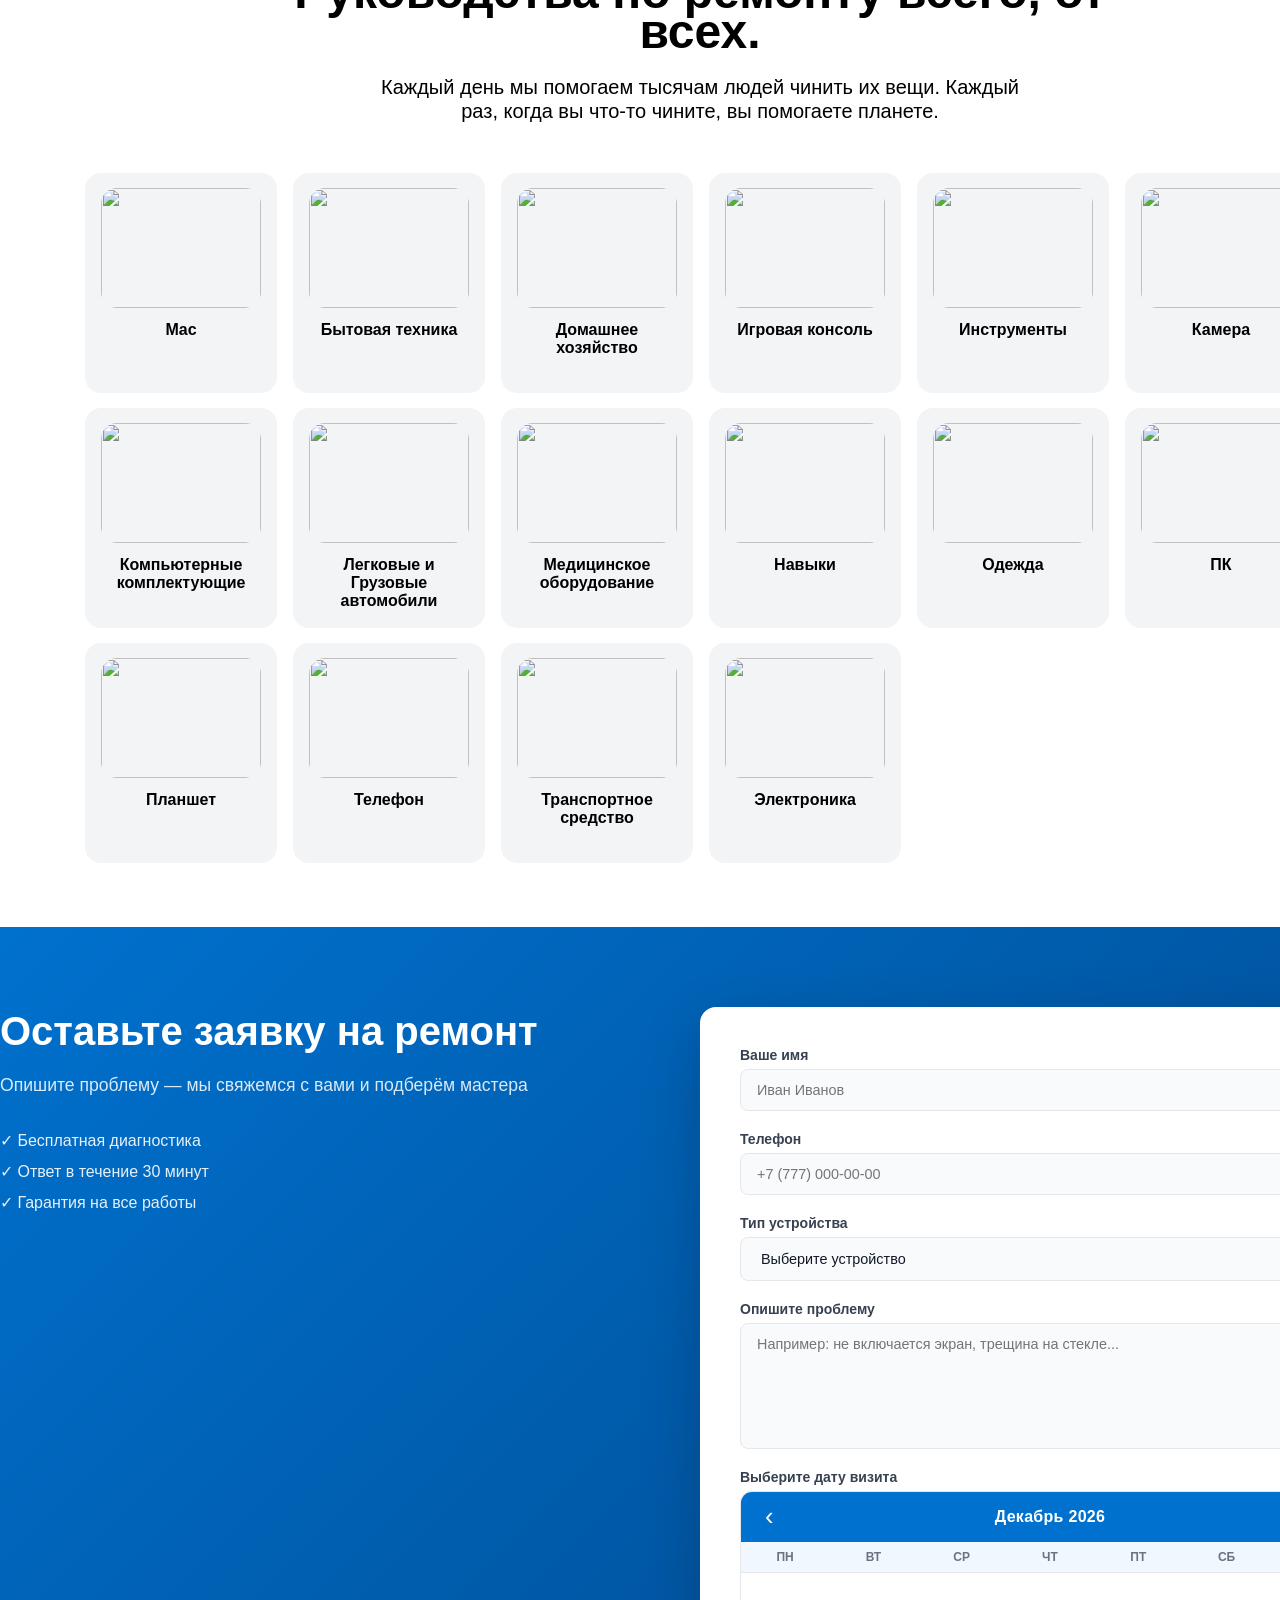
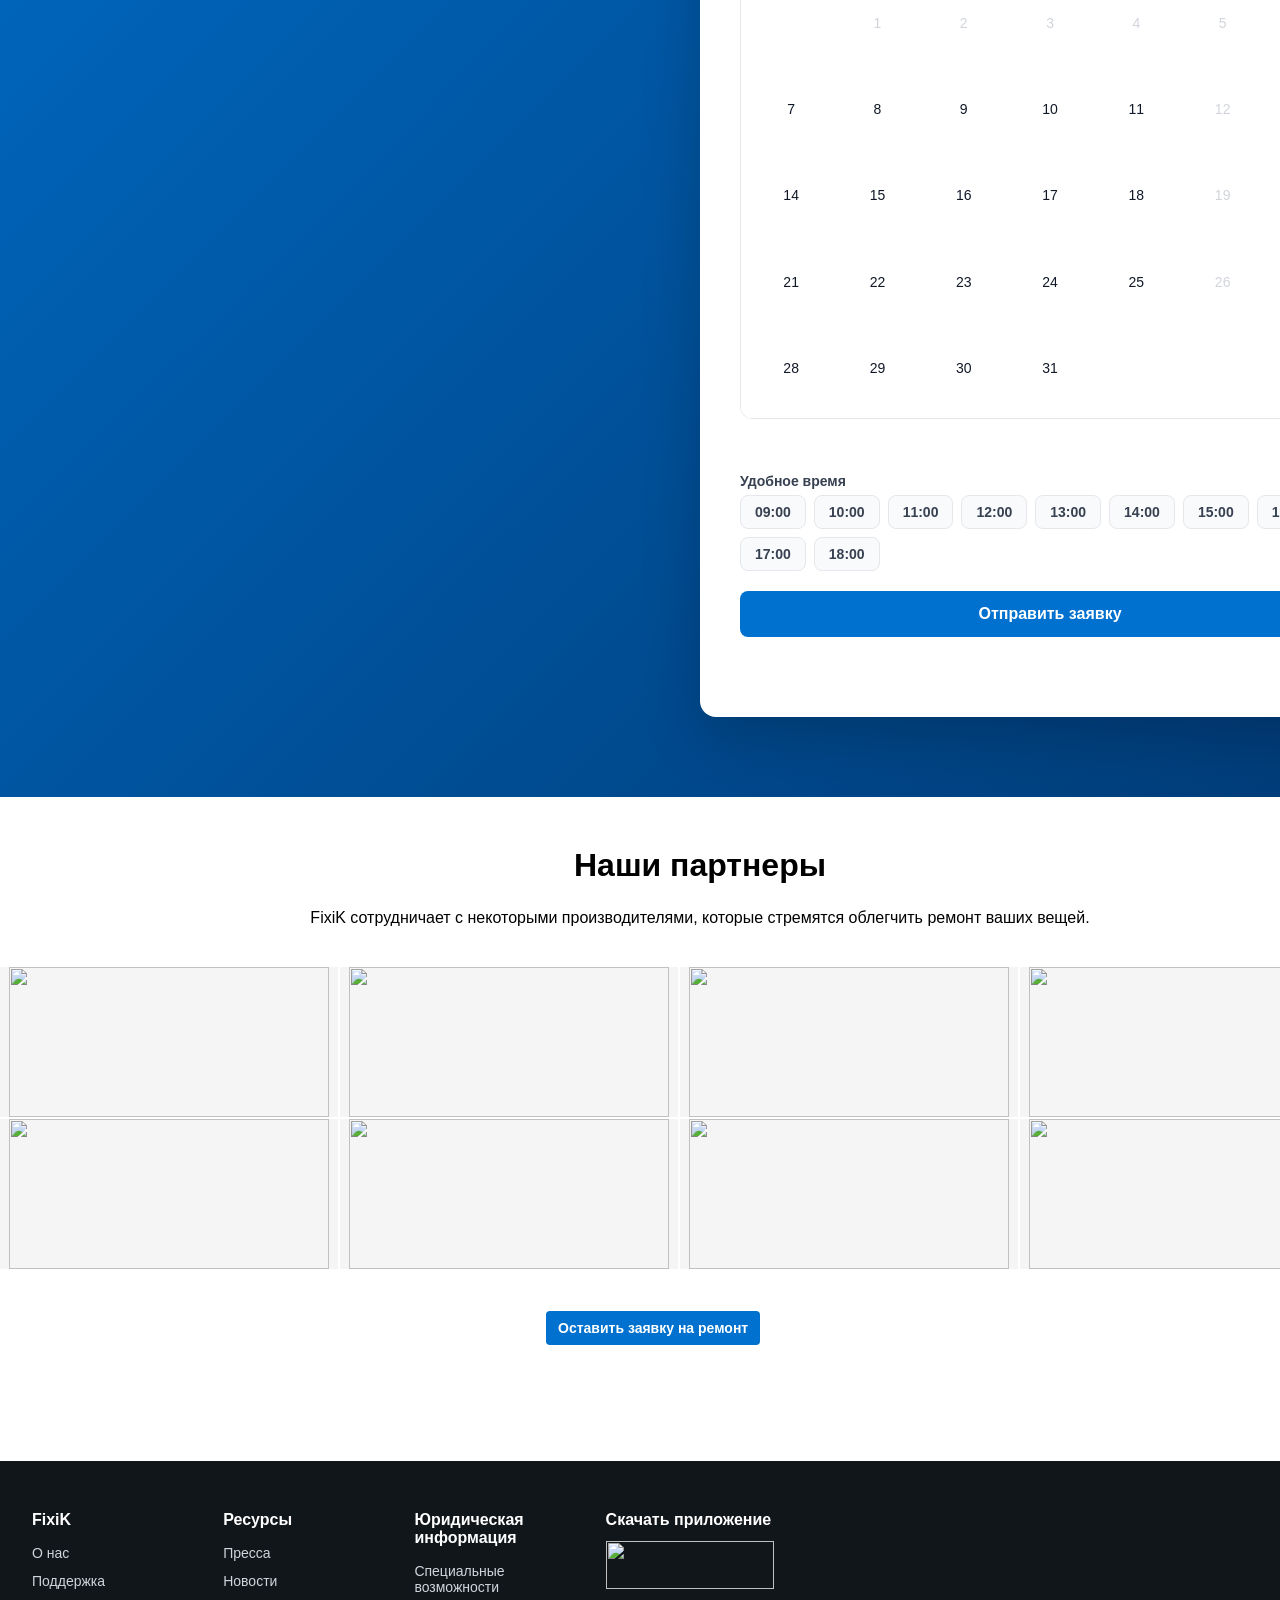
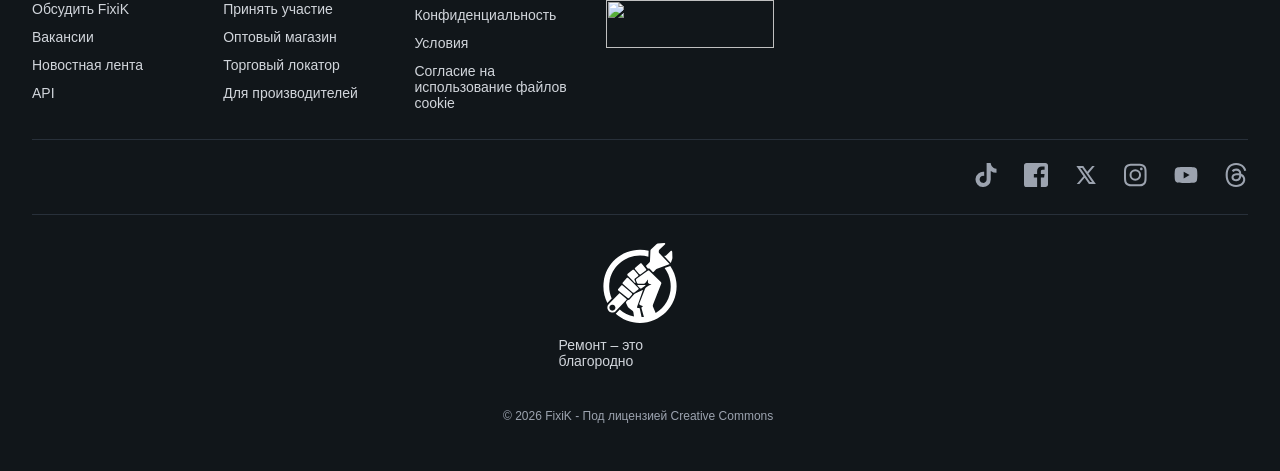
==== commit 4c7f4fab: "Make frontend navigation interactive" ====
--- a/index.html
+++ b/index.html
@@ -11,27 +11,27 @@
     <div class="header">
         <header class="conteiner">
             <img class="llogo" src="images/x.png" alt="">
-            <span class="logo">FixiK</span>
-            <nav>
-                <ul>
-                    <li><a href="#">Оставить заявку</a></li>
-                    <li><a href="#">Услуги</a></li>
-                    <li><a href="#">О нас</a></li>
-                    <li class="active"><a href="#" id="openRegister">Регистрация</a></li>
-                    <li class="active1"><a href="#" id="openLogin">Войти</a></li>
-                </ul>
-            </nav>
+            <a class="logo" href="#top">FixiK</a>
+            <nav>
+                <ul>
+                    <li><a href="#request">Оставить заявку</a></li>
+                    <li><a href="#guides">Услуги</a></li>
+                    <li><a href="#about">О нас</a></li>
+                    <li class="active"><a href="#" id="openRegister">Регистрация</a></li>
+                    <li class="active1"><a href="#" id="openLogin">Войти</a></li>
+                </ul>
+            </nav>
         </header>
     </div>
     <div class="login" id="authBanner"><p>Присоединяйся к сообществу ремонтников - <a href="#" id="openTopRegister">Создай аккаунт</a></p></div>
-    <div class="hero conteiner">
+    <div class="hero conteiner" id="top">
         <div class="hero--info">
             <h1>Бесплатное руководство по ремонту</h1>
             <h3>для всего, написанное всеми</h3>
             <img class="" src="images/heroconteiner.png" alt="">
         </div>
     </div>
-    <div class="conteiner trending">
+    <div class="conteiner trending" id="services">
         <h3 class="n">Никогда не принимай "сломано"<br></h3> <h3 class="otvet">как ответ</h3>
         <h1>Получите необходимые инструкции, используя качественные запчасти<br> <h2>и инструменты для ремонта, а также опыт авторитетного сообщества. </h2></h1>
         <div class="info">
@@ -41,7 +41,7 @@
                     <div class="small-text"><img class="book" src="images/book.png" alt="">130 877 Бесплатных руководств</div>
                     <h4>Пошаговые<br> руководства по<br> ремонту</h4>
                     <p>Узнайте, как исправить что-либо с помощью простых<br> и понятных инструкций, созданных настоящими<br> ремонтниками.</p>
-                    <div class="button">Найти руководство</div>
+                    <a class="button" href="#guides">Найти руководство</a>
                 </div>
             </div>
             <div class="block-2">
@@ -50,7 +50,7 @@
                     <div class="small-text2"><img class="key" src="images/key.png" alt="">100M+ Успешных ремонтов</div>
                     <h4>Качественные детали и<br> точные инструменты</h4>
                     <p>Точные инструменты и тысячи деталей для<br> выполнения работы, подкрепленные нашей<br> пожизненной гарантией.</p>
-                    <div class="button">Делайте покупки в нашем магазине</div>
+                    <a class="button" href="#request">Оставить заявку на ремонт</a>
                 </div>
             </div>
             <div class="block-3">
@@ -59,12 +59,12 @@
                     <div class="small-text3"><img class="lamp" src="images/lamp.png" alt="">242 433 Решений</div>
                     <h4>Сообщество<br> дружелюбных<br> мастеров по ремонту</h4>
                     <p>Никто не знает, как починить всё, но каждый знает, как починить что-нибудь.</p>
-                    <div class="button">Починить мир</div>
+                    <a class="button" href="#about">Починить мир</a>
                 </div>
             </div>  
         </div>
     </div>
-    <div class="tutorials conteiner">
+    <div class="tutorials conteiner" id="guides">
         <h3 class="r">Руководства по ремонту всего, от<br></h3> <h3 class="all">всех.</h3>
         <h1>Каждый день мы помогаем тысячам людей чинить их вещи. Каждый<br> <h2>раз, когда вы что-то чините, вы помогаете планете.</h2></h1>
         <div class="allblocks">
@@ -140,7 +140,7 @@
         </div>
     </div>
     </div>
-    <div class="request-section">
+    <div class="request-section" id="request">
         <div class="request-container conteiner">
             <div class="request-text">
                 <h2>Оставьте заявку на ремонт</h2>
@@ -216,38 +216,38 @@
         </div>
     </div>
 
-    <div class="partners conteiner">
+    <div class="partners conteiner" id="about">
         <h3>Наши партнеры</h3>
         <h1>FixiK сотрудничает с некоторыми производителями, которые стремятся облегчить ремонт ваших вещей.</h1>
         <div class="partnersblocks">
-            <a class="partblock" href="">
+            <a class="partblock" href="https://store.google.com/repair" target="_blank" rel="noopener">
                 <img src="https://assets.cdn.ifixit.com/static/images/partners/google.png" alt="">
             </a>
-            <a class="partblock" href="">
+            <a class="partblock" href="https://www.valvesoftware.com/" target="_blank" rel="noopener">
                 <img src="https://assets.cdn.ifixit.com/static/images/partners/valve.png" alt="">
             </a>
-            <a class="partblock" href="">
+            <a class="partblock" href="https://support.lenovo.com/" target="_blank" rel="noopener">
                 <img src="https://assets.cdn.ifixit.com/static/images/partners/lenovo.png" alt="">
             </a>
-            <a class="partblock" href="">
+            <a class="partblock" href="https://support.microsoft.com/" target="_blank" rel="noopener">
                 <img src="https://assets.cdn.ifixit.com/static/images/partners/microsoft.png" alt="">
             </a>
         </div>
         <div class="partnersblocks2">
-            <a href="" class="partblock">
+            <a href="https://www.motorola.com/" class="partblock" target="_blank" rel="noopener">
                 <img src="https://assets.cdn.ifixit.com/static/images/partners/motorola.png" alt="">
             </a>
-            <a href="" class="partblock">
+            <a href="https://support.hp.com/" class="partblock" target="_blank" rel="noopener">
                 <img src="https://assets.cdn.ifixit.com/static/images/partners/hp.png" alt="">
             </a>
-            <a href="" class="partblock">
+            <a href="https://www.polaroid.com/" class="partblock" target="_blank" rel="noopener">
                 <img src="https://assets.cdn.ifixit.com/static/images/partners/polaroid-transparent.png" alt="">
             </a>
-            <a href="" class="partblock">
+            <a href="https://www.patagonia.com/repairs/" class="partblock" target="_blank" rel="noopener">
                 <img src="https://assets.cdn.ifixit.com/static/images/partners/patagonia.png" alt="">
             </a>
         </div>
-        <a href="" class="buttonpart">Просмотреть все совмесные действия</a>
+        <a href="#request" class="buttonpart">Оставить заявку на ремонт</a>
     </div>
     <div class="footer conteiner">
         <div class="footerobj">
@@ -255,62 +255,62 @@
                 <ul class="col1">
                     <p>FixiK</p>
                     <li class="listtext">
-                        <a href="">О нас</a>
-                    </li>
-                    <li class="listtext">
-                        <a href="">Поддержка</a>
-                    </li>
-                    <li class="listtext">
-                        <a href="">Обсудить FixiK</a>
-                    </li>
-                    <li class="listtext">
-                        <a href="">Вакансии</a>
-                    </li>
-                    <li class="listtext">
-                        <a href="">Новостная лента</a>
-                    </li>
-                    <li class="listtext">
-                        <a href="">API</a>
+                        <a href="#about">О нас</a>
+                    </li>
+                    <li class="listtext">
+                        <a href="#request">Поддержка</a>
+                    </li>
+                    <li class="listtext">
+                        <a href="#guides">Обсудить FixiK</a>
+                    </li>
+                    <li class="listtext">
+                        <a href="#about">Вакансии</a>
+                    </li>
+                    <li class="listtext">
+                        <a href="#services">Новостная лента</a>
+                    </li>
+                    <li class="listtext">
+                        <a href="https://fixik-vmi0.onrender.com/docs" target="_blank" rel="noopener">API</a>
                     </li>
                 </ul>
                 <ul class="col2">
                     <p>Ресурсы</p>
                     <li class="listtext">
-                        <a href="">Пресса</a>
-                    </li>
-                    <li class="listtext">
-                        <a href="">Новости</a>
-                    </li>
-                    <li class="listtext">
-                        <a href="">Принять участие</a>
-                    </li>
-                    <li class="listtext">
-                        <a href="">Оптовый магазин</a>
-                    </li>
-                    <li class="listtext">
-                        <a href="">Торговый локатор</a>
-                    </li>
-                    <li class="listtext">
-                        <a href="">Для производителей</a>
+                        <a href="#about">Пресса</a>
+                    </li>
+                    <li class="listtext">
+                        <a href="#services">Новости</a>
+                    </li>
+                    <li class="listtext">
+                        <a href="#request">Принять участие</a>
+                    </li>
+                    <li class="listtext">
+                        <a href="#request">Оптовый магазин</a>
+                    </li>
+                    <li class="listtext">
+                        <a href="#request">Торговый локатор</a>
+                    </li>
+                    <li class="listtext">
+                        <a href="#about">Для производителей</a>
                     </li>
                 </ul>
                 <ul class="col3">
                     <p>Юридическая<br>информация</p>
                     <li class="listtext">
-                        <a href="">Специальные<br>возможности</a>
-                    </li>
-                    <li class="listtext">
-                        <a href="">Конфиденциальность</a>
-                    </li>
-                    <li class="listtext">
-                        <a href="">Условия</a>
-                    </li>
-                    <li class="listtext">
-                        <a href="">Согласие на<br> использование файлов<br> cookie</a>
+                        <a href="#guides">Специальные<br>возможности</a>
+                    </li>
+                    <li class="listtext">
+                        <a href="#top">Конфиденциальность</a>
+                    </li>
+                    <li class="listtext">
+                        <a href="#top">Условия</a>
+                    </li>
+                    <li class="listtext">
+                        <a href="#top">Согласие на<br> использование файлов<br> cookie</a>
                     </li>
                 </ul>
                 <ul class="col4">
-                    <p><a href="#">Скачать приложение</a></p>
+                    <p><a href="https://www.apple.com/app-store/" target="_blank" rel="noopener">Скачать приложение</a></p>
                     <div class="flexjust">
                         <a href="https://www.apple.com/app-store/"><img class="apple" src="https://assets.cdn.ifixit.com/static/images/app-landing/download-on-the-app-store-apple-logo-svgrepo-com.svg" alt=""></a>
                         <a href="https://play.google.com"><img src="https://assets.cdn.ifixit.com/static/images/app-landing/GetItOnGooglePlay_Badge_Web_color_English-01_fixed.svg" alt=""></a>
@@ -326,11 +326,11 @@
                 <a href="https://www.threads.com"><svg aria-label="Threads" viewBox="0 0 192 192" xmlns="http://www.w3.org/2000/svg" fill="currentColor" focusable="false" class="chakra-icon css-6ey7w3"><path class="x19hqcy" d="M141.537 88.9883C140.71 88.5919 139.87 88.2104 139.019 87.8451C137.537 60.5382 122.616 44.905 97.5619 44.745C97.4484 44.7443 97.3355 44.7443 97.222 44.7443C82.2364 44.7443 69.7731 51.1409 62.102 62.7807L75.881 72.2328C81.6116 63.5383 90.6052 61.6848 97.2286 61.6848C97.3051 61.6848 97.3819 61.6848 97.4576 61.6855C105.707 61.7381 111.932 64.1366 115.961 68.814C118.893 72.2193 120.854 76.925 121.825 82.8638C114.511 81.6207 106.601 81.2385 98.145 81.7233C74.3247 83.0954 59.0111 96.9879 60.0396 116.292C60.5615 126.084 65.4397 134.508 73.775 140.011C80.8224 144.663 89.899 146.938 99.3323 146.423C111.79 145.74 121.563 140.987 128.381 132.296C133.559 125.696 136.834 117.143 138.28 106.366C144.217 109.949 148.617 114.664 151.047 120.332C155.179 129.967 155.42 145.8 142.501 158.708C131.182 170.016 117.576 174.908 97.0135 175.059C74.2042 174.89 56.9538 167.575 45.7381 153.317C35.2355 139.966 29.8077 120.682 29.6052 96C29.8077 71.3178 35.2355 52.0336 45.7381 38.6827C56.9538 24.4249 74.2039 17.11 97.0132 16.9405C119.988 17.1113 137.539 24.4614 149.184 38.788C154.894 45.8136 159.199 54.6488 162.037 64.9503L178.184 60.6422C174.744 47.9622 169.331 37.0357 161.965 27.974C147.036 9.60668 125.202 0.195148 97.0695 0H96.9569C68.8816 0.19447 47.2921 9.6418 32.7883 28.0793C19.8819 44.4864 13.2244 67.3157 13.0007 95.9325L13 96L13.0007 96.0675C13.2244 124.684 19.8819 147.514 32.7883 163.921C47.2921 182.358 68.8816 191.806 96.9569 192H97.0695C122.03 191.827 139.624 185.292 154.118 170.811C173.081 151.866 172.51 128.119 166.26 113.541C161.776 103.087 153.227 94.5962 141.537 88.9883ZM98.4405 129.507C88.0005 130.095 77.1544 125.409 76.6196 115.372C76.2232 107.93 81.9158 99.626 99.0812 98.6368C101.047 98.5234 102.976 98.468 104.871 98.468C111.106 98.468 116.939 99.0737 122.242 100.233C120.264 124.935 108.662 128.946 98.4405 129.507Z"></path></svg></a>
             </div>
             <div class="manifest">
-                <a href="#"><svg fill="none" height="80" viewBox="0 0 74 80" width="74" xmlns="http://www.w3.org/2000/svg"><path d="m34.9624 33.244c.5147-.3861.5576-1.0724.1716-1.5443l-4.0322-4.6327c-.4289-.4718-1.1582-.5147-1.63-.1287l-4.7614 3.9035c-.4719.3861-.5148 1.0724-.0858 1.5443l6.7346 6.9919c.4289.429.9008.6863 1.0724.5148.1287-.1716.0429-.7293-.2145-1.3298l-.6863-1.4584c-.2574-.5577-.0429-1.3298.4289-1.7159zm-16.9008 9.5228-2.8311 3.26c-.429.4719-.3432 1.1582.1287 1.5442l9.3512 7.3781c.4718.386 1.244.3002 1.63-.1716l2.5308-2.9598c.3861-.4719.3432-1.2011-.1286-1.5871l-9.0939-7.6354c-.4718-.3432-1.201-.3003-1.5871.1716zm5.6193-7.7641-3.8606 4.4611c-.4289.4719-.3432 1.2011.1287 1.5871l9.6944 8.4933c.4718.429 1.2439.429 1.7587.0429l3.8177-3.0884c.4718-.3861.5147-1.0724.0858-1.5014l-10.0805-10.0375c-.4289-.429-1.1152-.429-1.5442.0429zm-11.3673 28.9973c-.2145-.9866-.9008-1.7158-1.7158-2.1019-.5577-.2573-1.20109-.3002-1.84452-.1716-.9008.2145-1.63002.7722-2.01608 1.5443-.30027.6005-.42896 1.2868-.25738 2.0161.17159.8579.72923 1.5013 1.41555 1.9303.64344.386 1.41555.5147 2.18763.3431.7722-.1716 1.4585-.6434 1.8445-1.2868.3861-.6435.5577-1.4585.3861-2.2735zm.1716 4.3753s-.815.6864-1.5442.9008c-.98664.3432-2.05903.3432-3.08852.0429-.68633-.2144-1.32976-.6005-1.8874-1.1152-.77212-.7293-1.24397-1.6301-1.45845-2.5738-.12868-.5576-.17158-1.1153-.08579-1.7158.08579-.5147.21448-1.0724.47185-1.5442.21448-.3861.42896-.6864.42896-.6864.21448-.2573.51474-.6434.77212-.8579l10.03753-10.3378c.2145-.2144.6005-.2573.8579-.0429l6.563 5.4478c.2574.2144.2574.5576.0429.7721l-10.2949 10.9383c-.2145.2145-.6005.5577-.815.7721zm26.1662-23.0777 3.5174-2.5308c.5148-.3432.429-.6864-.2144-.6864l-6.9491-.0858c-.6434 0-.7721.3432-.3432.8151l2.2735 2.3592c.4289.429 1.2011.5147 1.7158.1287zm4.5898-21.8767 1.3727 1.7158c.2145.2574.6005.3861.9008.3432l.2574-.0429c.3002-.0429.7292.0858.9436.3003l3.0456 3.1742c.2145.2145.5577.2145.7721 0l2.5738-2.6595c.2144-.2145.6434-.5147.9437-.6005l12.1823-4.3325c.3002-.0858.3431-.386.1287-.6005l-10.2521-10.76676c-.2144-.21447-.386-.68633-.3431-.98659l.0858-1.28687c0-.30026.2145-.72922.4289-.9437l5.8338-5.53351c.2145-.214475.2574-.557638 0-.815011-.2145-.214477-.6434-.386059-.9437-.386059l-6.4772.557641c-.3003.042895-.7721.214477-.9866.428954l-5.8338 5.576405c-.2144.21448-.4289.64343-.4289.9437l-.4719 10.6381c0 .3002-.2145.7721-.4289.9866l-3.2601 3.4316c-.2145.2574-.2574.6434-.0429.8579zm18.3593-10.5523c-.3003 0-.3861.1716-.1716.3861l6.0053 6.3914c.2145.2145.4719.1716.5577-.1287l1.244-3.5603c.0857-.3003.1715-.7721.1715-1.1153l-.1715-5.96244c0-.30027-.1716-.77212-.429-.9866l-.0429-.04289c-.2145-.21448-.5576-.21448-.815 0l-4.933 4.67563c-.2145.2144-.6863.386-.9866.386zm-23.8499 18.4022 5.0617-3.6461c.5147-.3432.6005-1.0724.2144-1.5443l-4.2466-5.319c-.3861-.4719-1.1153-.5576-1.5871-.1716l-4.9759 4.0751c-.4719.386-.5576 1.1153-.1287 1.5871l4.0322 4.7614c.386.5148 1.1582.6005 1.63.2574zm-31.57104 12.0965c0-16.9866 13.81234-30.8418 30.84184-30.8418 2.874 0 5.7051.386 8.3646 1.1581l.2574-5.91953c-2.7453-.68632-5.6622-1.02949-8.622-1.02949-20.2038 0-36.632728 16.42892-36.632728 36.63272 0 5.9625 1.415548 11.5818 3.946378 16.5576l4.33244-4.4182c-1.58713-3.7319-2.48793-7.8499-2.48793-12.1394zm67.43164 0c0 20.2037-16.429 36.6327-36.6327 36.6327-9.3083 0-17.8016-3.4745-24.2359-9.2225l3.9892-4.2038c3.9893 3.4746 8.8794 5.9625 14.2842 7.0349l-.5576-3.9035c-.0858-.6005-.5577-1.4584-1.0295-1.8445l-3.5174-2.9598c-.4719-.3861-1.1153-1.2011-1.3727-1.7587l-1.3726-2.7882c-.2574-.5577-.1716-1.4156.2573-1.8874l.6006-.6863c.4289-.4719 1.0295-.8151 1.3726-.7293.3432.0858.9437-.2573 1.3727-.7292l4.1608-4.8472c.429-.4718 1.2011-1.0724 1.7587-1.3297l6.3915-3.0027c.5576-.2574.8579 0 .6434.6005l-5.6193 16c-.2145.6006.0858 1.1582.6863 1.244.6006.0858 1.244.0858 1.4585 0 .2144-.0858.4718.3003.6005.9008l1.7158 8.2359c.815-.0429 1.5871-.1287 2.3593-.2144l-2.4451-8.622c-.1716-.6006.1716-1.244.7721-1.4585l.2574-.0858c.6006-.2144.6006-.5576.0429-.7721l-2.5737-1.0295c-.5577-.2573-.8579-.9008-.6434-1.5013l5.6193-14.4129c.2144-.6005.815-1.3726 1.3297-1.7158l2.1877-1.63c.5147-.3861 1.4155-.815 2.0161-.9866l.3002-.0858c.6006-.1716.6006-.3861-.0429-.5148l-1.1152-.2144c-.6006-.1287-1.2869-.4719-1.4585-.7722-.1716-.3002-.3003-1.0723-.2574-1.6729l.0858-1.0295c.0429-.6434-.2144-.7292-.6005-.2145l-1.8874 2.5738c-.3861.5147-1.2011.9008-1.8016.9437l-5.1904.0429c-.6434 0-1.3297-.4719-1.5442-1.0295l-.9437-2.2735c-.2574-.5576 0-1.3297.5147-1.7158l11.1958-7.9357c.5147-.3431 1.2868-.3002 1.7587.1287l11.3244 11.0671c.4289.4289.6434 1.2868.386 1.8445l-8.2359 20.9329c-.2145.6006-.2145 1.5443.0429 2.1019l2.6595 6.0054c9.0081-5.4048 15.0563-15.2279 15.0563-26.4665 0-6.9062-2.2734-13.2976-6.134-18.4451l5.6622-2.016c4.0321 5.7908 6.3485 12.8257 6.3485 20.4182z" fill="#fff"></path></svg></a>
+                <a href="#top"><svg fill="none" height="80" viewBox="0 0 74 80" width="74" xmlns="http://www.w3.org/2000/svg"><path d="m34.9624 33.244c.5147-.3861.5576-1.0724.1716-1.5443l-4.0322-4.6327c-.4289-.4718-1.1582-.5147-1.63-.1287l-4.7614 3.9035c-.4719.3861-.5148 1.0724-.0858 1.5443l6.7346 6.9919c.4289.429.9008.6863 1.0724.5148.1287-.1716.0429-.7293-.2145-1.3298l-.6863-1.4584c-.2574-.5577-.0429-1.3298.4289-1.7159zm-16.9008 9.5228-2.8311 3.26c-.429.4719-.3432 1.1582.1287 1.5442l9.3512 7.3781c.4718.386 1.244.3002 1.63-.1716l2.5308-2.9598c.3861-.4719.3432-1.2011-.1286-1.5871l-9.0939-7.6354c-.4718-.3432-1.201-.3003-1.5871.1716zm5.6193-7.7641-3.8606 4.4611c-.4289.4719-.3432 1.2011.1287 1.5871l9.6944 8.4933c.4718.429 1.2439.429 1.7587.0429l3.8177-3.0884c.4718-.3861.5147-1.0724.0858-1.5014l-10.0805-10.0375c-.4289-.429-1.1152-.429-1.5442.0429zm-11.3673 28.9973c-.2145-.9866-.9008-1.7158-1.7158-2.1019-.5577-.2573-1.20109-.3002-1.84452-.1716-.9008.2145-1.63002.7722-2.01608 1.5443-.30027.6005-.42896 1.2868-.25738 2.0161.17159.8579.72923 1.5013 1.41555 1.9303.64344.386 1.41555.5147 2.18763.3431.7722-.1716 1.4585-.6434 1.8445-1.2868.3861-.6435.5577-1.4585.3861-2.2735zm.1716 4.3753s-.815.6864-1.5442.9008c-.98664.3432-2.05903.3432-3.08852.0429-.68633-.2144-1.32976-.6005-1.8874-1.1152-.77212-.7293-1.24397-1.6301-1.45845-2.5738-.12868-.5576-.17158-1.1153-.08579-1.7158.08579-.5147.21448-1.0724.47185-1.5442.21448-.3861.42896-.6864.42896-.6864.21448-.2573.51474-.6434.77212-.8579l10.03753-10.3378c.2145-.2144.6005-.2573.8579-.0429l6.563 5.4478c.2574.2144.2574.5576.0429.7721l-10.2949 10.9383c-.2145.2145-.6005.5577-.815.7721zm26.1662-23.0777 3.5174-2.5308c.5148-.3432.429-.6864-.2144-.6864l-6.9491-.0858c-.6434 0-.7721.3432-.3432.8151l2.2735 2.3592c.4289.429 1.2011.5147 1.7158.1287zm4.5898-21.8767 1.3727 1.7158c.2145.2574.6005.3861.9008.3432l.2574-.0429c.3002-.0429.7292.0858.9436.3003l3.0456 3.1742c.2145.2145.5577.2145.7721 0l2.5738-2.6595c.2144-.2145.6434-.5147.9437-.6005l12.1823-4.3325c.3002-.0858.3431-.386.1287-.6005l-10.2521-10.76676c-.2144-.21447-.386-.68633-.3431-.98659l.0858-1.28687c0-.30026.2145-.72922.4289-.9437l5.8338-5.53351c.2145-.214475.2574-.557638 0-.815011-.2145-.214477-.6434-.386059-.9437-.386059l-6.4772.557641c-.3003.042895-.7721.214477-.9866.428954l-5.8338 5.576405c-.2144.21448-.4289.64343-.4289.9437l-.4719 10.6381c0 .3002-.2145.7721-.4289.9866l-3.2601 3.4316c-.2145.2574-.2574.6434-.0429.8579zm18.3593-10.5523c-.3003 0-.3861.1716-.1716.3861l6.0053 6.3914c.2145.2145.4719.1716.5577-.1287l1.244-3.5603c.0857-.3003.1715-.7721.1715-1.1153l-.1715-5.96244c0-.30027-.1716-.77212-.429-.9866l-.0429-.04289c-.2145-.21448-.5576-.21448-.815 0l-4.933 4.67563c-.2145.2144-.6863.386-.9866.386zm-23.8499 18.4022 5.0617-3.6461c.5147-.3432.6005-1.0724.2144-1.5443l-4.2466-5.319c-.3861-.4719-1.1153-.5576-1.5871-.1716l-4.9759 4.0751c-.4719.386-.5576 1.1153-.1287 1.5871l4.0322 4.7614c.386.5148 1.1582.6005 1.63.2574zm-31.57104 12.0965c0-16.9866 13.81234-30.8418 30.84184-30.8418 2.874 0 5.7051.386 8.3646 1.1581l.2574-5.91953c-2.7453-.68632-5.6622-1.02949-8.622-1.02949-20.2038 0-36.632728 16.42892-36.632728 36.63272 0 5.9625 1.415548 11.5818 3.946378 16.5576l4.33244-4.4182c-1.58713-3.7319-2.48793-7.8499-2.48793-12.1394zm67.43164 0c0 20.2037-16.429 36.6327-36.6327 36.6327-9.3083 0-17.8016-3.4745-24.2359-9.2225l3.9892-4.2038c3.9893 3.4746 8.8794 5.9625 14.2842 7.0349l-.5576-3.9035c-.0858-.6005-.5577-1.4584-1.0295-1.8445l-3.5174-2.9598c-.4719-.3861-1.1153-1.2011-1.3727-1.7587l-1.3726-2.7882c-.2574-.5577-.1716-1.4156.2573-1.8874l.6006-.6863c.4289-.4719 1.0295-.8151 1.3726-.7293.3432.0858.9437-.2573 1.3727-.7292l4.1608-4.8472c.429-.4718 1.2011-1.0724 1.7587-1.3297l6.3915-3.0027c.5576-.2574.8579 0 .6434.6005l-5.6193 16c-.2145.6006.0858 1.1582.6863 1.244.6006.0858 1.244.0858 1.4585 0 .2144-.0858.4718.3003.6005.9008l1.7158 8.2359c.815-.0429 1.5871-.1287 2.3593-.2144l-2.4451-8.622c-.1716-.6006.1716-1.244.7721-1.4585l.2574-.0858c.6006-.2144.6006-.5576.0429-.7721l-2.5737-1.0295c-.5577-.2573-.8579-.9008-.6434-1.5013l5.6193-14.4129c.2144-.6005.815-1.3726 1.3297-1.7158l2.1877-1.63c.5147-.3861 1.4155-.815 2.0161-.9866l.3002-.0858c.6006-.1716.6006-.3861-.0429-.5148l-1.1152-.2144c-.6006-.1287-1.2869-.4719-1.4585-.7722-.1716-.3002-.3003-1.0723-.2574-1.6729l.0858-1.0295c.0429-.6434-.2144-.7292-.6005-.2145l-1.8874 2.5738c-.3861.5147-1.2011.9008-1.8016.9437l-5.1904.0429c-.6434 0-1.3297-.4719-1.5442-1.0295l-.9437-2.2735c-.2574-.5576 0-1.3297.5147-1.7158l11.1958-7.9357c.5147-.3431 1.2868-.3002 1.7587.1287l11.3244 11.0671c.4289.4289.6434 1.2868.386 1.8445l-8.2359 20.9329c-.2145.6006-.2145 1.5443.0429 2.1019l2.6595 6.0054c9.0081-5.4048 15.0563-15.2279 15.0563-26.4665 0-6.9062-2.2734-13.2976-6.134-18.4451l5.6622-2.016c4.0321 5.7908 6.3485 12.8257 6.3485 20.4182z" fill="#fff"></path></svg></a>
                 <div><p>Ремонт – это благородно</p></div>
             </div>
             <div class="licence">
-                <span>© 2026 FixiK -&nbsp;<a href="#">Под лицензией Creative Commons</a></span>
+                <span>© 2026 FixiK -&nbsp;<a href="https://creativecommons.org/licenses/" target="_blank" rel="noopener">Под лицензией Creative Commons</a></span>
             </div>
         </div>
     </div>
@@ -384,8 +384,58 @@
     </div>
 </div>
 
-<script>
-    // ===== CALENDAR =====
+<script>
+    // ===== PAGE NAVIGATION =====
+    document.querySelectorAll('a[href^="#"]').forEach(link => {
+        link.addEventListener('click', e => {
+            const targetId = link.getAttribute('href');
+            if (targetId === '#') return;
+            const target = document.querySelector(targetId);
+            if (!target) return;
+            e.preventDefault();
+            target.scrollIntoView({ behavior: 'smooth', block: 'start' });
+        });
+    });
+
+    const deviceAliases = {
+        'mac': 'Mac',
+        'бытовая техника': 'Бытовая техника',
+        'игровая консоль': 'Игровая консоль',
+        'компьютерные комплектующие': 'ПК',
+        'легковые и грузовые автомобили': 'Другое',
+        'пк': 'ПК',
+        'планшет': 'Планшет',
+        'телефон': 'Телефон',
+        'электроника': 'Другое'
+    };
+
+    document.querySelectorAll('.tutblock').forEach(card => {
+        const title = card.querySelector('p');
+        if (!title) return;
+        card.setAttribute('role', 'button');
+        card.setAttribute('tabindex', '0');
+        card.title = 'Выбрать категорию и оставить заявку';
+
+        const chooseCategory = () => {
+            const normalized = title.textContent.replace(/\s+/g, ' ').trim().toLowerCase();
+            const device = deviceAliases[normalized] || 'Другое';
+            const deviceSelect = document.getElementById('device');
+            if (deviceSelect) {
+                deviceSelect.value = device;
+            }
+            document.getElementById('request').scrollIntoView({ behavior: 'smooth', block: 'start' });
+        };
+
+        card.addEventListener('click', chooseCategory);
+        card.addEventListener('keydown', e => {
+            if (e.key === 'Enter' || e.key === ' ') {
+                e.preventDefault();
+                chooseCategory();
+            }
+        });
+    });
+
+    // ===== CALENDAR =====
     const MONTHS_RU = ['Январь','Февраль','Март','Апрель','Май','Июнь','Июль','Август','Сентябрь','Октябрь','Ноябрь','Декабрь'];
     const DAYS_SHORT = ['Пн','Вт','Ср','Чт','Пт','Сб','Вс'];
 
@@ -695,4 +745,4 @@
     });
 </script>
 </body>
-</html>+</html>
--- a/style.css
+++ b/style.css
@@ -1,10 +1,13 @@
-*{
-    margin: 0;
-    padding: 0;
-    text-rendering: optimizeSpeed;
-    font-size: 16px;
-    font-family: -apple-system, BlinkMacSystemFont, 'Segoe UI', 'Noto Sans', Helvetica, Arial, sans-serif, 'Apple Color Emoji', 'Segoe UI Emoji';
-}
+*{
+    margin: 0;
+    padding: 0;
+    text-rendering: optimizeSpeed;
+    font-size: 16px;
+    font-family: -apple-system, BlinkMacSystemFont, 'Segoe UI', 'Noto Sans', Helvetica, Arial, sans-serif, 'Apple Color Emoji', 'Segoe UI Emoji';
+}
+html{
+    scroll-behavior: smooth;
+}
 .header{
     display: flex;
     justify-content: space-around;
@@ -188,17 +191,19 @@
     position: relative;
     bottom: 5px;
 }
-.button {
-    margin-top: 20px;
-    padding: 12px;
-    text-align: center;
-    background: white;
-    color: black;
-    border-radius: 8px;
-    cursor: pointer;
-    font-size: 14px;
-    font-weight: 600;
-}
+.button {
+    display: block;
+    margin-top: 20px;
+    padding: 12px;
+    text-align: center;
+    background: white;
+    color: black;
+    border-radius: 8px;
+    cursor: pointer;
+    font-size: 14px;
+    font-weight: 600;
+    text-decoration: none;
+}
 .button:hover {
     background: rgb(224, 223, 223);
 }
@@ -344,18 +349,25 @@
     margin-top: 1px;
     padding-bottom: 50px;
 }
-.tutblock{
-    display: flex;
-    flex-direction: column;
-    align-items: center;
-    border-radius: 1rem;
-    background-color: #f3f4f6;
-    width: 192px;
-    height: 220px;
-}
-.tutblock:hover{
-    background-color: #ebeaea;
-}
+.tutblock{
+    display: flex;
+    flex-direction: column;
+    align-items: center;
+    border-radius: 1rem;
+    background-color: #f3f4f6;
+    width: 192px;
+    height: 220px;
+    cursor: pointer;
+    transition: transform .15s ease, background-color .15s ease;
+}
+.tutblock:hover{
+    background-color: #ebeaea;
+    transform: translateY(-2px);
+}
+.tutblock:focus{
+    outline: 2px solid #0071ce;
+    outline-offset: 3px;
+}
 .tutblock img{
     margin-top: 15px;
     border-radius: 1rem;
@@ -975,4 +987,4 @@
     text-decoration: none;
     color: #9ca3af;
     font-size: 12px;
-}+}
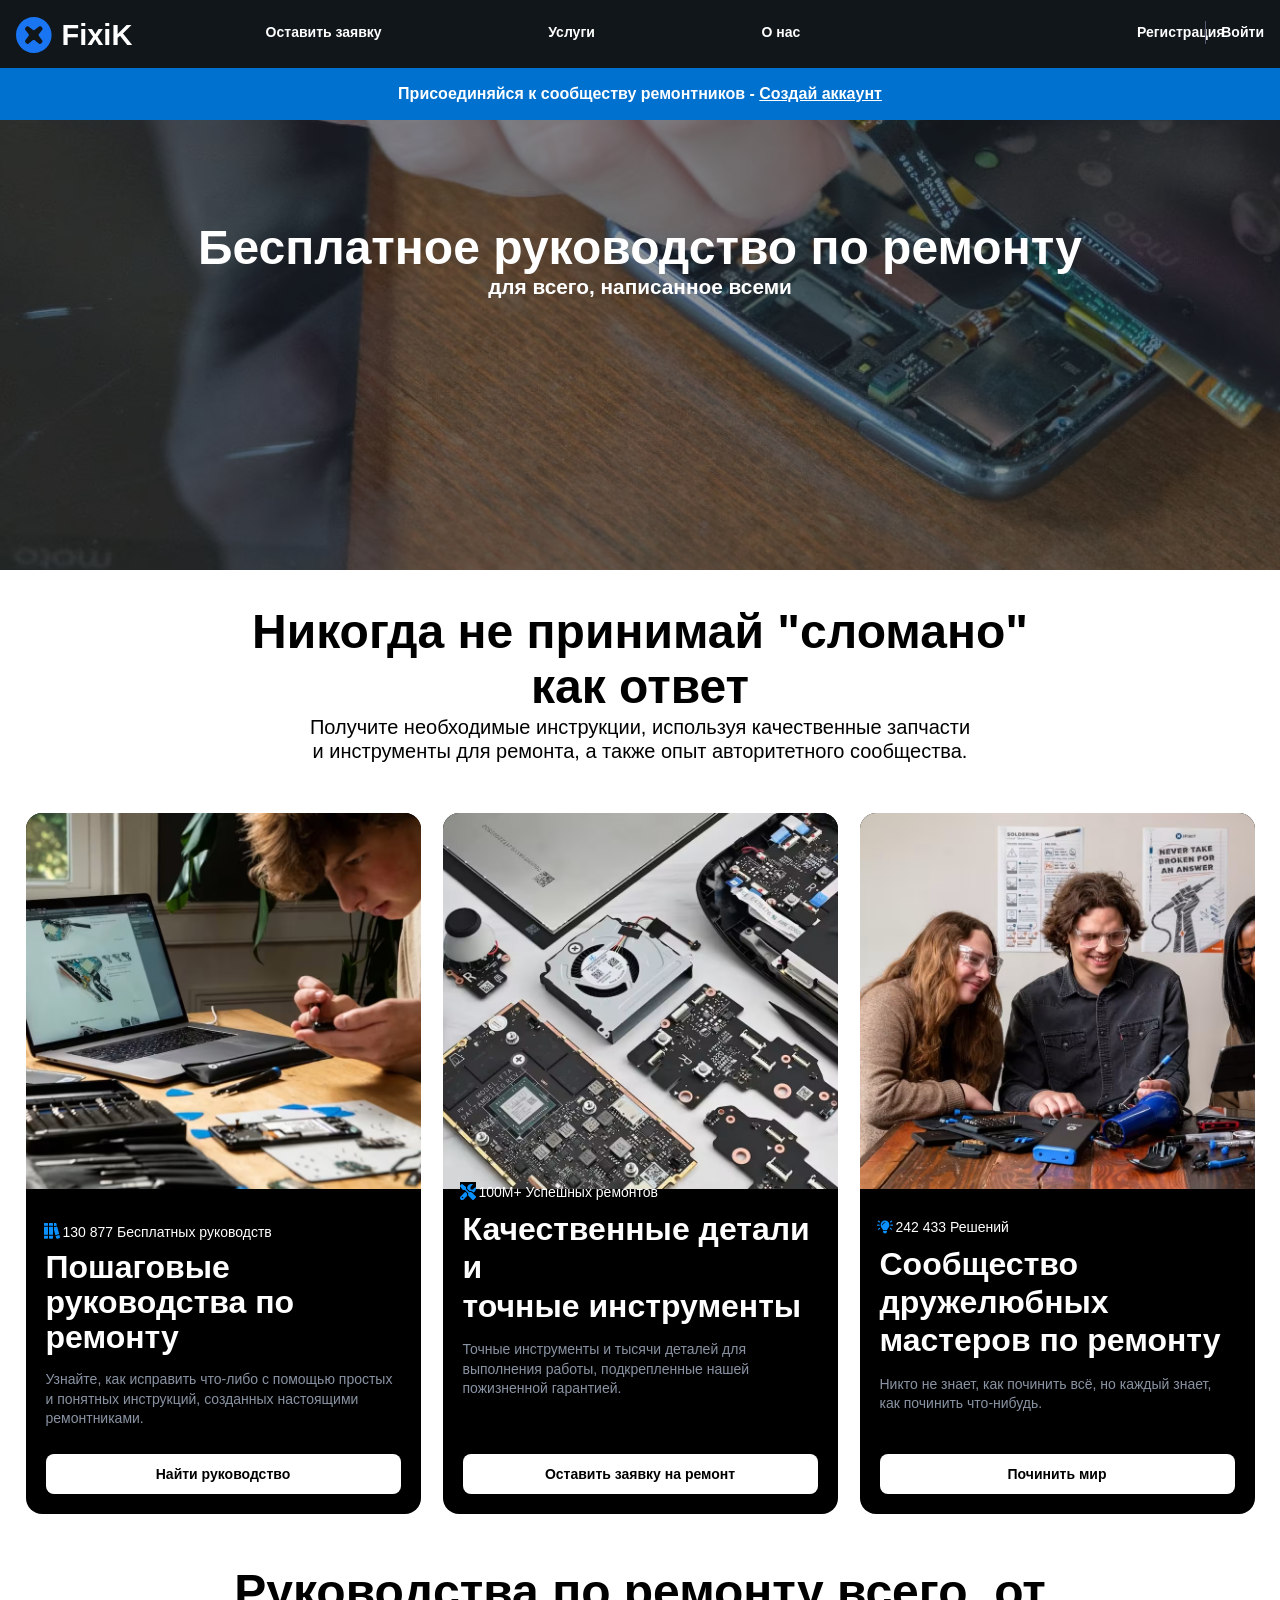
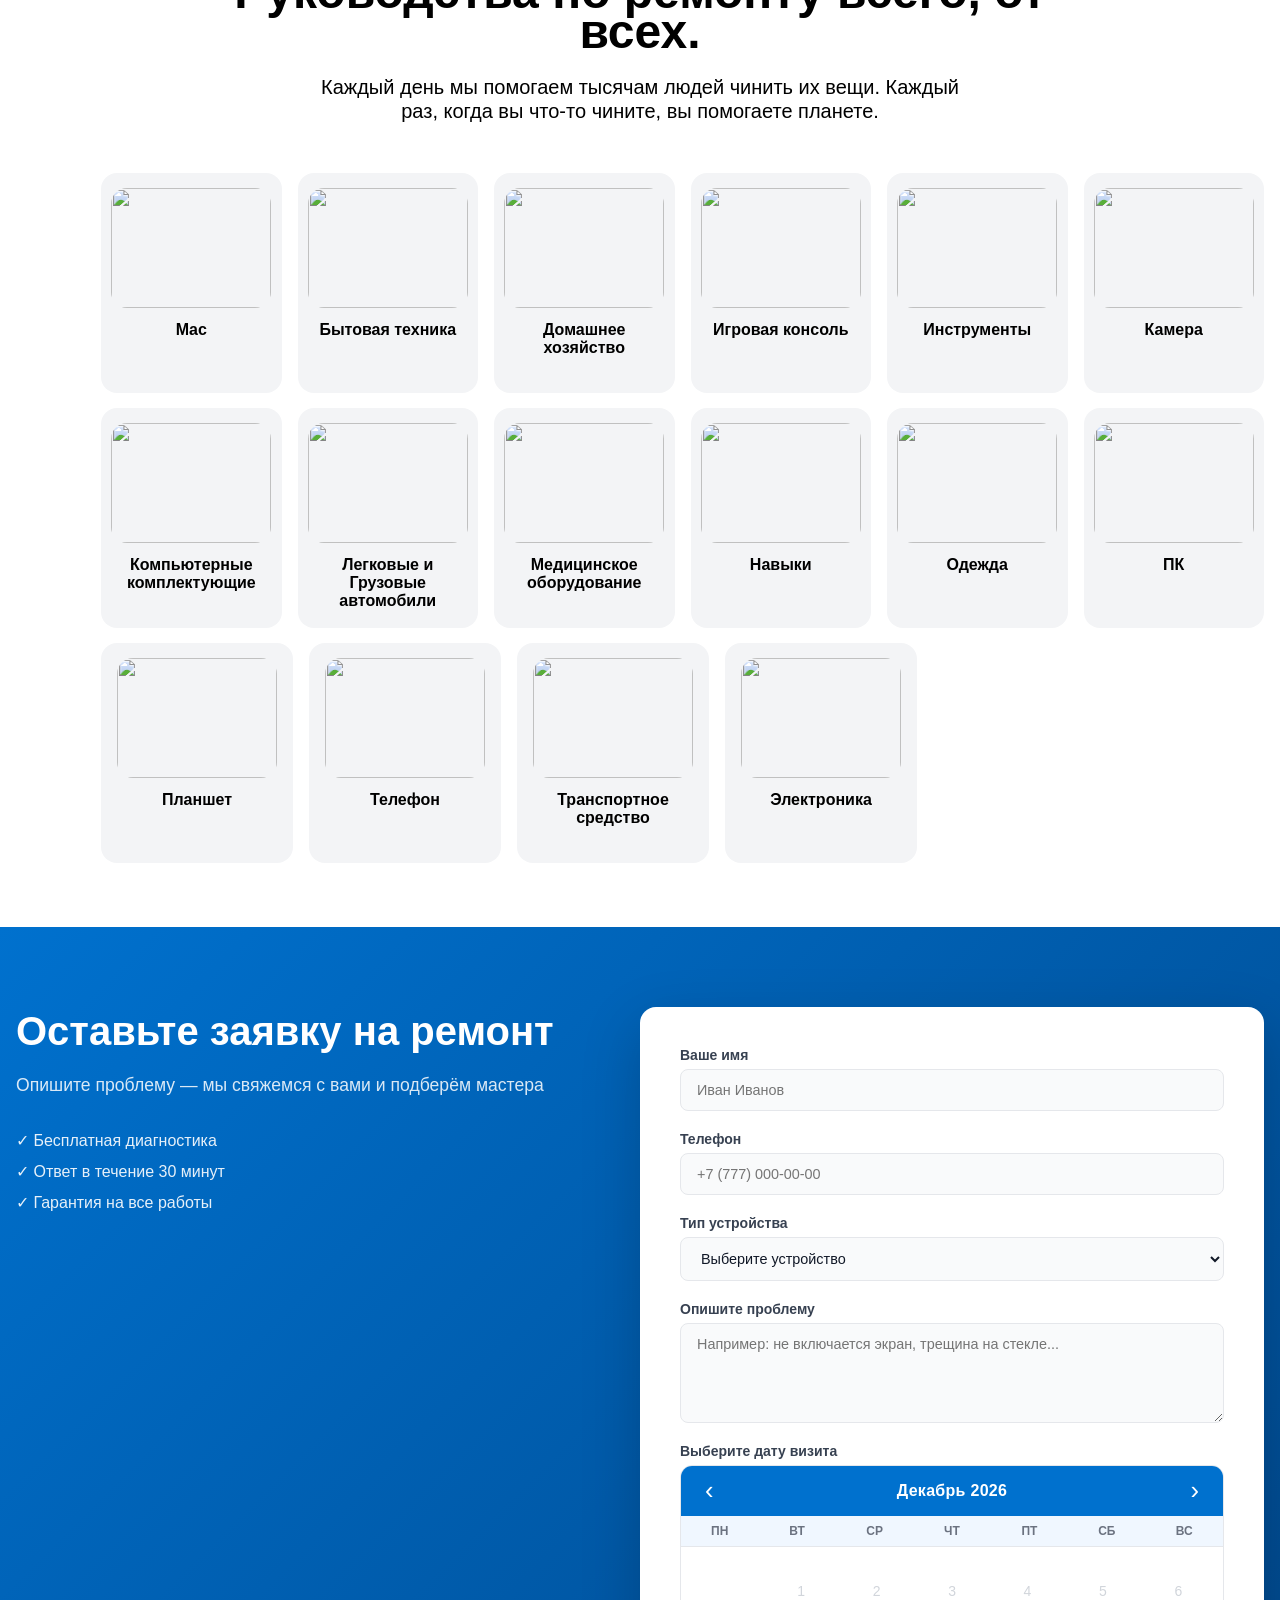
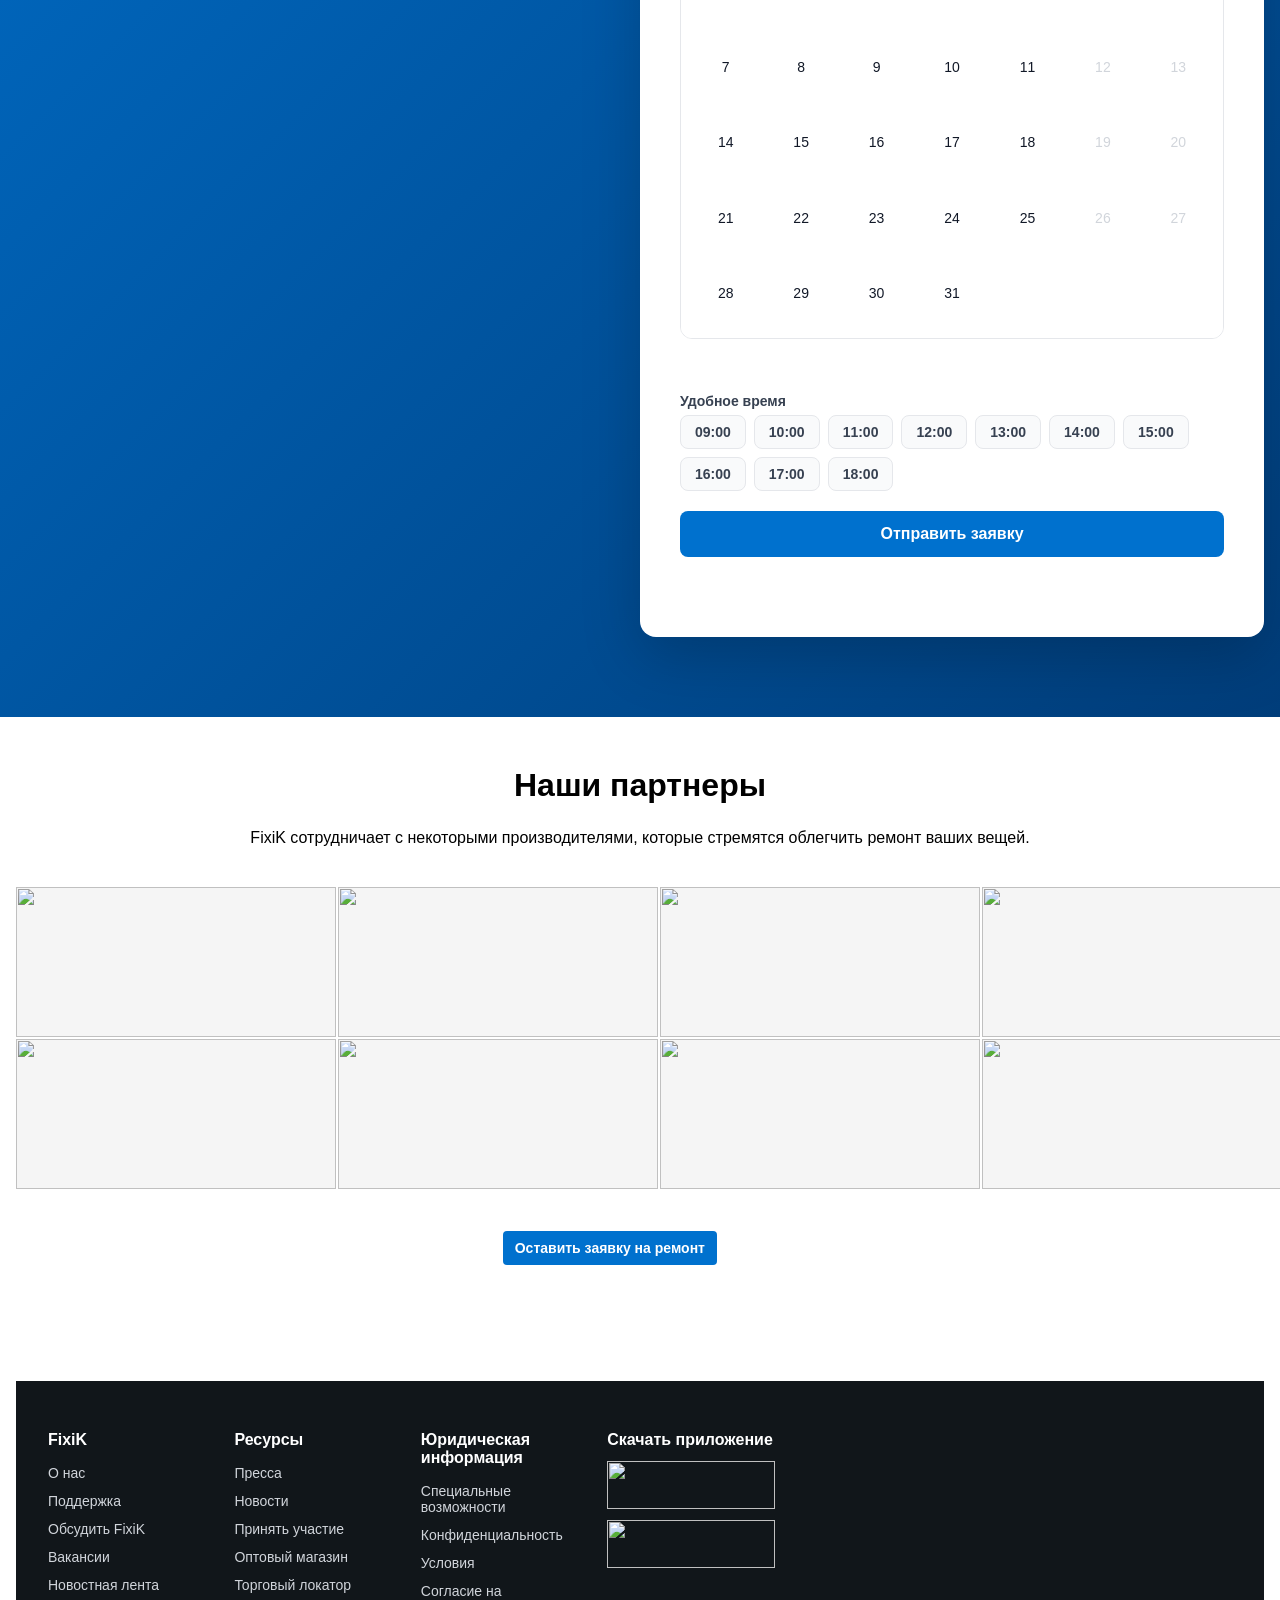
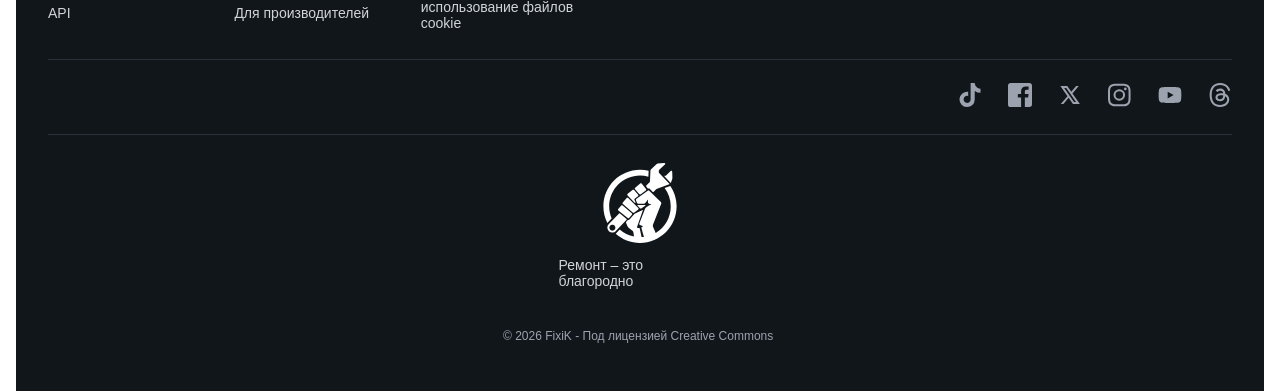
==== commit c7da4d60: "Make site responsive" ====
--- a/index.html
+++ b/index.html
@@ -9,9 +9,14 @@
 <body>
 <div class="wrapper">
     <div class="header">
-        <header class="conteiner">
-            <img class="llogo" src="images/x.png" alt="">
+        <header class="conteiner">
+            <img class="llogo" src="images/x.png" alt="">
             <a class="logo" href="#top">FixiK</a>
+            <button class="menu-toggle" id="menuToggle" type="button" aria-label="Открыть меню" aria-expanded="false">
+                <span></span>
+                <span></span>
+                <span></span>
+            </button>
             <nav>
                 <ul>
                     <li><a href="#request">Оставить заявку</a></li>
@@ -385,7 +390,24 @@
 </div>
 
 <script>
+    const API_BASE_URL = (() => {
+        const localHosts = ['localhost', '127.0.0.1', ''];
+        if (localHosts.includes(window.location.hostname)) {
+            return 'http://127.0.0.1:8000';
+        }
+        return 'https://fixik-vmi0.onrender.com';
+    })();
+
     // ===== PAGE NAVIGATION =====
+    const menuToggle = document.getElementById('menuToggle');
+    const headerNav = document.querySelector('.header nav');
+
+    menuToggle.addEventListener('click', () => {
+        const isOpen = headerNav.classList.toggle('active');
+        menuToggle.classList.toggle('active', isOpen);
+        menuToggle.setAttribute('aria-expanded', String(isOpen));
+    });
+
     document.querySelectorAll('a[href^="#"]').forEach(link => {
         link.addEventListener('click', e => {
             const targetId = link.getAttribute('href');
@@ -393,6 +415,9 @@
             const target = document.querySelector(targetId);
             if (!target) return;
             e.preventDefault();
+            headerNav.classList.remove('active');
+            menuToggle.classList.remove('active');
+            menuToggle.setAttribute('aria-expanded', 'false');
             target.scrollIntoView({ behavior: 'smooth', block: 'start' });
         });
     });
@@ -581,34 +606,67 @@
     initCalendar();
 
     // ===== AUTH MODALS =====
-    const loginModal = document.getElementById('loginModal');
-    const registerModal = document.getElementById('registerModal');
-
-    document.getElementById('openLogin').addEventListener('click', e => { e.preventDefault(); loginModal.classList.add('active'); });
-    document.getElementById('openRegister').addEventListener('click', e => { e.preventDefault(); registerModal.classList.add('active'); });
-    document.getElementById('openTopRegister').addEventListener('click', e => { e.preventDefault(); registerModal.classList.add('active'); });
-    document.getElementById('closeLogin').addEventListener('click', () => loginModal.classList.remove('active'));
-    document.getElementById('closeRegister').addEventListener('click', () => registerModal.classList.remove('active'));
-    document.getElementById('switchToRegister').addEventListener('click', e => { e.preventDefault(); loginModal.classList.remove('active'); registerModal.classList.add('active'); });
-    document.getElementById('switchToLogin').addEventListener('click', e => { e.preventDefault(); registerModal.classList.remove('active'); loginModal.classList.add('active'); });
-    loginModal.addEventListener('click', e => { if (e.target === loginModal) loginModal.classList.remove('active'); });
-    registerModal.addEventListener('click', e => { if (e.target === registerModal) registerModal.classList.remove('active'); });
-
-    function updateNavAuth() {
-        const user = JSON.parse(localStorage.getItem('fixik_user') || 'null');
-        const regBtn = document.getElementById('openRegister');
-        const loginBtn = document.getElementById('openLogin');
-        const authBanner = document.getElementById('authBanner');
-        if (user) {
-            regBtn.textContent = user.name;
-            regBtn.style.pointerEvents = 'none';
-            loginBtn.textContent = 'Выйти';
-            loginBtn.onclick = e => { e.preventDefault(); localStorage.removeItem('fixik_user'); location.reload(); };
-            authBanner.style.display = 'none';
-        } else {
-            authBanner.style.display = '';
-        }
-    }
+    const loginModal = document.getElementById('loginModal');
+    const registerModal = document.getElementById('registerModal');
+    const openLoginLink = document.getElementById('openLogin');
+    const openRegisterLink = document.getElementById('openRegister');
+    const openTopRegisterLink = document.getElementById('openTopRegister');
+
+    function openModal(modal) {
+        modal.classList.add('active');
+    }
+
+    function closeModal(modal) {
+        modal.classList.remove('active');
+    }
+
+    openLoginLink.addEventListener('click', e => {
+        e.preventDefault();
+        const user = JSON.parse(localStorage.getItem('fixik_user') || 'null');
+        if (user) {
+            localStorage.removeItem('fixik_user');
+            updateNavAuth();
+            return;
+        }
+        openModal(loginModal);
+    });
+    openRegisterLink.addEventListener('click', e => {
+        e.preventDefault();
+        if (!JSON.parse(localStorage.getItem('fixik_user') || 'null')) {
+            openModal(registerModal);
+        }
+    });
+    openTopRegisterLink.addEventListener('click', e => { e.preventDefault(); openModal(registerModal); });
+    document.getElementById('closeLogin').addEventListener('click', () => closeModal(loginModal));
+    document.getElementById('closeRegister').addEventListener('click', () => closeModal(registerModal));
+    document.getElementById('switchToRegister').addEventListener('click', e => { e.preventDefault(); closeModal(loginModal); openModal(registerModal); });
+    document.getElementById('switchToLogin').addEventListener('click', e => { e.preventDefault(); closeModal(registerModal); openModal(loginModal); });
+    loginModal.addEventListener('click', e => { if (e.target === loginModal) closeModal(loginModal); });
+    registerModal.addEventListener('click', e => { if (e.target === registerModal) closeModal(registerModal); });
+    document.addEventListener('keydown', e => {
+        if (e.key === 'Escape') {
+            closeModal(loginModal);
+            closeModal(registerModal);
+        }
+    });
+
+    function updateNavAuth() {
+        const user = JSON.parse(localStorage.getItem('fixik_user') || 'null');
+        const authBanner = document.getElementById('authBanner');
+        if (user) {
+            openRegisterLink.textContent = user.name;
+            openRegisterLink.setAttribute('aria-disabled', 'true');
+            openRegisterLink.style.pointerEvents = 'none';
+            openLoginLink.textContent = 'Выйти';
+            authBanner.style.display = 'none';
+        } else {
+            openRegisterLink.textContent = 'Регистрация';
+            openRegisterLink.removeAttribute('aria-disabled');
+            openRegisterLink.style.pointerEvents = '';
+            openLoginLink.textContent = 'Войти';
+            authBanner.style.display = '';
+        }
+    }
     updateNavAuth();
 
     document.getElementById('registerForm').addEventListener('submit', async function(e) {
@@ -619,7 +677,7 @@
         status.className = 'form-status';
         status.textContent = '';
         try {
-            const res = await fetch('https://fixik-vmi0.onrender.com/auth/register', {
+            const res = await fetch(`${API_BASE_URL}/auth/register`, {
                 method: 'POST',
                 headers: { 'Content-Type': 'application/json' },
                 body: JSON.stringify({
@@ -633,7 +691,7 @@
                 localStorage.setItem('fixik_user', JSON.stringify({ name: data.name, email: data.email, token: data.token }));
                 status.className = 'form-status success';
                 status.textContent = 'Аккаунт создан! Добро пожаловать.';
-                setTimeout(() => { registerModal.classList.remove('active'); updateNavAuth(); }, 1000);
+                setTimeout(() => { closeModal(registerModal); updateNavAuth(); }, 1000);
             } else {
                 status.className = 'form-status error';
                 status.textContent = data.detail || 'Ошибка регистрации';
@@ -654,7 +712,7 @@
         status.className = 'form-status';
         status.textContent = '';
         try {
-            const res = await fetch('https://fixik-vmi0.onrender.com/auth/login', {
+            const res = await fetch(`${API_BASE_URL}/auth/login`, {
                 method: 'POST',
                 headers: { 'Content-Type': 'application/json' },
                 body: JSON.stringify({
@@ -667,7 +725,7 @@
                 localStorage.setItem('fixik_user', JSON.stringify({ name: data.name, email: data.email, token: data.token }));
                 status.className = 'form-status success';
                 status.textContent = 'Вход выполнен!';
-                setTimeout(() => { loginModal.classList.remove('active'); updateNavAuth(); }, 800);
+                setTimeout(() => { closeModal(loginModal); updateNavAuth(); }, 800);
             } else {
                 status.className = 'form-status error';
                 status.textContent = data.detail || 'Неверный email или пароль';
@@ -717,7 +775,7 @@
         };
 
         try {
-            const response = await fetch('https://fixik-vmi0.onrender.com/api/requests', {
+            const response = await fetch(`${API_BASE_URL}/api/requests`, {
                 method: 'POST',
                 headers: { 'Content-Type': 'application/json' },
                 body: JSON.stringify(data)
@@ -732,11 +790,12 @@
                 document.getElementById('selectedDateLabel').textContent = '';
                 document.querySelectorAll('.time-slot').forEach(b => b.classList.remove('active'));
                 renderCalendar();
-            } else {
-                throw new Error('Server error');
-            }
-        } catch (err) {
-            status.className = 'form-status error';
+            } else {
+                const error = await response.json().catch(() => null);
+                throw new Error(error?.detail || 'Server error');
+            }
+        } catch (err) {
+            status.className = 'form-status error';
             status.textContent = 'Ошибка отправки. Попробуйте ещё раз или позвоните нам.';
         } finally {
             btn.disabled = false;
--- a/style.css
+++ b/style.css
@@ -983,8 +983,459 @@
     color: #9ca3af;
     font-size: 12px;
 }
-.licence a{
-    text-decoration: none;
-    color: #9ca3af;
-    font-size: 12px;
-}
+.licence a{
+    text-decoration: none;
+    color: #9ca3af;
+    font-size: 12px;
+}
+
+/* === Адаптация под устройства === */
+*, *::before, *::after {
+    box-sizing: border-box;
+}
+
+body {
+    overflow-x: hidden;
+}
+
+img {
+    max-width: 100%;
+}
+
+.conteiner {
+    width: min(1400px, calc(100% - 32px));
+}
+
+.menu-toggle {
+    display: none;
+    width: 44px;
+    height: 44px;
+    border: 0;
+    border-radius: 8px;
+    background: rgba(255,255,255,0.08);
+    cursor: pointer;
+    align-items: center;
+    justify-content: center;
+    flex-direction: column;
+    gap: 5px;
+}
+
+.menu-toggle span {
+    display: block;
+    width: 22px;
+    height: 2px;
+    border-radius: 999px;
+    background: #fff;
+    transition: transform 180ms ease, opacity 180ms ease;
+}
+
+.menu-toggle.active span:nth-child(1) {
+    transform: translateY(7px) rotate(45deg);
+}
+
+.menu-toggle.active span:nth-child(2) {
+    opacity: 0;
+}
+
+.menu-toggle.active span:nth-child(3) {
+    transform: translateY(-7px) rotate(-45deg);
+}
+
+@media (max-width: 1180px) {
+    .header {
+        height: auto;
+        min-height: 68px;
+    }
+
+    .header .conteiner {
+        display: flex;
+        align-items: center;
+        justify-content: space-between;
+        gap: 14px;
+        position: relative;
+        padding: 12px 0;
+    }
+
+    header .logo,
+    header .llogo {
+        position: static;
+    }
+
+    header nav {
+        float: none;
+        width: auto;
+        flex: 1;
+    }
+
+    header nav ul {
+        gap: 18px;
+        justify-content: flex-end;
+        margin-top: 0;
+    }
+
+    header nav ul li.active {
+        left: 0;
+    }
+
+    header nav ul li.active1::after {
+        display: none;
+    }
+
+    .hero {
+        margin-bottom: 180px;
+    }
+
+    .allblocks {
+        padding-left: 0;
+    }
+
+    .imageblocks,
+    .imageblocks2,
+    .imageblocks3 {
+        display: grid;
+        grid-template-columns: repeat(3, minmax(0, 1fr));
+        gap: 16px;
+    }
+
+    .tutblock {
+        width: 100%;
+    }
+
+    .partnersblocks,
+    .partnersblocks2 {
+        display: grid;
+        grid-template-columns: repeat(2, minmax(0, 1fr));
+    }
+
+    .partblock {
+        width: 100%;
+    }
+
+    .partblock img {
+        width: min(320px, 100%);
+        object-fit: contain;
+    }
+
+    .buttonpart {
+        position: static;
+        display: block;
+        width: fit-content;
+        margin: 0 auto;
+    }
+}
+
+@media (max-width: 900px) {
+    .login {
+        height: auto;
+        padding: 12px 16px;
+        text-align: center;
+    }
+
+    .menu-toggle {
+        display: flex;
+        flex: 0 0 44px;
+    }
+
+    header nav {
+        display: none;
+        position: absolute;
+        top: calc(100% + 1px);
+        left: 0;
+        right: 0;
+        z-index: 20;
+        background: #11161a;
+        border-top: 1px solid rgba(255,255,255,0.08);
+        padding: 10px 0 14px;
+        box-shadow: 0 20px 40px rgba(0,0,0,0.28);
+    }
+
+    header nav.active {
+        display: block;
+    }
+
+    header nav ul {
+        flex-direction: column;
+        gap: 0;
+    }
+
+    header nav ul li {
+        display: block;
+    }
+
+    header nav ul li a {
+        display: block;
+        padding: 13px 16px;
+        font-size: 15px;
+    }
+
+    .hero {
+        width: 100%;
+        margin-bottom: 105px;
+    }
+
+    .hero img {
+        left: 0;
+        height: 360px;
+    }
+
+    .hero--info {
+        min-height: 360px;
+        justify-content: center;
+        padding: 0 16px;
+        text-align: center;
+    }
+
+    .hero--info h1 {
+        margin-top: 0;
+        font-size: 2.35rem;
+        line-height: 1.08;
+    }
+
+    .trending .n,
+    .otvet,
+    .tutorials .r,
+    .all {
+        font-size: 2.2rem;
+        line-height: 1.1;
+    }
+
+    .trending h1,
+    .trending h2,
+    .tutorials h1,
+    .tutorials h2,
+    .partners h1 {
+        font-size: 1rem;
+        line-height: 1.5;
+    }
+
+    .info {
+        display: grid;
+        grid-template-columns: 1fr;
+    }
+
+    .block,
+    .block-2,
+    .block-3 {
+        width: 100%;
+        max-width: none;
+        height: auto;
+        min-height: 0;
+    }
+
+    .block .guide1,
+    .block-2 .guide2,
+    .block-3 .guide3 {
+        height: 260px;
+    }
+
+    .small-text,
+    .small-text2,
+    .small-text3,
+    .block h4,
+    .block-2 h4,
+    .block-3 h4,
+    .block p,
+    .block-2 p,
+    .block-3 p {
+        position: static;
+    }
+
+    .request-container {
+        flex-direction: column;
+        gap: 32px;
+    }
+
+    .request-section {
+        padding: 56px 0;
+    }
+
+    .request-text h2 {
+        font-size: 2rem;
+    }
+
+    .request-form {
+        width: 100%;
+        padding: 28px;
+    }
+
+    .footer {
+        height: auto;
+        padding-bottom: 40px;
+    }
+
+    .footer4i1 {
+        grid-template-columns: repeat(2, minmax(0, 1fr));
+    }
+
+    .social {
+        justify-content: center;
+        flex-wrap: wrap;
+    }
+}
+
+@media (max-width: 640px) {
+    .conteiner {
+        width: min(100% - 24px, 1400px);
+    }
+
+    header .logo {
+        font-size: 24px;
+    }
+
+    .login p,
+    .login a {
+        font-size: 14px;
+        line-height: 1.35;
+    }
+
+    .hero {
+        margin-bottom: 70px;
+    }
+
+    .hero img {
+        height: 310px;
+    }
+
+    .hero--info {
+        min-height: 310px;
+    }
+
+    .hero--info h1 {
+        font-size: 1.9rem;
+    }
+
+    .hero--info h3 {
+        font-size: 1rem;
+    }
+
+    .trending .n,
+    .otvet,
+    .tutorials .r,
+    .all {
+        font-size: 1.75rem;
+    }
+
+    .block,
+    .block-2,
+    .block-3 {
+        border-radius: 12px;
+    }
+
+    .block .guide1,
+    .block-2 .guide2,
+    .block-3 .guide3 {
+        height: 220px;
+    }
+
+    .block h4,
+    .block-2 h4,
+    .block-3 h4 {
+        font-size: 1.55rem;
+    }
+
+    .imageblocks,
+    .imageblocks2,
+    .imageblocks3 {
+        grid-template-columns: repeat(2, minmax(0, 1fr));
+        gap: 12px;
+    }
+
+    .tutblock {
+        height: 190px;
+        border-radius: 12px;
+    }
+
+    .tutblock img {
+        width: calc(100% - 22px);
+        height: 105px;
+        object-fit: cover;
+        border-radius: 10px;
+    }
+
+    .tutblock p {
+        font-size: 0.9rem;
+        line-height: 1.2;
+    }
+
+    .modal {
+        width: calc(100% - 24px);
+        max-height: calc(100vh - 32px);
+        overflow-y: auto;
+        padding: 28px 22px;
+        border-radius: 12px;
+    }
+
+    .request-form {
+        padding: 22px;
+        border-radius: 12px;
+    }
+
+    .request-text h2 {
+        font-size: 1.7rem;
+    }
+
+    .time-slots {
+        display: grid;
+        grid-template-columns: repeat(2, minmax(0, 1fr));
+    }
+
+    .time-slot {
+        width: 100%;
+    }
+
+    .partnersblocks,
+    .partnersblocks2 {
+        grid-template-columns: 1fr;
+    }
+
+    .partblock,
+    .partblock img {
+        height: 120px;
+    }
+
+    .footerobj {
+        padding-inline: 16px;
+    }
+
+    .footer4i1 {
+        grid-template-columns: 1fr;
+    }
+
+    .col1 p,
+    .col2 p,
+    .col3 p,
+    .col4 p {
+        margin-top: 28px;
+    }
+
+    .licence {
+        margin-left: 0;
+        text-align: center;
+    }
+
+    .licence span {
+        justify-content: center;
+        flex-wrap: wrap;
+    }
+}
+
+@media (max-width: 420px) {
+    .imageblocks,
+    .imageblocks2,
+    .imageblocks3 {
+        grid-template-columns: 1fr;
+    }
+
+    .tutblock {
+        height: auto;
+        min-height: 180px;
+    }
+
+    .calendar-header {
+        padding: 10px;
+    }
+
+    .cal-month-year {
+        font-size: 0.9rem;
+    }
+}
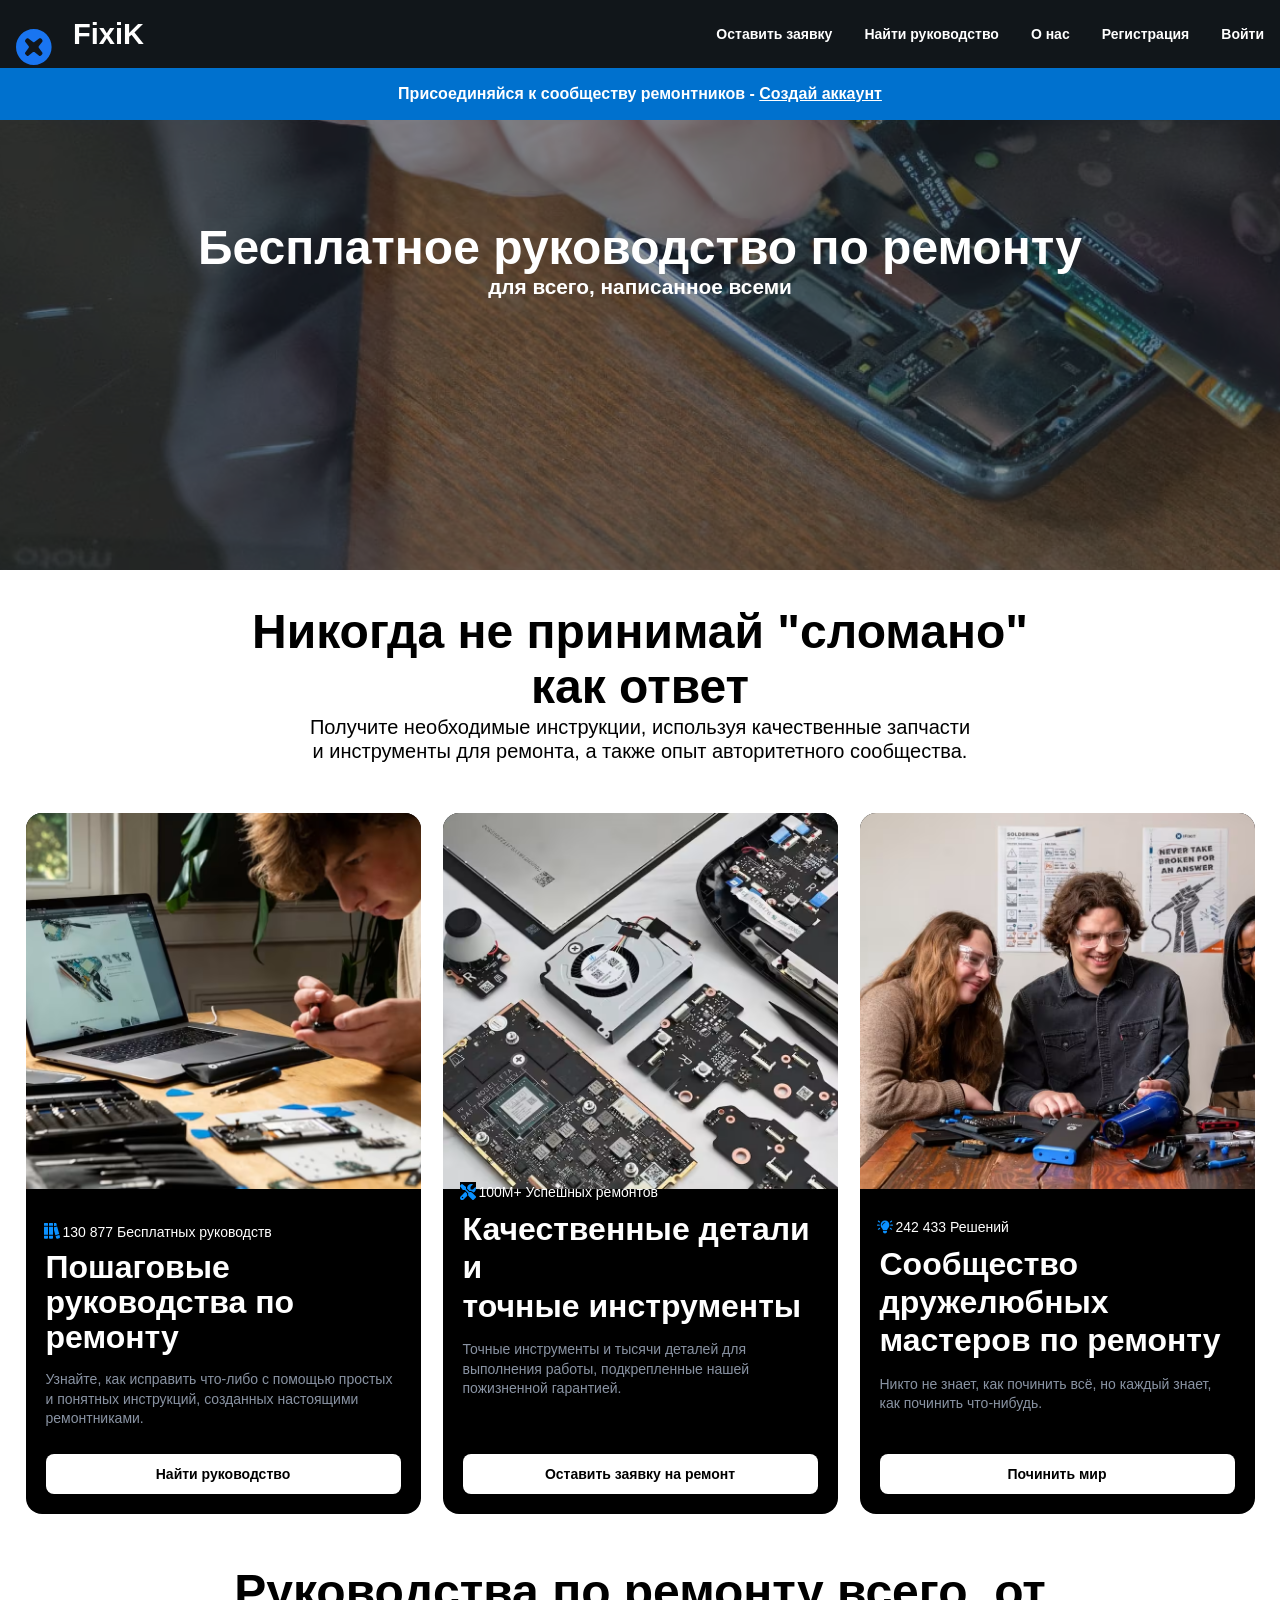
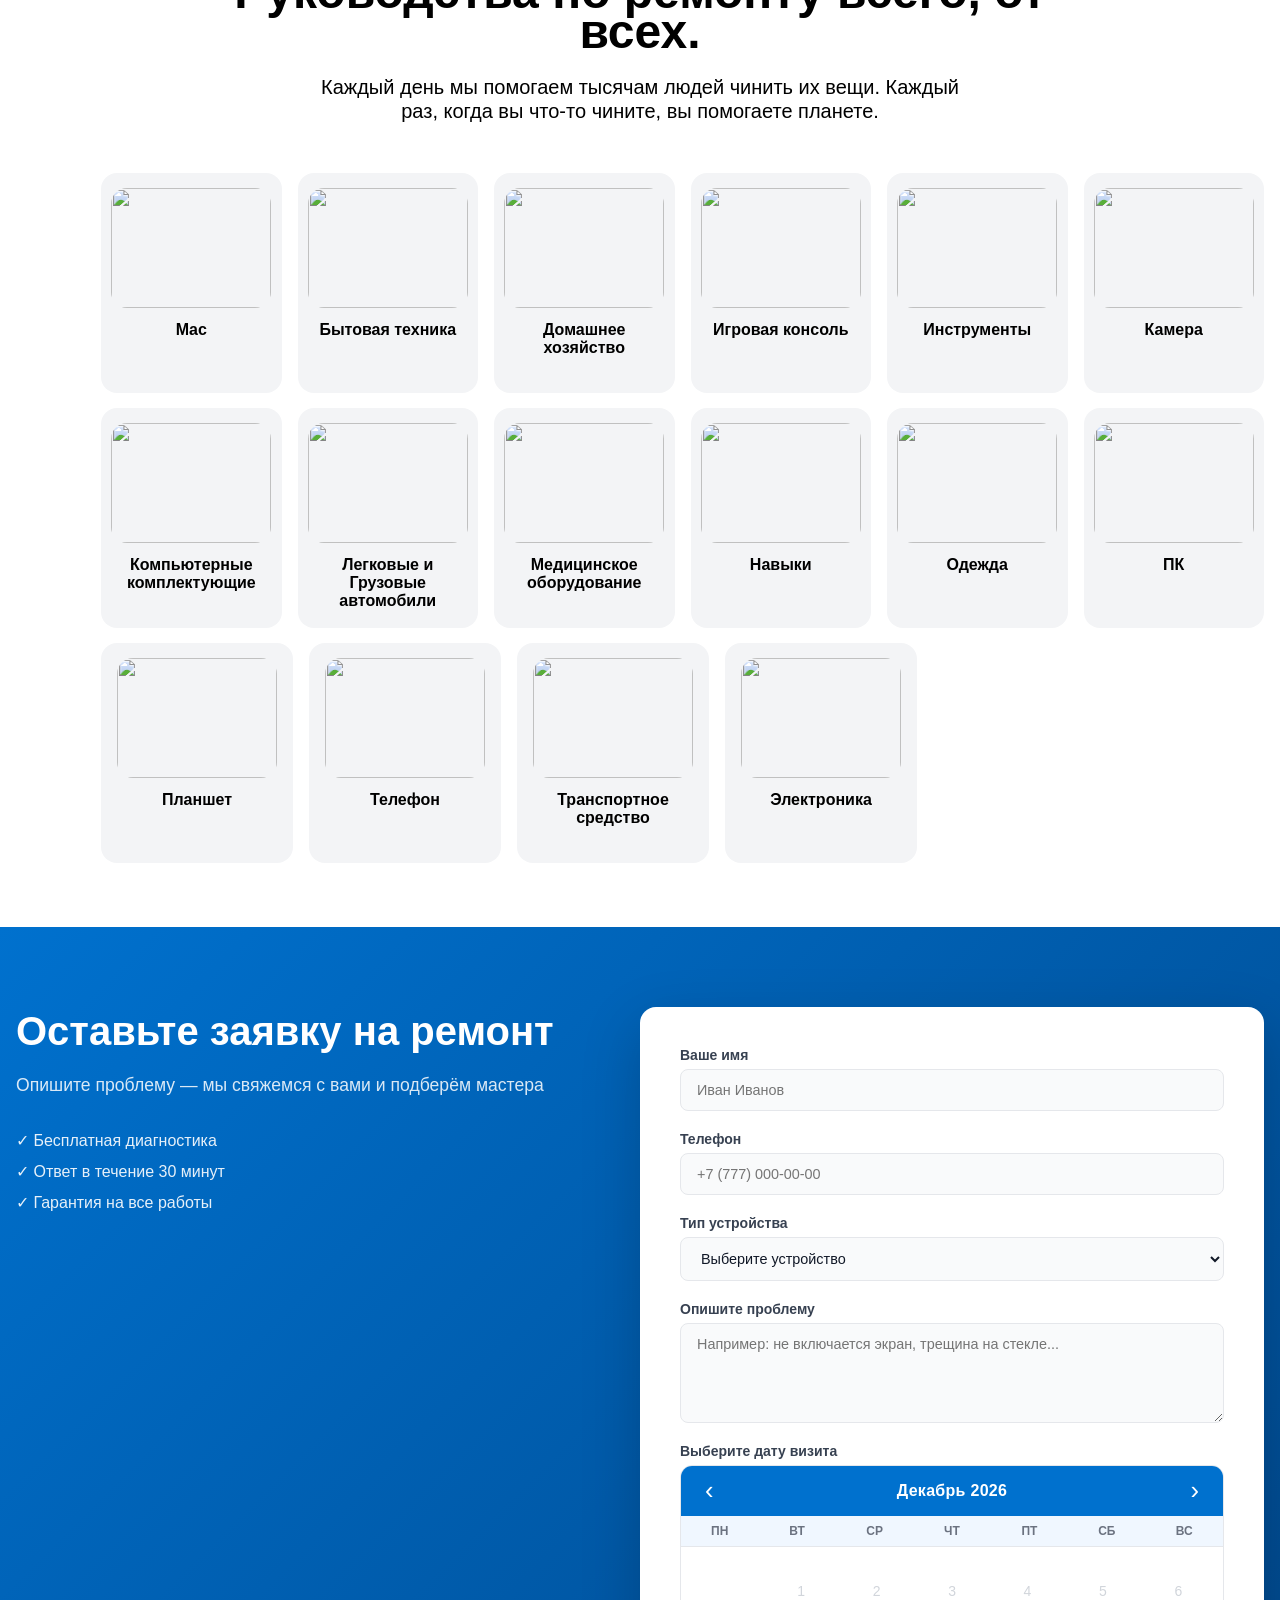
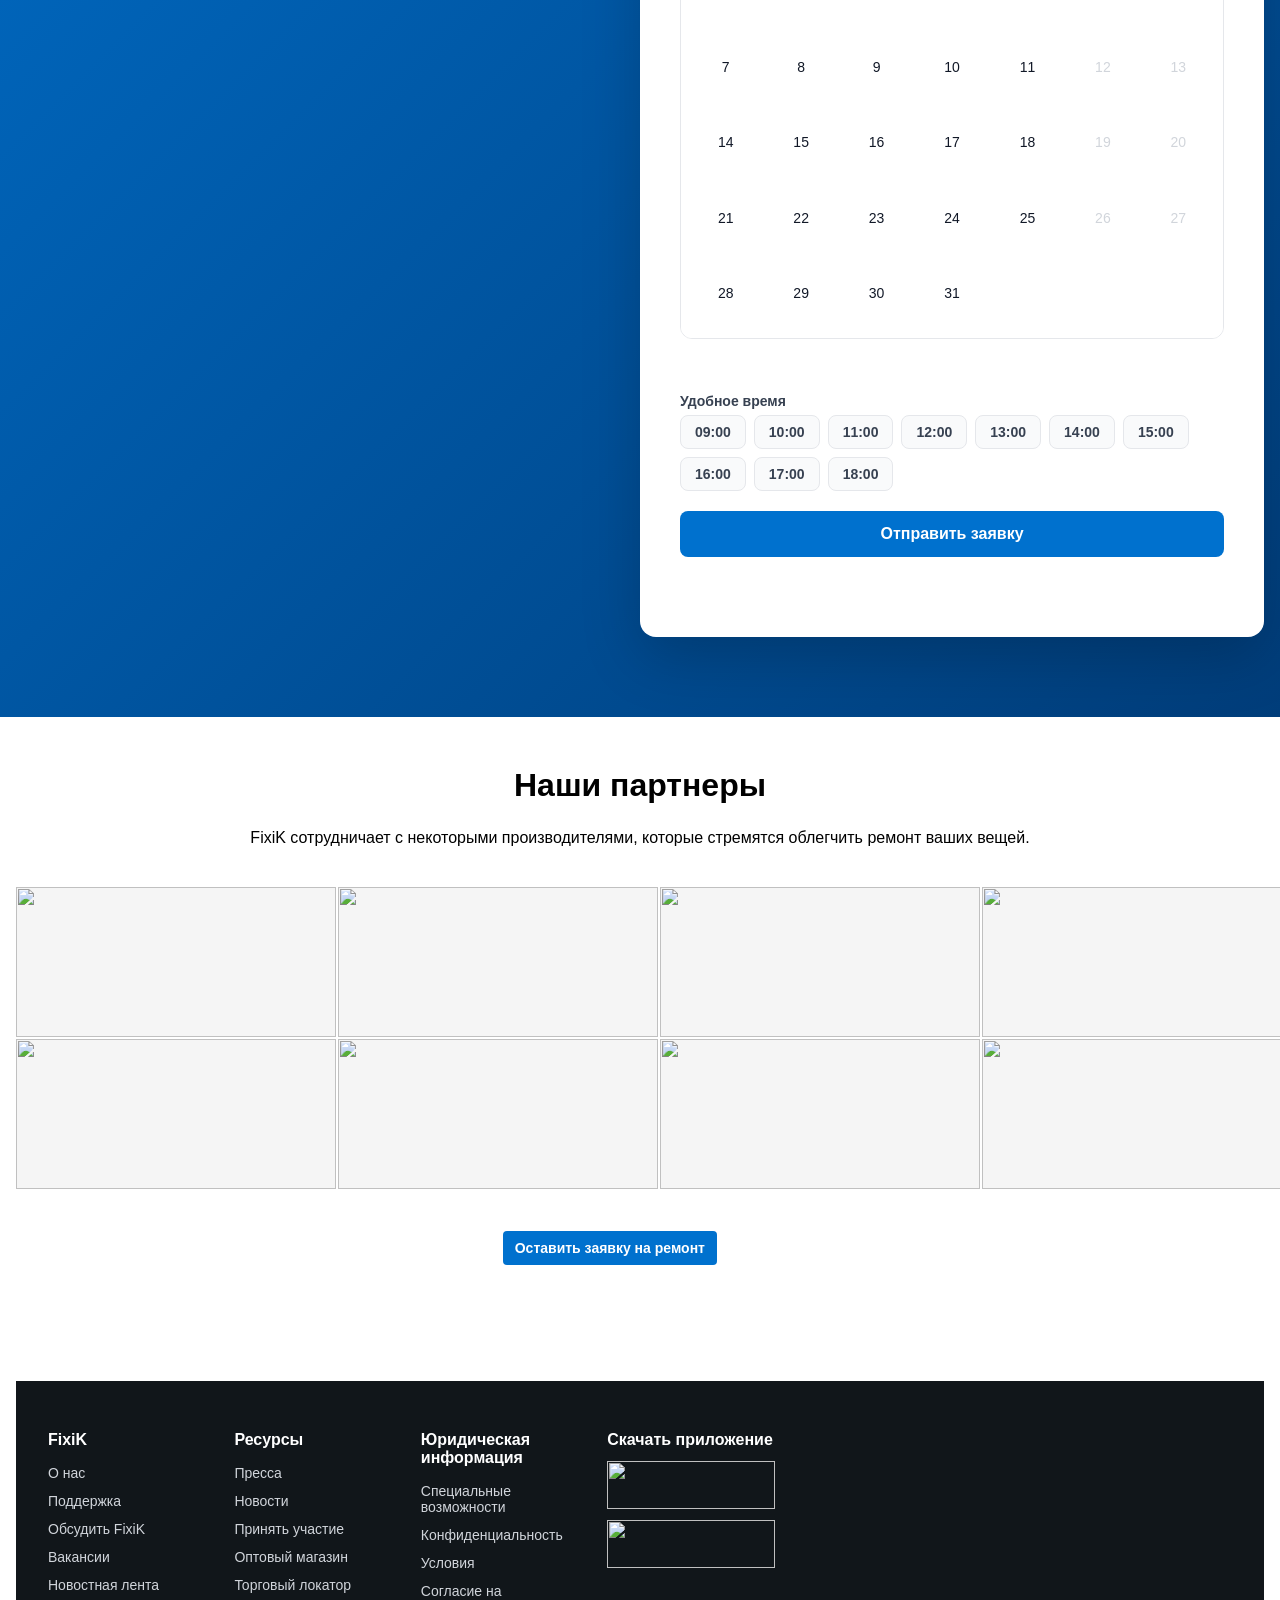
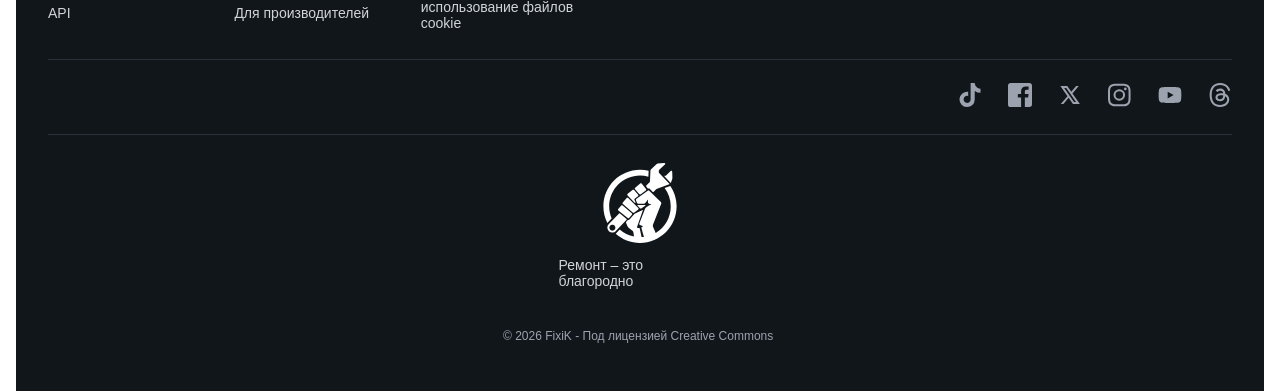
==== commit 6c202594: "Add about and guides pages" ====
--- a/index.html
+++ b/index.html
@@ -20,8 +20,8 @@
             <nav>
                 <ul>
                     <li><a href="#request">Оставить заявку</a></li>
-                    <li><a href="#guides">Услуги</a></li>
-                    <li><a href="#about">О нас</a></li>
+                    <li><a href="guides.html">Найти руководство</a></li>
+                    <li><a href="about.html">О нас</a></li>
                     <li class="active"><a href="#" id="openRegister">Регистрация</a></li>
                     <li class="active1"><a href="#" id="openLogin">Войти</a></li>
                 </ul>
@@ -46,7 +46,7 @@
                     <div class="small-text"><img class="book" src="images/book.png" alt="">130 877 Бесплатных руководств</div>
                     <h4>Пошаговые<br> руководства по<br> ремонту</h4>
                     <p>Узнайте, как исправить что-либо с помощью простых<br> и понятных инструкций, созданных настоящими<br> ремонтниками.</p>
-                    <a class="button" href="#guides">Найти руководство</a>
+                    <a class="button" href="guides.html">Найти руководство</a>
                 </div>
             </div>
             <div class="block-2">
@@ -64,7 +64,7 @@
                     <div class="small-text3"><img class="lamp" src="images/lamp.png" alt="">242 433 Решений</div>
                     <h4>Сообщество<br> дружелюбных<br> мастеров по ремонту</h4>
                     <p>Никто не знает, как починить всё, но каждый знает, как починить что-нибудь.</p>
-                    <a class="button" href="#about">Починить мир</a>
+                    <a class="button" href="about.html">Починить мир</a>
                 </div>
             </div>  
         </div>
@@ -260,19 +260,19 @@
                 <ul class="col1">
                     <p>FixiK</p>
                     <li class="listtext">
-                        <a href="#about">О нас</a>
+                        <a href="about.html">О нас</a>
                     </li>
                     <li class="listtext">
                         <a href="#request">Поддержка</a>
                     </li>
                     <li class="listtext">
-                        <a href="#guides">Обсудить FixiK</a>
-                    </li>
-                    <li class="listtext">
-                        <a href="#about">Вакансии</a>
-                    </li>
-                    <li class="listtext">
-                        <a href="#services">Новостная лента</a>
+                        <a href="guides.html">Обсудить FixiK</a>
+                    </li>
+                    <li class="listtext">
+                        <a href="about.html">Вакансии</a>
+                    </li>
+                    <li class="listtext">
+                        <a href="guides.html">Новостная лента</a>
                     </li>
                     <li class="listtext">
                         <a href="https://fixik-vmi0.onrender.com/docs" target="_blank" rel="noopener">API</a>
@@ -281,10 +281,10 @@
                 <ul class="col2">
                     <p>Ресурсы</p>
                     <li class="listtext">
-                        <a href="#about">Пресса</a>
-                    </li>
-                    <li class="listtext">
-                        <a href="#services">Новости</a>
+                        <a href="about.html">Пресса</a>
+                    </li>
+                    <li class="listtext">
+                        <a href="guides.html">Новости</a>
                     </li>
                     <li class="listtext">
                         <a href="#request">Принять участие</a>
@@ -296,13 +296,13 @@
                         <a href="#request">Торговый локатор</a>
                     </li>
                     <li class="listtext">
-                        <a href="#about">Для производителей</a>
+                        <a href="about.html">Для производителей</a>
                     </li>
                 </ul>
                 <ul class="col3">
                     <p>Юридическая<br>информация</p>
                     <li class="listtext">
-                        <a href="#guides">Специальные<br>возможности</a>
+                        <a href="guides.html">Специальные<br>возможности</a>
                     </li>
                     <li class="listtext">
                         <a href="#top">Конфиденциальность</a>
--- a/style.css
+++ b/style.css
@@ -64,24 +64,24 @@
     float: right;
     width: 80%;
 }
-header nav ul{
-    list-style: none;
-    display: flex;
-    justify-content: space-between;
-    margin-top: 19px;
-}
+header nav ul{
+    list-style: none;
+    display: flex;
+    justify-content: flex-end;
+    gap: 32px;
+    margin-top: 19px;
+}
 header nav ul li{
     display: inline-block;
 }
-header nav ul li.active{
-    position: relative;
-    left: 170px;
-}
-header nav ul li.active1::after{
-    content: "";
-    display: block;
-    width: 1px;
-    height: 23px;
+header nav ul li.active{
+    position: static;
+}
+header nav ul li.active1::after{
+    content: "";
+    display: none;
+    width: 1px;
+    height: 23px;
     background: #585874;
     position: relative;
     right: 16px;
@@ -1041,6 +1041,366 @@
     transform: translateY(-7px) rotate(-45deg);
 }
 
+.header .conteiner {
+    display: flex;
+    align-items: center;
+    gap: 16px;
+}
+
+.header nav {
+    margin-left: auto;
+    width: auto;
+    flex: 1;
+}
+
+.header nav ul {
+    align-items: center;
+    margin-top: 0;
+}
+
+.header nav a {
+    white-space: nowrap;
+}
+
+.page-main {
+    background: #f6f8fb;
+    color: #111827;
+}
+
+.page-hero {
+    padding: 72px 0 42px;
+    background: #11161a;
+    color: white;
+}
+
+.page-hero-grid {
+    display: grid;
+    grid-template-columns: minmax(0, 1.1fr) minmax(280px, 0.9fr);
+    gap: 48px;
+    align-items: center;
+}
+
+.page-kicker {
+    color: #7cc4ff;
+    font-size: 0.9rem;
+    font-weight: 800;
+    text-transform: uppercase;
+    letter-spacing: 0.08em;
+    margin-bottom: 14px;
+}
+
+.page-hero h1,
+.guide-finder h1 {
+    font-size: clamp(2.2rem, 6vw, 4.5rem);
+    line-height: 1;
+    font-weight: 800;
+    margin-bottom: 18px;
+}
+
+.page-hero p,
+.guide-finder p {
+    color: rgba(255,255,255,0.82);
+    font-size: 1.1rem;
+    line-height: 1.65;
+    max-width: 680px;
+}
+
+.page-hero-media {
+    overflow: hidden;
+    border-radius: 8px;
+    min-height: 320px;
+    background: #000;
+}
+
+.page-hero-media img {
+    width: 100%;
+    height: 100%;
+    min-height: 320px;
+    object-fit: cover;
+    display: block;
+}
+
+.about-stats {
+    display: grid;
+    grid-template-columns: repeat(3, minmax(0, 1fr));
+    gap: 16px;
+    padding: 28px 0;
+}
+
+.about-stat,
+.value-card,
+.guide-card,
+.tip-card {
+    background: white;
+    border: 1px solid #e5e7eb;
+    border-radius: 8px;
+}
+
+.about-stat {
+    padding: 24px;
+}
+
+.about-stat strong {
+    display: block;
+    font-size: 2rem;
+    color: #0071ce;
+    margin-bottom: 6px;
+}
+
+.about-stat span {
+    color: #4b5563;
+    font-weight: 600;
+}
+
+.content-section {
+    padding: 52px 0;
+}
+
+.section-heading {
+    max-width: 760px;
+    margin-bottom: 28px;
+}
+
+.section-heading h2 {
+    font-size: clamp(1.8rem, 4vw, 3rem);
+    line-height: 1.08;
+    margin-bottom: 12px;
+}
+
+.section-heading p {
+    color: #4b5563;
+    line-height: 1.65;
+}
+
+.value-grid {
+    display: grid;
+    grid-template-columns: repeat(3, minmax(0, 1fr));
+    gap: 18px;
+}
+
+.value-card {
+    padding: 24px;
+}
+
+.value-card h3 {
+    font-size: 1.2rem;
+    margin-bottom: 10px;
+}
+
+.value-card p {
+    color: #4b5563;
+    line-height: 1.6;
+}
+
+.about-band {
+    background: white;
+    padding: 56px 0;
+}
+
+.about-band-grid {
+    display: grid;
+    grid-template-columns: minmax(0, 0.9fr) minmax(0, 1.1fr);
+    gap: 40px;
+    align-items: start;
+}
+
+.about-band h2 {
+    font-size: clamp(1.8rem, 4vw, 3rem);
+    line-height: 1.08;
+}
+
+.about-steps {
+    display: grid;
+    gap: 14px;
+}
+
+.about-step {
+    display: grid;
+    grid-template-columns: 42px minmax(0, 1fr);
+    gap: 14px;
+    align-items: start;
+    padding-bottom: 18px;
+    border-bottom: 1px solid #e5e7eb;
+}
+
+.about-step:last-child {
+    border-bottom: 0;
+}
+
+.about-step span {
+    display: flex;
+    width: 42px;
+    height: 42px;
+    align-items: center;
+    justify-content: center;
+    border-radius: 50%;
+    background: #0071ce;
+    color: white;
+    font-weight: 800;
+}
+
+.about-step h3 {
+    font-size: 1.05rem;
+    margin-bottom: 6px;
+}
+
+.about-step p {
+    color: #4b5563;
+    line-height: 1.55;
+}
+
+.guide-finder {
+    padding: 64px 0 48px;
+    background: #11161a;
+    color: white;
+}
+
+.guide-search-panel {
+    margin-top: 30px;
+    display: grid;
+    grid-template-columns: minmax(0, 1fr) auto;
+    gap: 12px;
+    max-width: 820px;
+}
+
+.guide-search-panel input {
+    border: 1px solid rgba(255,255,255,0.2);
+    background: rgba(255,255,255,0.08);
+    color: white;
+    border-radius: 8px;
+    padding: 16px 18px;
+    font-size: 1rem;
+    outline: none;
+}
+
+.guide-search-panel input::placeholder {
+    color: rgba(255,255,255,0.58);
+}
+
+.guide-search-panel input:focus {
+    border-color: #7cc4ff;
+    background: rgba(255,255,255,0.12);
+}
+
+.guide-filter-row {
+    display: flex;
+    flex-wrap: wrap;
+    gap: 10px;
+    margin-top: 20px;
+}
+
+.guide-filter {
+    border: 1px solid #d1d5db;
+    background: white;
+    color: #111827;
+    border-radius: 999px;
+    padding: 9px 14px;
+    cursor: pointer;
+    font-weight: 700;
+}
+
+.guide-filter.active,
+.guide-filter:hover {
+    background: #0071ce;
+    border-color: #0071ce;
+    color: white;
+}
+
+.guide-results {
+    padding: 46px 0 64px;
+}
+
+.guide-results-top {
+    display: flex;
+    align-items: end;
+    justify-content: space-between;
+    gap: 20px;
+    margin-bottom: 24px;
+}
+
+.guide-results-top h2 {
+    font-size: clamp(1.8rem, 4vw, 2.7rem);
+}
+
+.guide-count {
+    color: #6b7280;
+    font-weight: 700;
+}
+
+.guide-grid {
+    display: grid;
+    grid-template-columns: repeat(3, minmax(0, 1fr));
+    gap: 18px;
+}
+
+.guide-card {
+    overflow: hidden;
+    display: flex;
+    flex-direction: column;
+}
+
+.guide-card img {
+    width: 100%;
+    height: 170px;
+    object-fit: cover;
+    display: block;
+}
+
+.guide-card-body {
+    padding: 18px;
+    display: flex;
+    flex-direction: column;
+    gap: 10px;
+    flex: 1;
+}
+
+.guide-card h3 {
+    font-size: 1.1rem;
+    line-height: 1.25;
+}
+
+.guide-card p {
+    color: #4b5563;
+    line-height: 1.5;
+}
+
+.guide-meta {
+    color: #0071ce;
+    font-size: 0.85rem;
+    font-weight: 800;
+}
+
+.guide-card .button {
+    margin-top: auto;
+    background: #11161a;
+    color: white;
+}
+
+.guide-card .button:hover {
+    background: #27313a;
+}
+
+.tips-grid {
+    display: grid;
+    grid-template-columns: repeat(4, minmax(0, 1fr));
+    gap: 16px;
+}
+
+.tip-card {
+    padding: 20px;
+}
+
+.tip-card strong {
+    display: block;
+    font-size: 1.05rem;
+    margin-bottom: 8px;
+}
+
+.tip-card p {
+    color: #4b5563;
+    line-height: 1.5;
+}
+
 @media (max-width: 1180px) {
     .header {
         height: auto;
@@ -1271,6 +1631,35 @@
         justify-content: center;
         flex-wrap: wrap;
     }
+
+    .page-hero-grid,
+    .about-band-grid {
+        grid-template-columns: 1fr;
+    }
+
+    .page-hero {
+        padding: 54px 0 34px;
+    }
+
+    .page-hero-media {
+        min-height: 260px;
+    }
+
+    .page-hero-media img {
+        min-height: 260px;
+    }
+
+    .about-stats,
+    .value-grid,
+    .guide-grid,
+    .tips-grid {
+        grid-template-columns: repeat(2, minmax(0, 1fr));
+    }
+
+    .guide-results-top {
+        align-items: start;
+        flex-direction: column;
+    }
 }
 
 @media (max-width: 640px) {
@@ -1417,6 +1806,49 @@
         justify-content: center;
         flex-wrap: wrap;
     }
+
+    .page-hero,
+    .guide-finder {
+        padding: 42px 0 30px;
+    }
+
+    .page-hero-grid {
+        gap: 28px;
+    }
+
+    .about-stats,
+    .value-grid,
+    .guide-grid,
+    .tips-grid {
+        grid-template-columns: 1fr;
+    }
+
+    .about-stat,
+    .value-card,
+    .tip-card {
+        padding: 18px;
+    }
+
+    .guide-search-panel {
+        grid-template-columns: 1fr;
+    }
+
+    .guide-search-panel .request-btn {
+        text-align: center;
+        text-decoration: none;
+    }
+
+    .guide-card img {
+        height: 150px;
+    }
+
+    .about-band {
+        padding: 42px 0;
+    }
+
+    .content-section {
+        padding: 38px 0;
+    }
 }
 
 @media (max-width: 420px) {
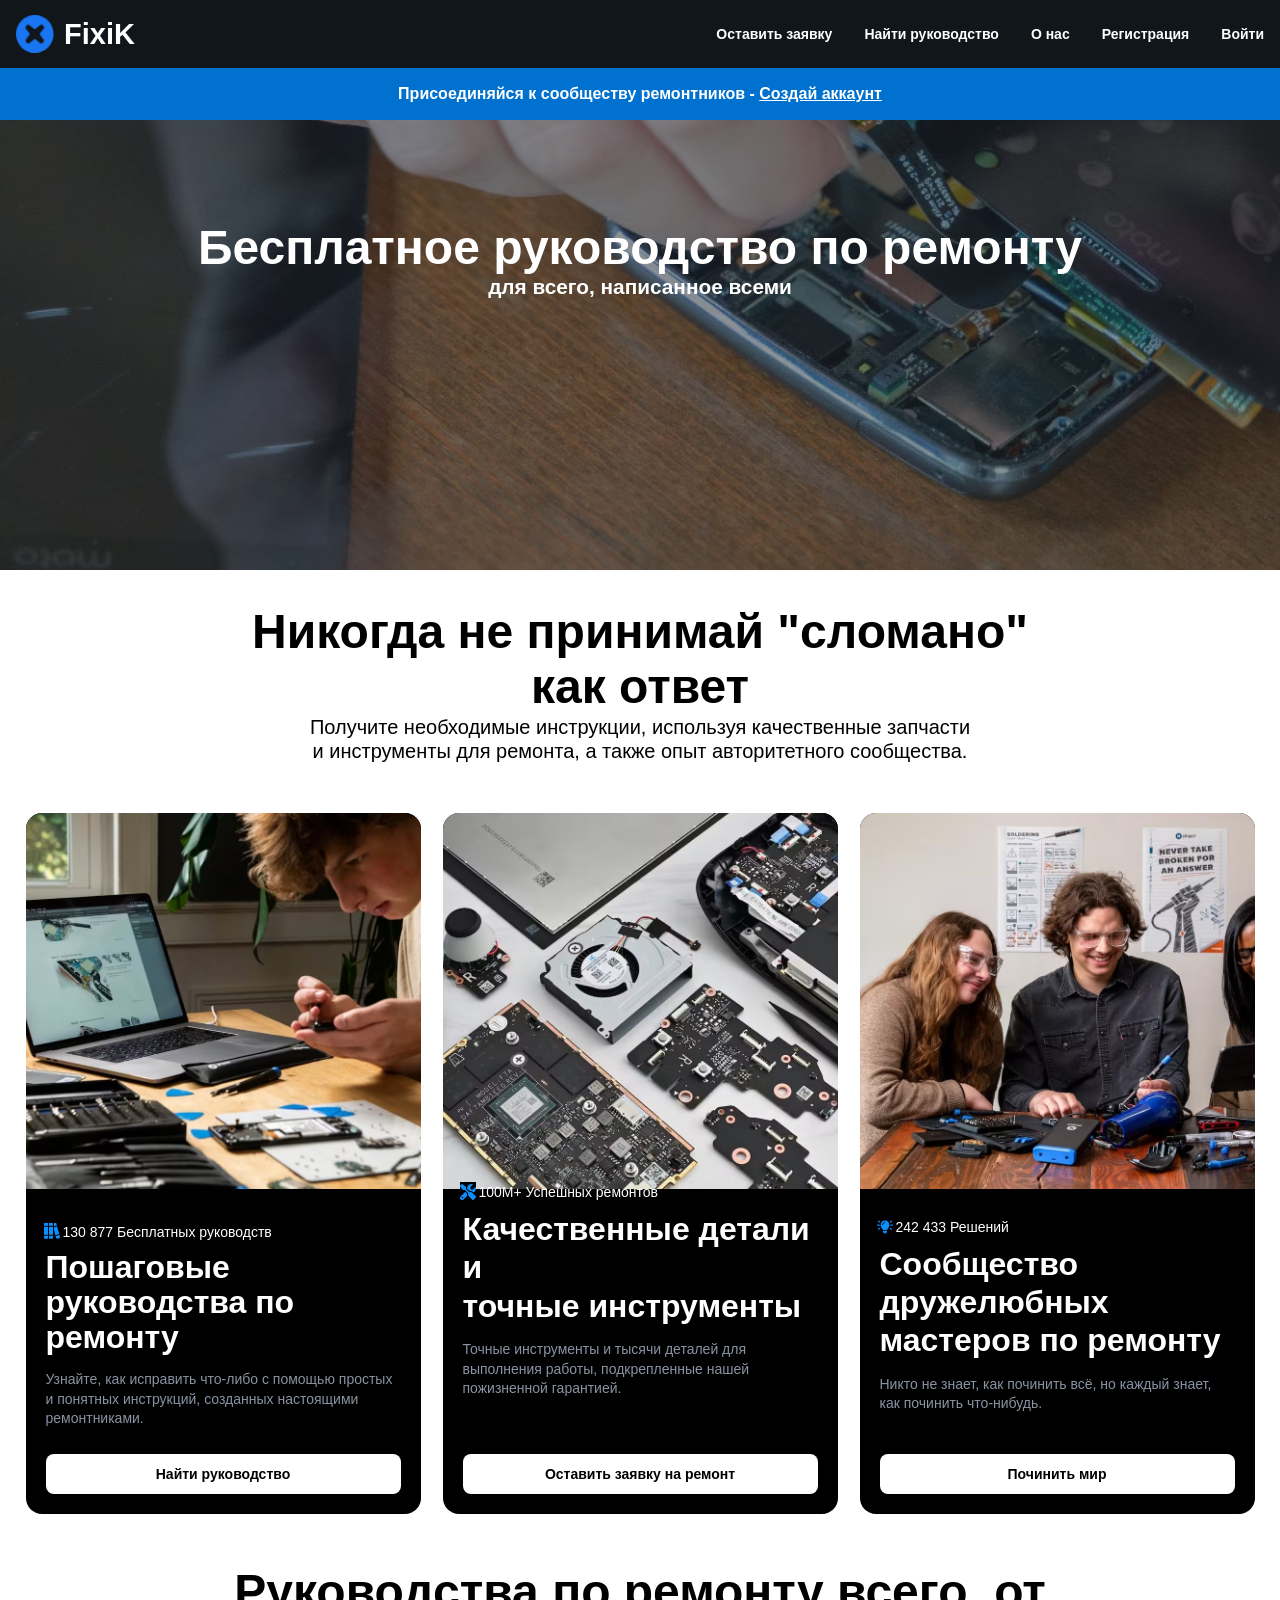
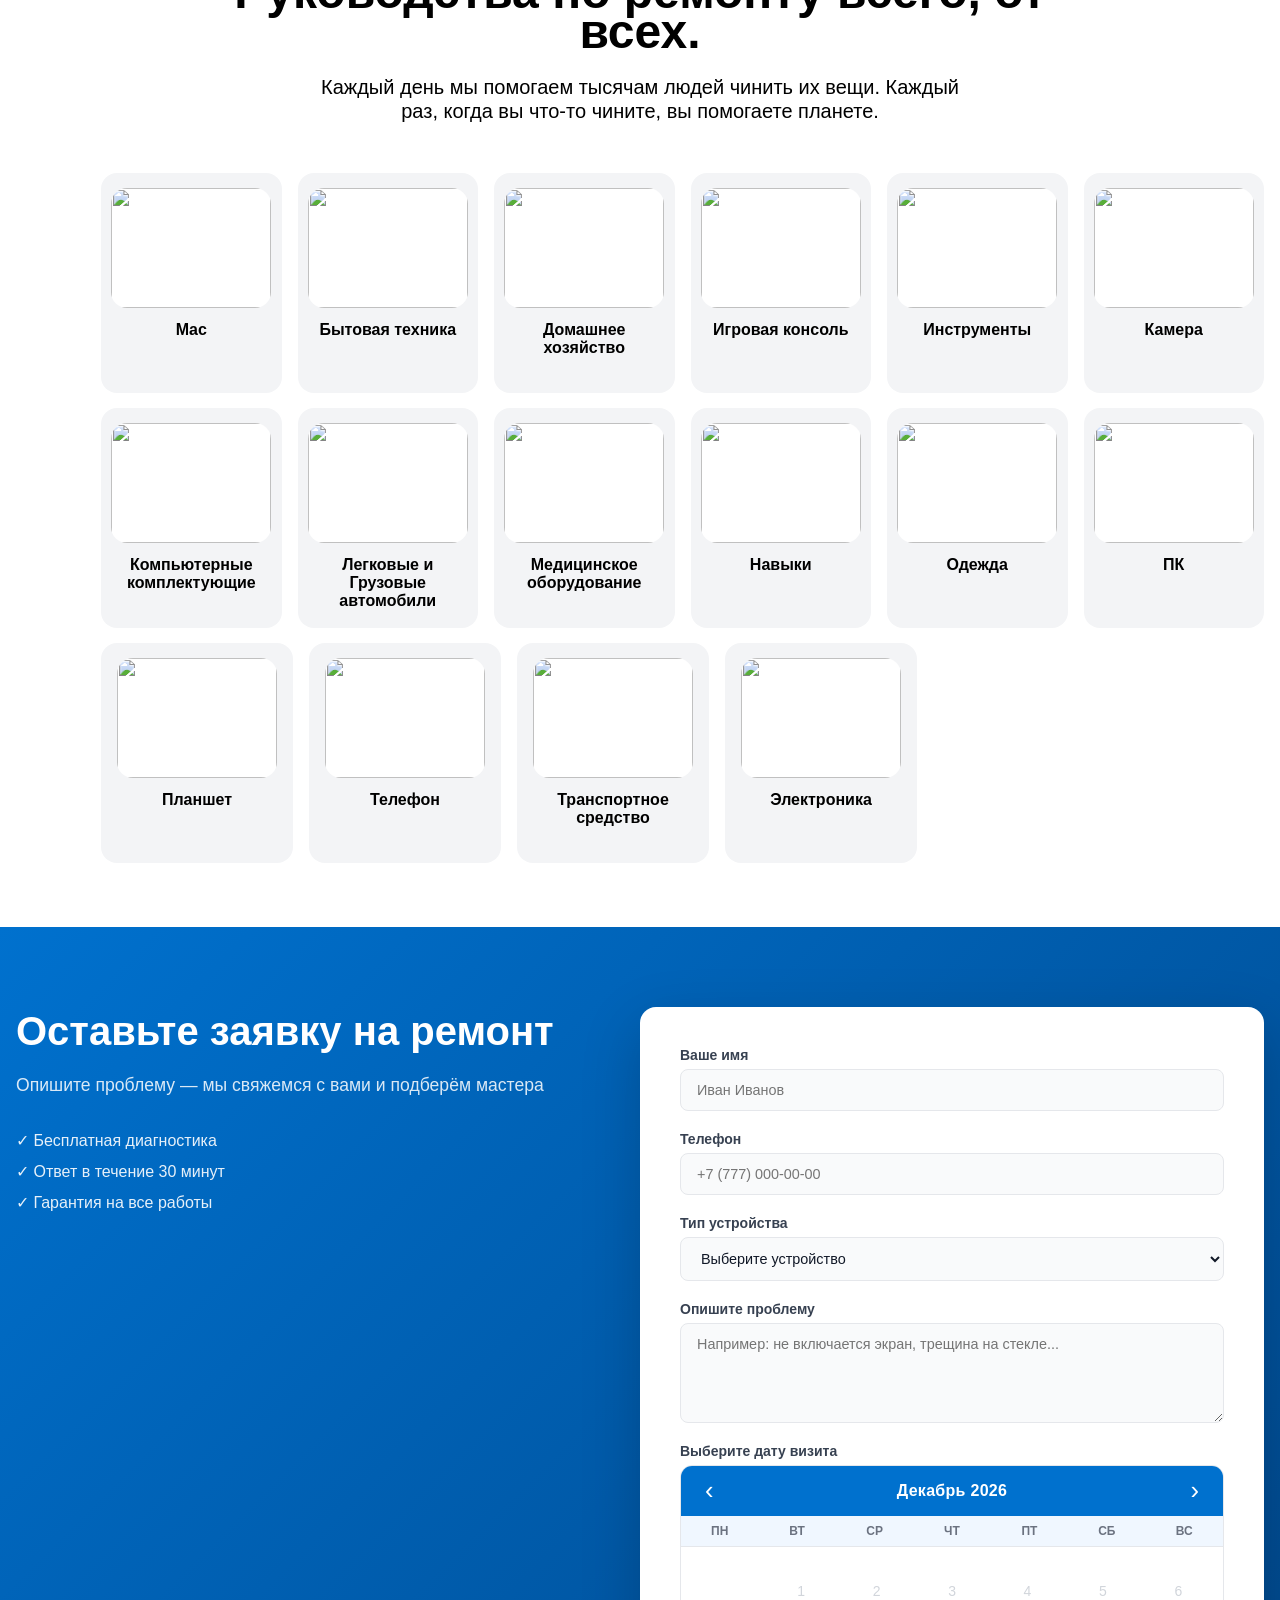
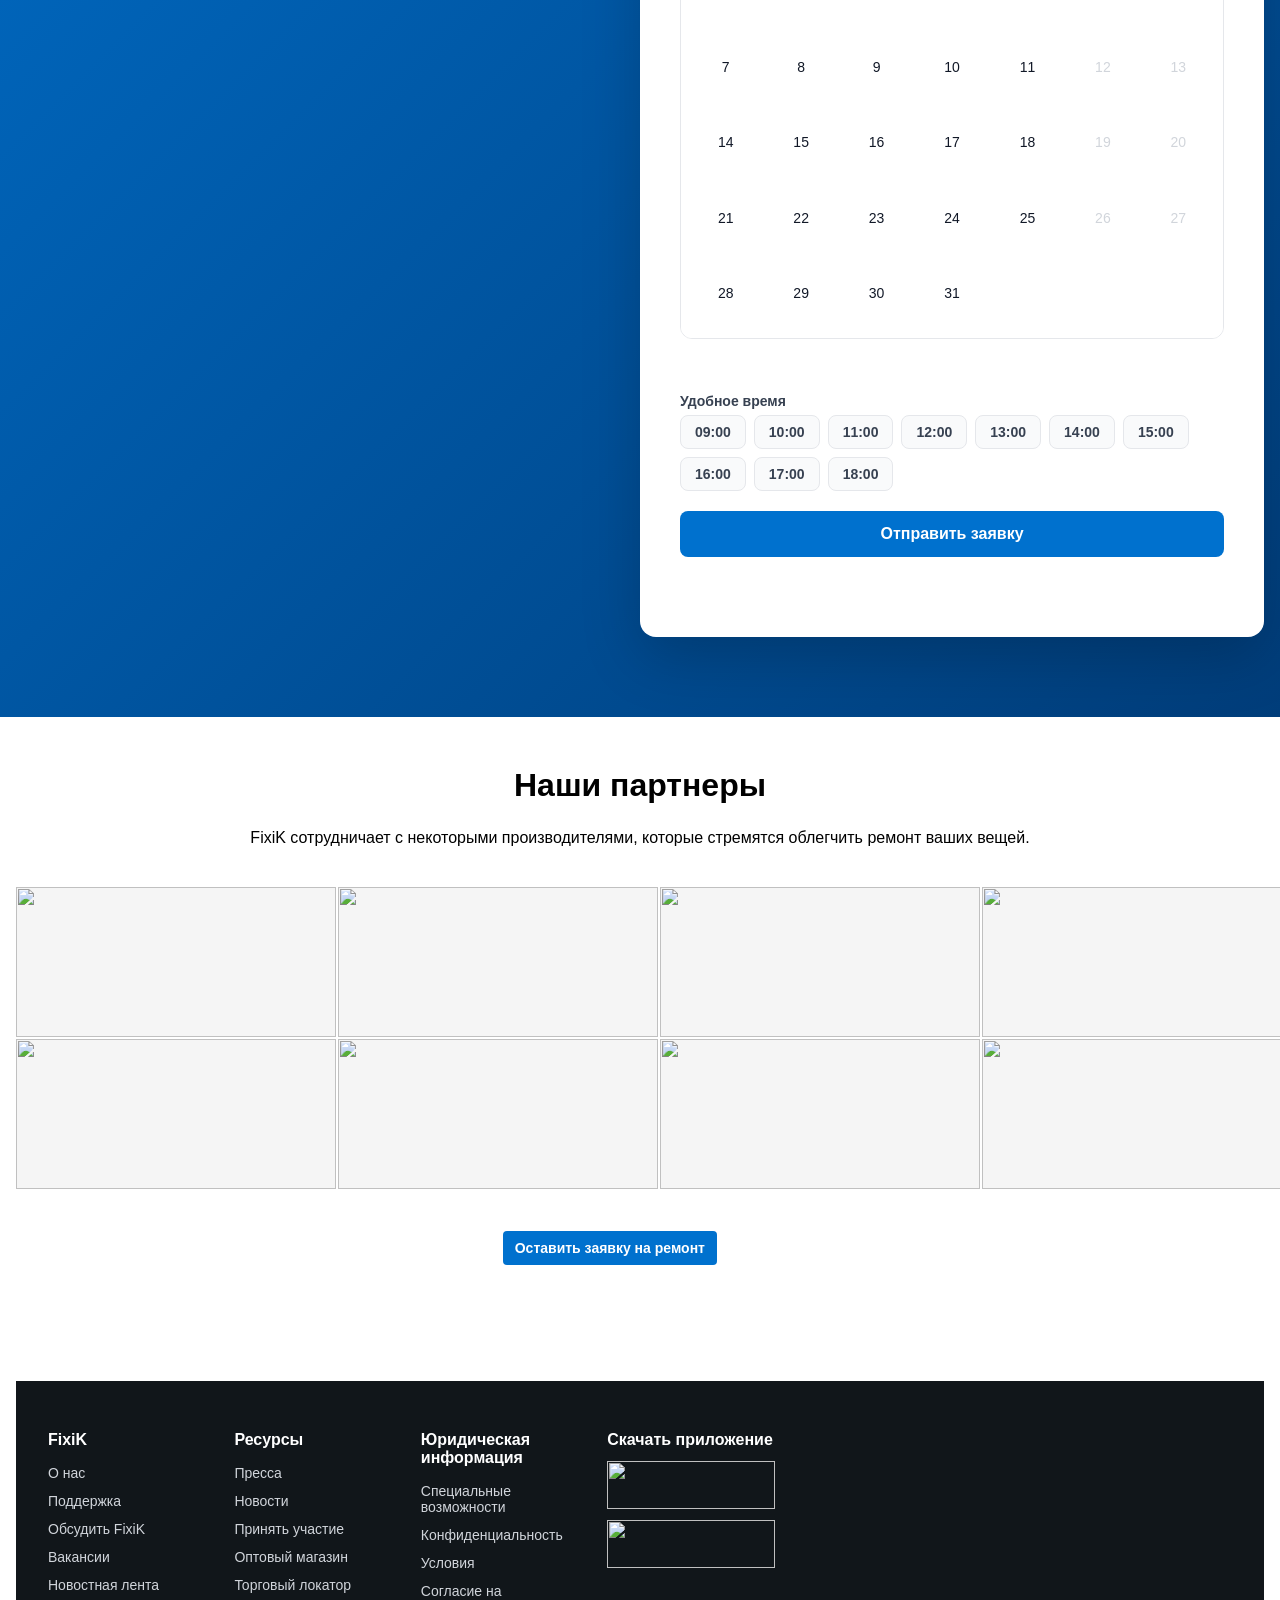
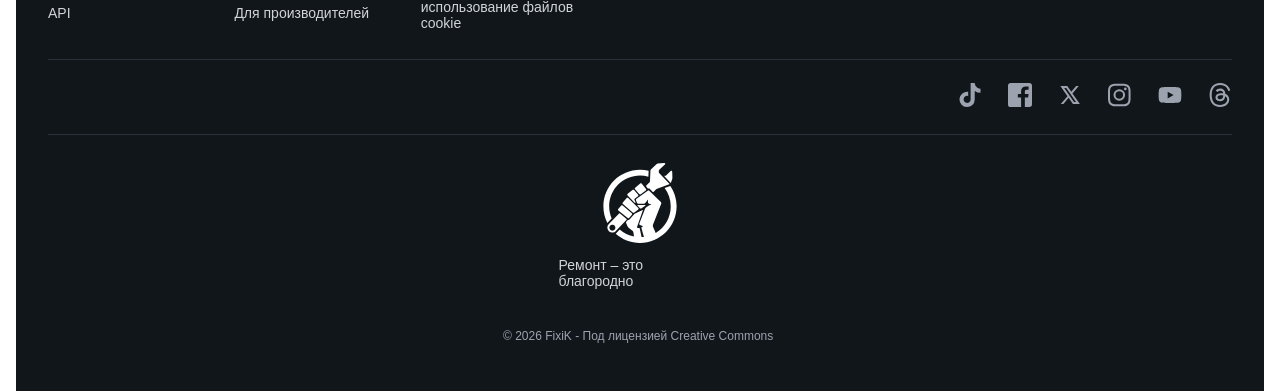
==== commit 65c4a737: "Fix header logo alignment" ====
--- a/index.html
+++ b/index.html
@@ -10,8 +10,10 @@
 <div class="wrapper">
     <div class="header">
         <header class="conteiner">
-            <img class="llogo" src="images/x.png" alt="">
-            <a class="logo" href="#top">FixiK</a>
+            <a class="brand" href="#top" aria-label="FixiK">
+                <img class="llogo" src="images/x.png" alt="">
+                <span class="logo">FixiK</span>
+            </a>
             <button class="menu-toggle" id="menuToggle" type="button" aria-label="Открыть меню" aria-expanded="false">
                 <span></span>
                 <span></span>
--- a/style.css
+++ b/style.css
@@ -47,19 +47,24 @@
     width: 1400px;
     margin: 0 auto;
 }
-header .logo{
-    color: rgb(255, 255, 255);
-    font-size: 29px;
-    font-weight: 800;
-    padding-bottom: 10px;
-    position: relative;
-    left: 5px;
-    top: 5px;
-}
-header .llogo{
-    position: relative;
-    top: 13px;
-}
+.brand{
+    display: inline-flex;
+    align-items: center;
+    gap: 10px;
+    flex: 0 0 auto;
+    line-height: 1;
+}
+header .logo{
+    color: rgb(255, 255, 255);
+    font-size: 29px;
+    font-weight: 800;
+}
+header .llogo{
+    display: block;
+    width: 38px;
+    height: 38px;
+    object-fit: contain;
+}
 header nav{
     float: right;
     width: 80%;
@@ -368,12 +373,14 @@
     outline: 2px solid #0071ce;
     outline-offset: 3px;
 }
-.tutblock img{
-    margin-top: 15px;
-    border-radius: 1rem;
-    width: 160px;
-    height: 120px;
-}
+.tutblock img{
+    margin-top: 15px;
+    border-radius: 1rem;
+    width: 160px;
+    height: 120px;
+    object-fit: contain;
+    background: white;
+}
 .tutblock p{
     display: flex;
     flex-direction: column;
@@ -1044,6 +1051,7 @@
 .header .conteiner {
     display: flex;
     align-items: center;
+    justify-content: space-between;
     gap: 16px;
 }
 
@@ -1364,6 +1372,49 @@
     line-height: 1.5;
 }
 
+.guide-details {
+    display: none;
+    margin-top: 4px;
+    padding-top: 14px;
+    border-top: 1px solid #e5e7eb;
+}
+
+.guide-card.open .guide-details {
+    display: block;
+}
+
+.guide-details strong {
+    display: block;
+    margin: 12px 0 6px;
+    font-size: 0.95rem;
+    color: #111827;
+}
+
+.guide-details strong:first-child {
+    margin-top: 0;
+}
+
+.guide-details ol {
+    display: grid;
+    gap: 8px;
+    margin: 8px 0 0 20px;
+}
+
+.guide-details li {
+    color: #374151;
+    line-height: 1.45;
+    padding-left: 2px;
+}
+
+.guide-warning {
+    margin-top: 12px;
+    padding: 10px 12px;
+    border-left: 3px solid #f59e0b;
+    background: #fff7ed;
+    color: #92400e !important;
+    border-radius: 6px;
+}
+
 .guide-meta {
     color: #0071ce;
     font-size: 0.85rem;
@@ -1374,6 +1425,7 @@
     margin-top: auto;
     background: #11161a;
     color: white;
+    border: 0;
 }
 
 .guide-card .button:hover {
@@ -1459,6 +1511,8 @@
 
     .tutblock {
         width: 100%;
+        height: auto;
+        min-height: 220px;
     }
 
     .partnersblocks,
@@ -1730,15 +1784,18 @@
     }
 
     .tutblock {
-        height: 190px;
+        height: auto;
+        min-height: 190px;
         border-radius: 12px;
+        justify-content: flex-start;
     }
 
     .tutblock img {
         width: calc(100% - 22px);
         height: 105px;
-        object-fit: cover;
+        object-fit: contain;
         border-radius: 10px;
+        padding: 6px;
     }
 
     .tutblock p {
